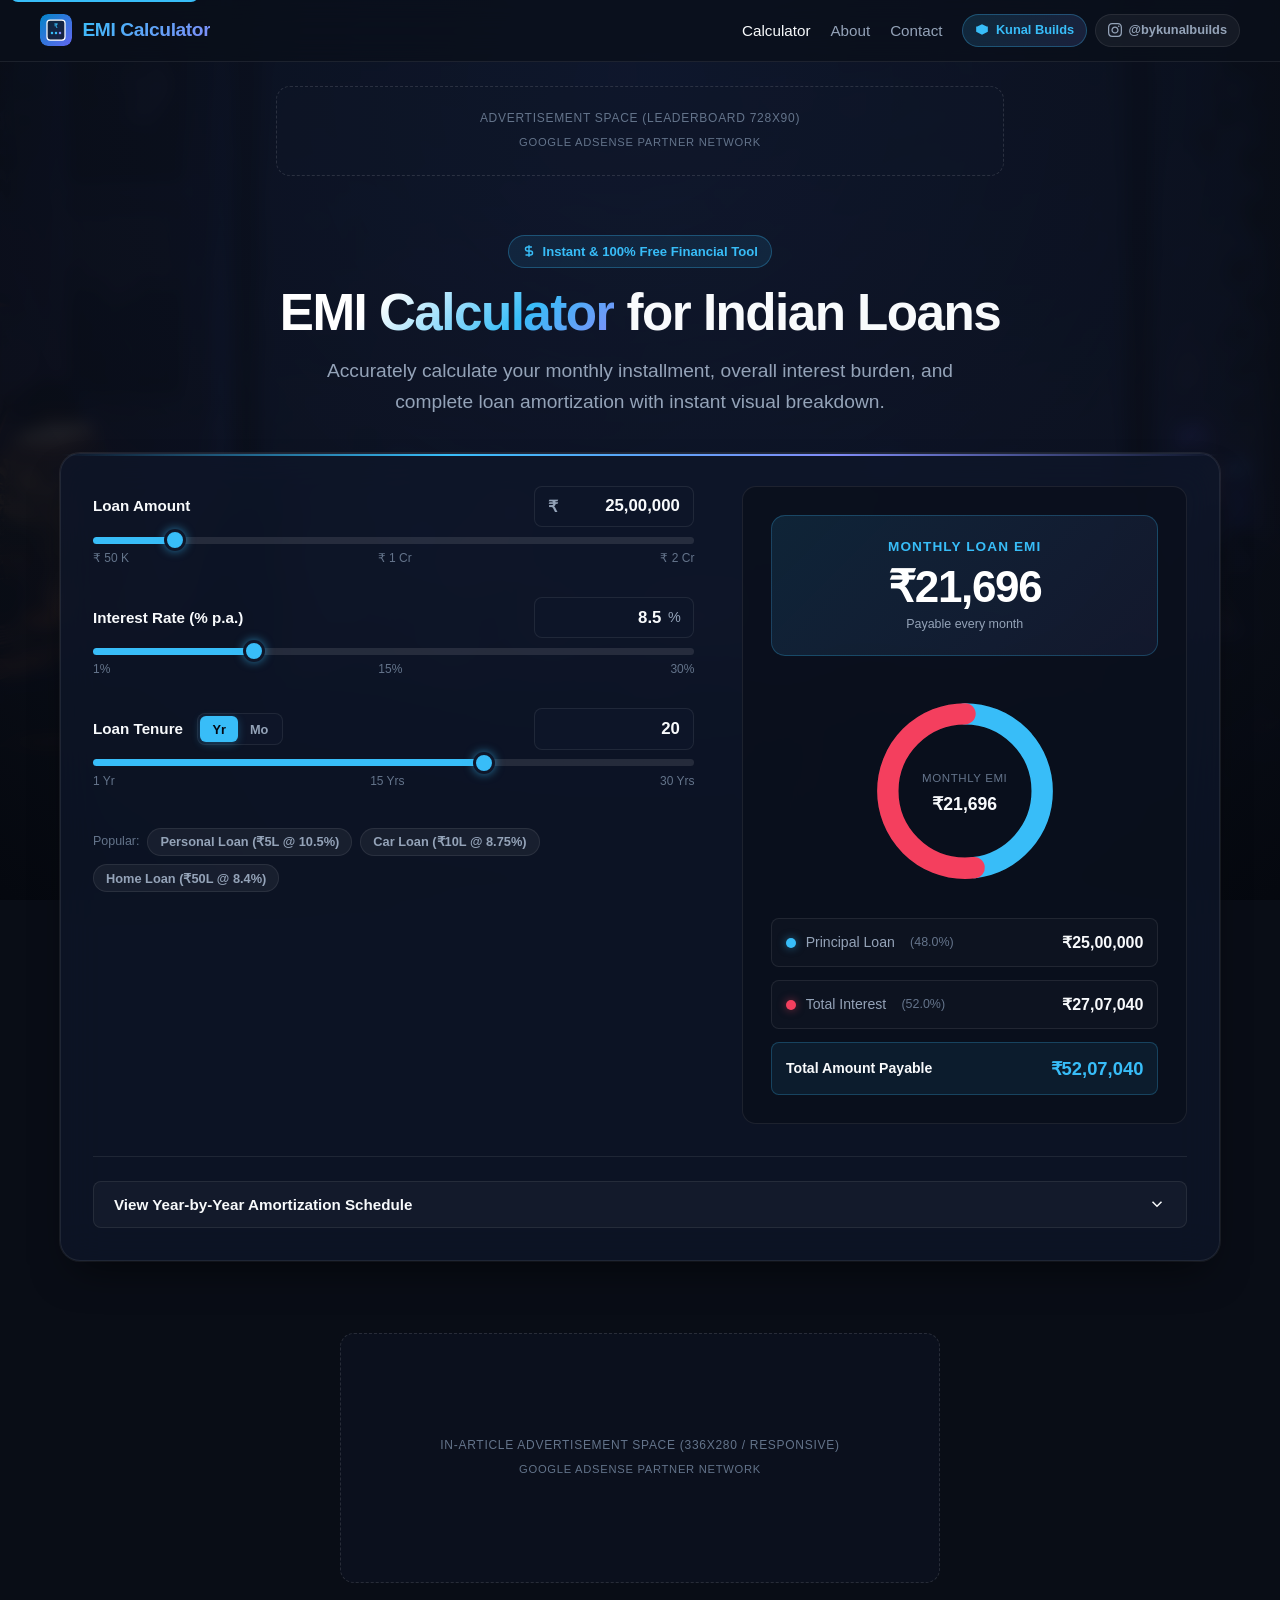
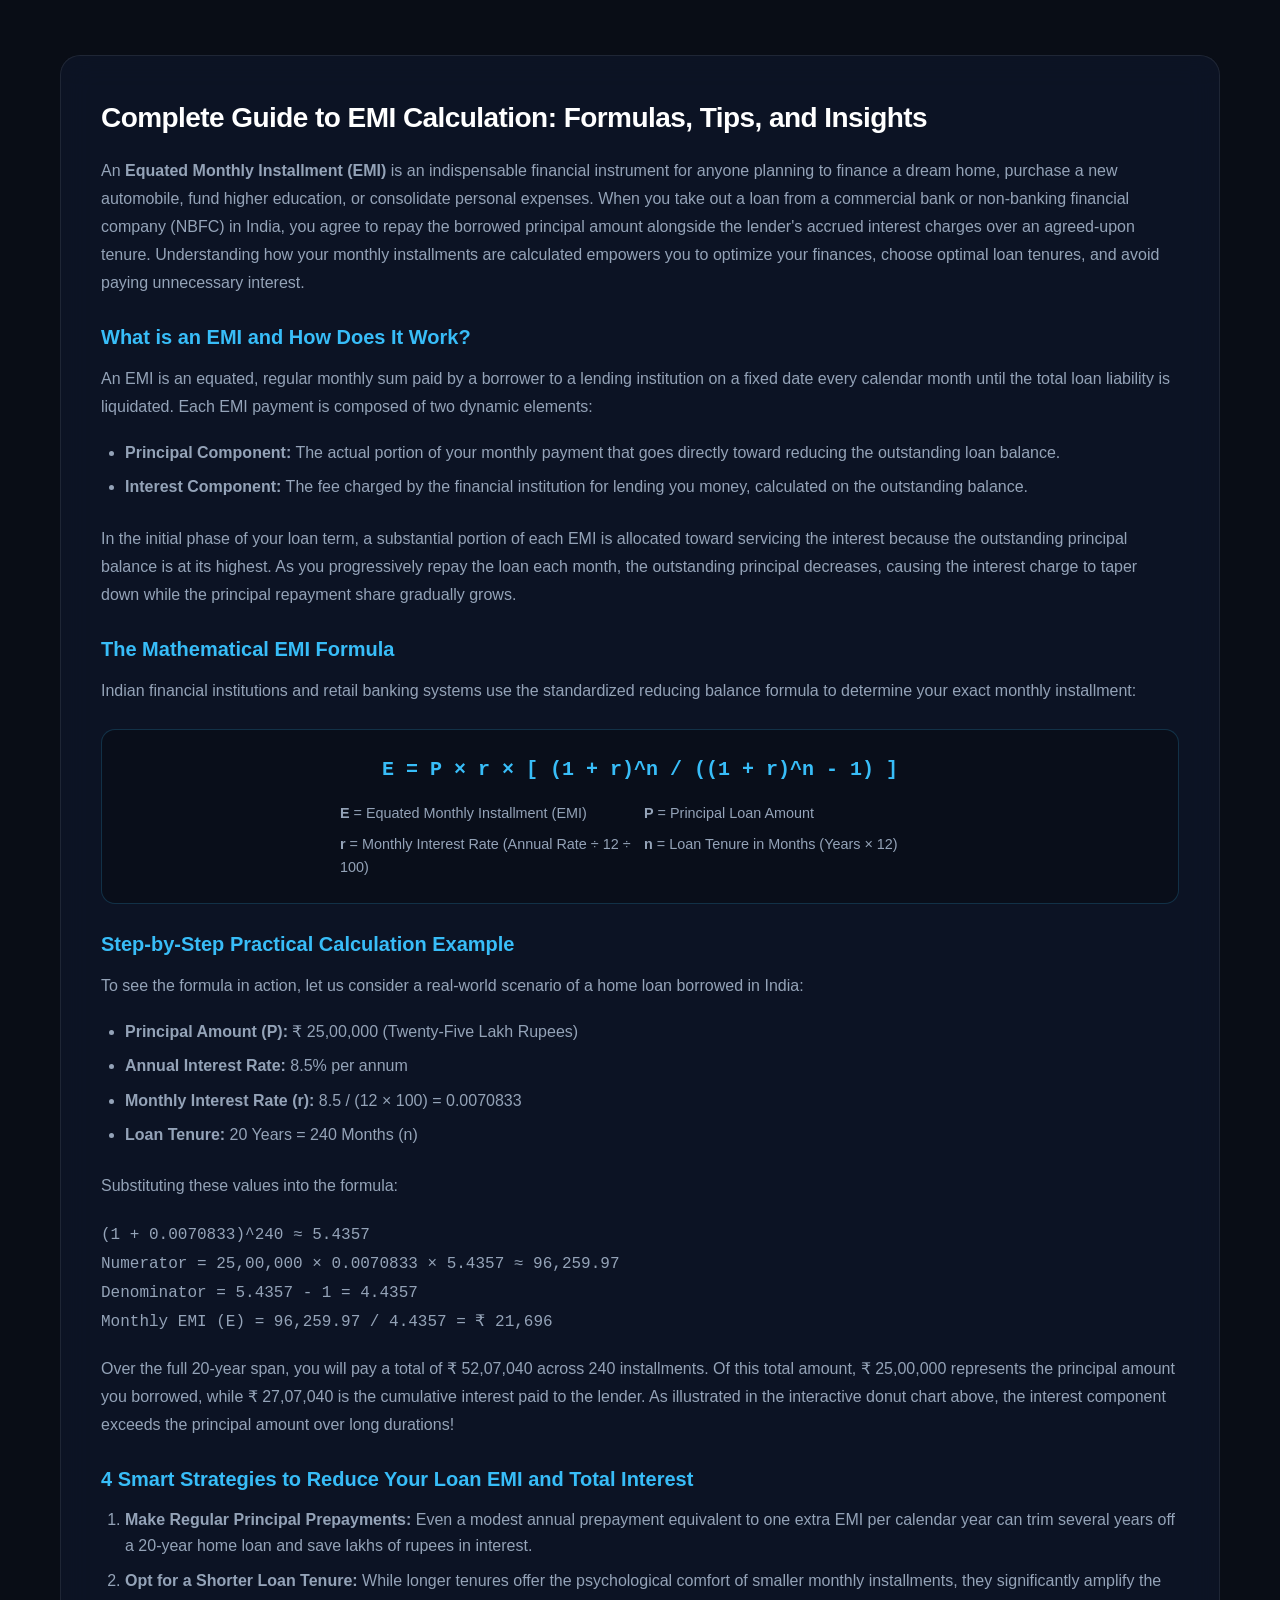
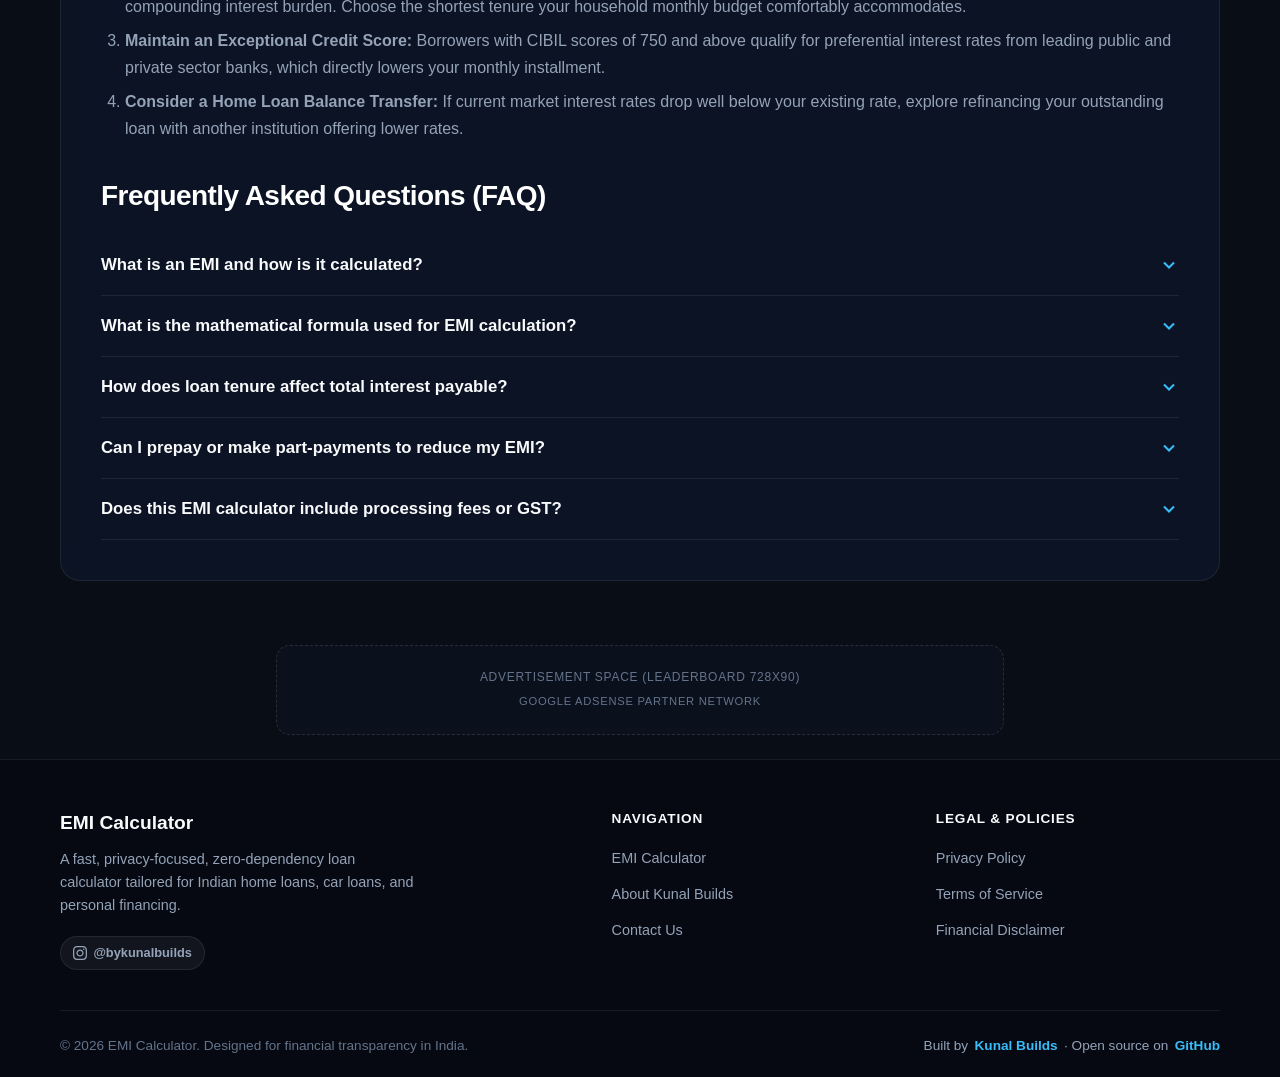
==== index.html @ d27fdb14 "feat: complete production-ready EMI calculator with SEO, AdSense readiness and vanilla JS" ====
<!DOCTYPE html>
<html lang="en-IN">
<head>
  <meta charset="UTF-8">
  <meta name="viewport" content="width=device-width, initial-scale=1.0">
  <title>EMI Calculator - Calculate Loan EMI, Interest &amp; Payment</title>
  <meta name="description" content="Calculate home, car, and personal loan EMI in India. Get instant monthly payment, total interest breakdown, and amortization schedule. Free &amp; fast.">
  <meta name="keywords" content="emi calculator, loan emi calculator, home loan emi, car loan emi, personal loan emi, emi calculation formula india">
  <meta name="author" content="Kunal Builds">
  <meta name="robots" content="index, follow">
  <link rel="canonical" href="https://kunal17711.github.io/emi-calculator/">
  <meta name="theme-color" content="#090d16">

  <!-- Open Graph / Facebook -->
  <meta property="og:type" content="website">
  <meta property="og:url" content="https://kunal17711.github.io/emi-calculator/">
  <meta property="og:title" content="EMI Calculator - Calculate Loan EMI, Interest &amp; Payment">
  <meta property="og:description" content="Calculate home, car, and personal loan EMI in India with instant monthly payment, total interest breakdown, and donut chart. Free &amp; accurate.">
  <meta property="og:image" content="https://kunal17711.github.io/emi-calculator/assets/bg.webp">
  <meta property="og:locale" content="en_IN">
  <meta property="og:site_name" content="EMI Calculator - Kunal Builds">

  <!-- Twitter -->
  <meta name="twitter:card" content="summary_large_image">
  <meta name="twitter:title" content="EMI Calculator - Calculate Loan EMI, Interest &amp; Payment">
  <meta name="twitter:description" content="Calculate home, car, and personal loan EMI in India with instant monthly payment, total interest breakdown, and donut chart.">
  <meta name="twitter:image" content="https://kunal17711.github.io/emi-calculator/assets/bg.webp">

  <!-- Favicon & Preload -->
  <link rel="icon" type="image/svg+xml" href="favicon.svg">
  <link rel="preload" as="image" href="assets/bg.webp">
  <link rel="stylesheet" href="css/style.css">

  <!-- Google AdSense (Ready)
       TO ACTIVATE AFTER GOOGLE ADSENSE APPROVAL:
       1. Replace ca-pub-XXXXXXXXXXXXXXXX with your real Google AdSense Publisher ID.
       2. Uncomment the script tag below.
  <script async src="https://pagead2.googlesyndication.com/pagead/js/adsbygoogle.js?client=ca-pub-XXXXXXXXXXXXXXXX" crossorigin="anonymous"></script>
  -->

  <!-- JSON-LD Structured Data: WebApplication, Person, FAQPage -->
  <script type="application/ld+json">
  {
    "@context": "https://schema.org",
    "@graph": [
      {
        "@type": "WebApplication",
        "@id": "https://kunal17711.github.io/emi-calculator/#app",
        "name": "EMI Calculator",
        "url": "https://kunal17711.github.io/emi-calculator/",
        "applicationCategory": "FinanceApplication",
        "operatingSystem": "All",
        "browserRequirements": "Requires JavaScript. Requires HTML5.",
        "description": "An intuitive, lightning-fast online EMI calculator designed for Indian loans. Calculates monthly installments, total interest, and principal amortization.",
        "offers": {
          "@type": "Offer",
          "price": "0",
          "priceCurrency": "INR"
        },
        "author": {
          "@type": "Person",
          "name": "Kunal Builds",
          "url": "https://heyitskunal.vercel.app/",
          "sameAs": [
            "https://instagram.com/bykunalbuilds",
            "https://github.com/Kunal17711"
          ]
        }
      },
      {
        "@type": "Person",
        "@id": "https://heyitskunal.vercel.app/#person",
        "name": "Kunal Builds",
        "url": "https://heyitskunal.vercel.app/",
        "sameAs": [
          "https://instagram.com/bykunalbuilds",
          "https://github.com/Kunal17711"
        ]
      },
      {
        "@type": "FAQPage",
        "@id": "https://kunal17711.github.io/emi-calculator/#faq",
        "mainEntity": [
          {
            "@type": "Question",
            "name": "What is an EMI and how is it calculated?",
            "acceptedAnswer": {
              "@type": "Answer",
              "text": "EMI stands for Equated Monthly Installment. It is a fixed monthly payment made by a borrower to a lender on a specified date each calendar month. The EMI consists of both principal and interest components calculated using the reducing balance method."
            }
          },
          {
            "@type": "Question",
            "name": "What is the mathematical formula used for EMI calculation?",
            "acceptedAnswer": {
              "@type": "Answer",
              "text": "The mathematical formula for calculating EMI is: E = P * r * (1 + r)^n / ((1 + r)^n - 1), where P is the Principal loan amount, r is the monthly interest rate (annual interest rate divided by 12 and 100), and n is the loan tenure in months."
            }
          },
          {
            "@type": "Question",
            "name": "How does loan tenure affect total interest payable?",
            "acceptedAnswer": {
              "@type": "Answer",
              "text": "A longer loan tenure lowers your monthly EMI amount, making monthly budgeting easier, but substantially increases the total interest paid over the life of the loan. A shorter tenure leads to a higher monthly EMI but saves significant interest."
            }
          },
          {
            "@type": "Question",
            "name": "Can I prepay or make part-payments to reduce my EMI?",
            "acceptedAnswer": {
              "@type": "Answer",
              "text": "Yes, making prepayments directly reduces the outstanding principal balance. Borrowers can choose between reducing their monthly EMI while maintaining the loan tenure or keeping the EMI constant to shorten the tenure and save on total interest."
            }
          },
          {
            "@type": "Question",
            "name": "Does this EMI calculator include processing fees or GST?",
            "acceptedAnswer": {
              "@type": "Answer",
              "text": "This calculator computes the core monthly principal and interest components. One-time processing fees, administrative charges, stamp duty, and applicable GST levied by individual banks or NBFCs are separate upfront expenses."
            }
          }
        ]
      }
    ]
  }
  </script>
</head>
<body>
  <a href="#main-content" class="skip-link">Skip to main content</a>

  <!-- Header with Required Branding -->
  <header class="site-header">
    <div class="container header-inner">
      <a href="index.html" class="brand-logo" aria-label="EMI Calculator Home">
        <svg viewBox="0 0 64 64" fill="none" aria-hidden="true">
          <rect width="64" height="64" rx="16" fill="url(#hdr-grad)"/>
          <rect x="14" y="12" width="36" height="40" rx="6" stroke="#ffffff" stroke-width="2.5" fill="#0f172a" fill-opacity="0.85"/>
          <text x="32" y="27" fill="#38bdf8" font-family="sans-serif" font-size="11" font-weight="800" text-anchor="middle">₹</text>
          <circle cx="24" cy="38" r="2.5" fill="#38bdf8"/>
          <circle cx="32" cy="38" r="2.5" fill="#38bdf8"/>
          <circle cx="40" cy="38" r="2.5" fill="#818cf8"/>
          <defs>
            <linearGradient id="hdr-grad" x1="0" y1="0" x2="64" y2="64" gradientUnits="userSpaceOnUse">
              <stop stop-color="#0284c7"/>
              <stop offset="1" stop-color="#6366f1"/>
            </linearGradient>
          </defs>
        </svg>
        <span>EMI Calculator</span>
      </a>

      <div class="nav-group">
        <ul class="nav-links">
          <li><a href="index.html" class="active">Calculator</a></li>
          <li><a href="about.html">About</a></li>
          <li><a href="contact.html">Contact</a></li>
        </ul>

        <div class="nav-badge-group">
          <!-- Required Kunal Builds link -->
          <a href="https://heyitskunal.vercel.app/" target="_blank" rel="noopener" class="badge-link badge-author" title="Visit Kunal Builds">
            <svg viewBox="0 0 24 24" aria-hidden="true"><path d="M12 2L2 7l10 5 10-5-10-5zm0 9l-10-5v9l10 5 10-5V6l-10 5z"/></svg>
            <span>Kunal Builds</span>
          </a>

          <!-- Required Instagram link -->
          <a href="https://instagram.com/bykunalbuilds" target="_blank" rel="noopener" class="badge-link" title="Follow @bykunalbuilds on Instagram">
            <svg viewBox="0 0 24 24" aria-hidden="true"><path d="M12 2.163c3.204 0 3.584.012 4.85.07 3.252.148 4.771 1.691 4.919 4.919.058 1.265.069 1.645.069 4.849 0 3.205-.012 3.584-.069 4.849-.149 3.225-1.664 4.771-4.919 4.919-1.266.058-1.644.07-4.85.07-3.204 0-3.584-.012-4.849-.07-3.26-.149-4.771-1.699-4.919-4.92-.058-1.265-.07-1.644-.07-4.849 0-3.204.013-3.583.07-4.849.149-3.227 1.664-4.771 4.919-4.919 1.266-.057 1.645-.069 4.849-.069zm0-2.163c-3.259 0-3.667.014-4.947.072-4.358.2-6.78 2.618-6.98 6.98-.059 1.281-.073 1.689-.073 4.948 0 3.259.014 3.668.072 4.948.2 4.358 2.618 6.78 6.98 6.98 1.281.058 1.689.072 4.948.072 3.259 0 3.668-.014 4.948-.072 4.354-.2 6.782-2.618 6.979-6.98.059-1.28.073-1.689.073-4.948 0-3.259-.014-3.667-.072-4.947-.196-4.354-2.617-6.78-6.979-6.98-1.281-.059-1.69-.073-4.949-.073zm0 5.838c-3.403 0-6.162 2.759-6.162 6.162s2.759 6.163 6.162 6.163 6.162-2.759 6.162-6.163c0-3.403-2.759-6.162-6.162-6.162zm0 10.162c-2.209 0-4-1.79-4-4 0-2.209 1.791-4 4-4s4 1.791 4 4c0 2.21-1.791 4-4 4zm6.406-11.845c-.796 0-1.441.645-1.441 1.44s.645 1.44 1.441 1.44c.795 0 1.439-.645 1.439-1.44s-.644-1.44-1.439-1.44z"/></svg>
            <span>@bykunalbuilds</span>
          </a>
        </div>
      </div>
    </div>
  </header>

  <!-- Top Reserved Ad Slot (CLS = 0) -->
  <aside class="container ad-slot-wrapper" aria-label="Advertisement Banner">
    <div class="ad-slot" id="ad-slot-top">
      <span>Advertisement Space (Leaderboard 728x90)</span>
      <span class="ad-disclaimer">Google AdSense Partner Network</span>
    </div>
  </aside>

  <main id="main-content" class="container">
    <!-- Hero Header -->
    <section class="hero-section">
      <div class="hero-badge">
        <svg width="14" height="14" viewBox="0 0 24 24" fill="none" stroke="currentColor" stroke-width="2.5"><path d="M12 2v20M17 5H9.5a3.5 3.5 0 0 0 0 7h5a3.5 3.5 0 0 1 0 7H6"/></svg>
        Instant &amp; 100% Free Financial Tool
      </div>
      <h1 class="hero-title"><span class="gradient-text">EMI Calculator</span> for Indian Loans</h1>
      <p class="hero-subtitle">Accurately calculate your monthly installment, overall interest burden, and complete loan amortization with instant visual breakdown.</p>
    </section>

    <!-- Interactive EMI Calculator Card (Glassmorphism) -->
    <section class="calculator-card" aria-label="EMI Calculation Workspace">
      <div class="calculator-grid">
        
        <!-- Left: Interactive Inputs & Sliders -->
        <div class="calc-inputs">
          
          <!-- Loan Amount Input -->
          <div class="input-group">
            <div class="input-header">
              <label for="loanAmountInput" class="input-label">
                <span>Loan Amount</span>
              </label>
              <div class="input-field-wrapper">
                <span class="currency-symbol" aria-hidden="true">₹</span>
                <input type="text" id="loanAmountInput" class="calc-text-input has-prefix" value="25,00,000" aria-label="Loan Amount in Rupees">
              </div>
            </div>
            <div class="range-slider-wrapper">
              <input type="range" id="loanAmountRange" class="calc-range" min="50000" max="20000000" step="10000" value="2500000" aria-label="Loan Amount Slider">
              <div class="range-minmax">
                <span>₹ 50 K</span>
                <span>₹ 1 Cr</span>
                <span>₹ 2 Cr</span>
              </div>
            </div>
          </div>

          <!-- Interest Rate Input -->
          <div class="input-group">
            <div class="input-header">
              <label for="interestRateInput" class="input-label">
                <span>Interest Rate (% p.a.)</span>
              </label>
              <div class="input-field-wrapper">
                <input type="number" id="interestRateInput" class="calc-text-input has-suffix" value="8.5" min="1" max="30" step="0.1" aria-label="Interest Rate per annum">
                <span class="unit-symbol" aria-hidden="true">%</span>
              </div>
            </div>
            <div class="range-slider-wrapper">
              <input type="range" id="interestRateRange" class="calc-range" min="1" max="30" step="0.1" value="8.5" aria-label="Interest Rate Slider">
              <div class="range-minmax">
                <span>1%</span>
                <span>15%</span>
                <span>30%</span>
              </div>
            </div>
          </div>

          <!-- Tenure Input with Toggle -->
          <div class="input-group">
            <div class="input-header">
              <div class="input-label">
                <label for="tenureInput">Loan Tenure</label>
                <div class="tenure-toggle-group" role="group" aria-label="Tenure Unit Selector">
                  <button type="button" id="tenureUnitYears" class="tenure-toggle-btn active" aria-pressed="true">Yr</button>
                  <button type="button" id="tenureUnitMonths" class="tenure-toggle-btn" aria-pressed="false">Mo</button>
                </div>
              </div>
              <div class="input-field-wrapper">
                <input type="number" id="tenureInput" class="calc-text-input" value="20" min="1" max="30" step="1" aria-label="Loan Tenure Value">
              </div>
            </div>
            <div class="range-slider-wrapper">
              <input type="range" id="tenureRange" class="calc-range" min="1" max="30" step="1" value="20" aria-label="Loan Tenure Slider">
              <div class="range-minmax">
                <span id="tenureMinLabel">1 Yr</span>
                <span>15 Yrs</span>
                <span id="tenureMaxLabel">30 Yrs</span>
              </div>
            </div>
          </div>

          <!-- Quick Scenario Badges -->
          <div style="display: flex; gap: 0.5rem; flex-wrap: wrap; margin-top: 0.5rem;">
            <span style="font-size: 0.78rem; color: var(--text-dim); align-self: center;">Popular:</span>
            <button type="button" class="badge-link" onclick="document.getElementById('loanAmountRange').value=500000; document.getElementById('interestRateRange').value=10.5; document.getElementById('tenureRange').value=5; document.getElementById('loanAmountRange').dispatchEvent(new Event('input')); document.getElementById('interestRateRange').dispatchEvent(new Event('input')); document.getElementById('tenureRange').dispatchEvent(new Event('input'));">Personal Loan (₹5L @ 10.5%)</button>
            <button type="button" class="badge-link" onclick="document.getElementById('loanAmountRange').value=1000000; document.getElementById('interestRateRange').value=8.75; document.getElementById('tenureRange').value=7; document.getElementById('loanAmountRange').dispatchEvent(new Event('input')); document.getElementById('interestRateRange').dispatchEvent(new Event('input')); document.getElementById('tenureRange').dispatchEvent(new Event('input'));">Car Loan (₹10L @ 8.75%)</button>
            <button type="button" class="badge-link" onclick="document.getElementById('loanAmountRange').value=5000000; document.getElementById('interestRateRange').value=8.4; document.getElementById('tenureRange').value=20; document.getElementById('loanAmountRange').dispatchEvent(new Event('input')); document.getElementById('interestRateRange').dispatchEvent(new Event('input')); document.getElementById('tenureRange').dispatchEvent(new Event('input'));">Home Loan (₹50L @ 8.4%)</button>
          </div>

        </div>

        <!-- Right: Results & Native SVG Donut Chart -->
        <div class="calc-results" aria-live="polite">
          
          <!-- Highlight EMI -->
          <div class="emi-highlight-box">
            <div class="emi-highlight-title">Monthly Loan EMI</div>
            <div class="emi-highlight-value" id="emiDisplay">₹ 21,696</div>
            <div class="emi-highlight-sub">Payable every month</div>
          </div>

          <!-- Native SVG Donut Chart -->
          <div class="chart-container">
            <div class="donut-svg-wrapper">
              <svg class="donut-svg" viewBox="0 0 160 160" aria-hidden="true">
                <!-- Background Base Ring -->
                <circle cx="80" cy="80" r="65" fill="none" stroke="rgba(255,255,255,0.06)" stroke-width="18"/>
                <!-- Principal Ring Segment -->
                <circle id="chartPrincipalCircle" cx="80" cy="80" r="65" fill="none" stroke="#38bdf8" stroke-width="18" stroke-dasharray="408.4 408.4" stroke-dashoffset="0" stroke-linecap="round"/>
                <!-- Interest Ring Segment -->
                <circle id="chartInterestCircle" cx="80" cy="80" r="65" fill="none" stroke="#f43f5e" stroke-width="18" stroke-dasharray="408.4 408.4" stroke-dashoffset="0" stroke-linecap="round"/>
              </svg>
              <div class="chart-center-text">
                <span class="chart-center-label">Monthly EMI</span>
                <span class="chart-center-val" id="chartCenterEmi">₹ 21,696</span>
              </div>
            </div>
          </div>

          <!-- Metrics Breakdown -->
          <div class="metrics-breakdown">
            <div class="metric-row">
              <div class="metric-title">
                <span class="color-dot dot-principal"></span>
                <span>Principal Loan</span>
                <span class="metric-ratio" id="principalRatioDisplay">(48.0%)</span>
              </div>
              <div class="metric-value" id="principalDisplay">₹ 25,00,000</div>
            </div>

            <div class="metric-row">
              <div class="metric-title">
                <span class="color-dot dot-interest"></span>
                <span>Total Interest</span>
                <span class="metric-ratio" id="interestRatioDisplay">(52.0%)</span>
              </div>
              <div class="metric-value" id="interestDisplay">₹ 27,07,040</div>
            </div>

            <div class="metric-row" style="background: rgba(56, 189, 248, 0.08); border-color: rgba(56, 189, 248, 0.25);">
              <div class="metric-title" style="color: var(--text-main); font-weight: 700;">
                <span>Total Amount Payable</span>
              </div>
              <div class="metric-value" id="totalPaymentDisplay" style="color: #38bdf8; font-size: 1.15rem;">₹ 52,07,040</div>
            </div>
          </div>

        </div>

      </div>

      <!-- Amortization Schedule Accordion -->
      <div class="schedule-section">
        <button type="button" class="schedule-toggle" id="scheduleToggle" aria-expanded="false" aria-controls="scheduleContent">
          <span>View Year-by-Year Amortization Schedule</span>
          <svg viewBox="0 0 24 24" fill="none" stroke="currentColor" stroke-width="2"><polyline points="6 9 12 15 18 9"></polyline></svg>
        </button>
        <div id="scheduleContent" class="schedule-content">
          <table class="schedule-table">
            <thead>
              <tr>
                <th>Year</th>
                <th>Opening Balance</th>
                <th>Principal Paid</th>
                <th>Interest Paid</th>
                <th>Closing Balance</th>
              </tr>
            </thead>
            <tbody id="scheduleTableBody">
              <!-- Dynamically populated via JavaScript -->
            </tbody>
          </table>
        </div>
      </div>
    </section>

    <!-- In-Content Reserved Ad Slot (CLS = 0) -->
    <aside class="ad-slot-wrapper" aria-label="In-Content Advertisement">
      <div class="ad-slot ad-slot-incontent" id="ad-slot-incontent">
        <span>In-Article Advertisement Space (336x280 / Responsive)</span>
        <span class="ad-disclaimer">Google AdSense Partner Network</span>
      </div>
    </aside>

    <!-- 400+ Words Original SEO Content & Educational Guide -->
    <article class="seo-article" id="guide">
      <h2>Complete Guide to EMI Calculation: Formulas, Tips, and Insights</h2>
      
      <p>
        An <strong>Equated Monthly Installment (EMI)</strong> is an indispensable financial instrument for anyone planning to finance a dream home, purchase a new automobile, fund higher education, or consolidate personal expenses. When you take out a loan from a commercial bank or non-banking financial company (NBFC) in India, you agree to repay the borrowed principal amount alongside the lender's accrued interest charges over an agreed-upon tenure. Understanding how your monthly installments are calculated empowers you to optimize your finances, choose optimal loan tenures, and avoid paying unnecessary interest.
      </p>

      <h3>What is an EMI and How Does It Work?</h3>
      <p>
        An EMI is an equated, regular monthly sum paid by a borrower to a lending institution on a fixed date every calendar month until the total loan liability is liquidated. Each EMI payment is composed of two dynamic elements:
      </p>
      <ul>
        <li><strong>Principal Component:</strong> The actual portion of your monthly payment that goes directly toward reducing the outstanding loan balance.</li>
        <li><strong>Interest Component:</strong> The fee charged by the financial institution for lending you money, calculated on the outstanding balance.</li>
      </ul>
      <p>
        In the initial phase of your loan term, a substantial portion of each EMI is allocated toward servicing the interest because the outstanding principal balance is at its highest. As you progressively repay the loan each month, the outstanding principal decreases, causing the interest charge to taper down while the principal repayment share gradually grows.
      </p>

      <h3>The Mathematical EMI Formula</h3>
      <p>
        Indian financial institutions and retail banking systems use the standardized reducing balance formula to determine your exact monthly installment:
      </p>

      <div class="formula-card">
        <div class="formula-display">E = P &times; r &times; [ (1 + r)^n / ((1 + r)^n - 1) ]</div>
        <div class="formula-variables">
          <div><strong>E</strong> = Equated Monthly Installment (EMI)</div>
          <div><strong>P</strong> = Principal Loan Amount</div>
          <div><strong>r</strong> = Monthly Interest Rate (Annual Rate &divide; 12 &divide; 100)</div>
          <div><strong>n</strong> = Loan Tenure in Months (Years &times; 12)</div>
        </div>
      </div>

      <h3>Step-by-Step Practical Calculation Example</h3>
      <p>
        To see the formula in action, let us consider a real-world scenario of a home loan borrowed in India:
      </p>
      <ul>
        <li><strong>Principal Amount (P):</strong> ₹ 25,00,000 (Twenty-Five Lakh Rupees)</li>
        <li><strong>Annual Interest Rate:</strong> 8.5% per annum</li>
        <li><strong>Monthly Interest Rate (r):</strong> 8.5 / (12 &times; 100) = 0.0070833</li>
        <li><strong>Loan Tenure:</strong> 20 Years = 240 Months (n)</li>
      </ul>
      <p>
        Substituting these values into the formula:
      </p>
      <p>
        <code>(1 + 0.0070833)^240 &approx; 5.4357</code><br>
        <code>Numerator = 25,00,000 &times; 0.0070833 &times; 5.4357 &approx; 96,259.97</code><br>
        <code>Denominator = 5.4357 - 1 = 4.4357</code><br>
        <code>Monthly EMI (E) = 96,259.97 / 4.4357 = ₹ 21,696</code>
      </p>
      <p>
        Over the full 20-year span, you will pay a total of ₹ 52,07,040 across 240 installments. Of this total amount, ₹ 25,00,000 represents the principal amount you borrowed, while ₹ 27,07,040 is the cumulative interest paid to the lender. As illustrated in the interactive donut chart above, the interest component exceeds the principal amount over long durations!
      </p>

      <h3>4 Smart Strategies to Reduce Your Loan EMI and Total Interest</h3>
      <ol>
        <li>
          <strong>Make Regular Principal Prepayments:</strong> Even a modest annual prepayment equivalent to one extra EMI per calendar year can trim several years off a 20-year home loan and save lakhs of rupees in interest.
        </li>
        <li>
          <strong>Opt for a Shorter Loan Tenure:</strong> While longer tenures offer the psychological comfort of smaller monthly installments, they significantly amplify the compounding interest burden. Choose the shortest tenure your household monthly budget comfortably accommodates.
        </li>
        <li>
          <strong>Maintain an Exceptional Credit Score:</strong> Borrowers with CIBIL scores of 750 and above qualify for preferential interest rates from leading public and private sector banks, which directly lowers your monthly installment.
        </li>
        <li>
          <strong>Consider a Home Loan Balance Transfer:</strong> If current market interest rates drop well below your existing rate, explore refinancing your outstanding loan with another institution offering lower rates.
        </li>
      </ol>

      <!-- FAQ Section with Schema Accordion -->
      <section class="faq-section" id="faq">
        <h2>Frequently Asked Questions (FAQ)</h2>

        <div class="faq-item">
          <button type="button" class="faq-question" aria-expanded="false">
            <span>What is an EMI and how is it calculated?</span>
            <svg viewBox="0 0 24 24" fill="none" stroke="currentColor" stroke-width="2.5"><polyline points="6 9 12 15 18 9"></polyline></svg>
          </button>
          <div class="faq-answer">
            <p>EMI stands for Equated Monthly Installment. It represents the fixed payment made by a borrower to a financial lender on a specific date each month. It is computed using the reducing balance method where both principal and interest components are calibrated across the entire tenure.</p>
          </div>
        </div>

        <div class="faq-item">
          <button type="button" class="faq-question" aria-expanded="false">
            <span>What is the mathematical formula used for EMI calculation?</span>
            <svg viewBox="0 0 24 24" fill="none" stroke="currentColor" stroke-width="2.5"><polyline points="6 9 12 15 18 9"></polyline></svg>
          </button>
          <div class="faq-answer">
            <p>The standard mathematical formula is: <code>E = P &times; r &times; (1 + r)^n / ((1 + r)^n - 1)</code>, where P is the Principal loan amount, r is the periodic monthly interest rate (annual interest rate &divide; 12 &divide; 100), and n is the loan tenure in total months.</p>
          </div>
        </div>

        <div class="faq-item">
          <button type="button" class="faq-question" aria-expanded="false">
            <span>How does loan tenure affect total interest payable?</span>
            <svg viewBox="0 0 24 24" fill="none" stroke="currentColor" stroke-width="2.5"><polyline points="6 9 12 15 18 9"></polyline></svg>
          </button>
          <div class="faq-answer">
            <p>A longer tenure yields smaller monthly payments, making short-term debt servicing manageable, but leads to compounding interest that dramatically elevates total borrowing costs. A shorter tenure increases monthly outgo but yields massive lifetime interest savings.</p>
          </div>
        </div>

        <div class="faq-item">
          <button type="button" class="faq-question" aria-expanded="false">
            <span>Can I prepay or make part-payments to reduce my EMI?</span>
            <svg viewBox="0 0 24 24" fill="none" stroke="currentColor" stroke-width="2.5"><polyline points="6 9 12 15 18 9"></polyline></svg>
          </button>
          <div class="faq-answer">
            <p>Yes. Under Reserve Bank of India (RBI) guidelines, floating-rate individual home loans attract zero prepayment penalties. Any prepayment directly subtracts from the principal balance, allowing you to either reduce your future EMI or shorten the remaining loan tenure.</p>
          </div>
        </div>

        <div class="faq-item">
          <button type="button" class="faq-question" aria-expanded="false">
            <span>Does this EMI calculator include processing fees or GST?</span>
            <svg viewBox="0 0 24 24" fill="none" stroke="currentColor" stroke-width="2.5"><polyline points="6 9 12 15 18 9"></polyline></svg>
          </button>
          <div class="faq-answer">
            <p>This tool computes the core monthly principal and interest components. Upfront bank charges such as loan processing fees, valuation charges, documentation stamp duty, and applicable 18% GST are paid separately at loan origination.</p>
          </div>
        </div>
      </section>
    </article>
  </main>

  <!-- Bottom Reserved Ad Slot (CLS = 0) -->
  <aside class="container ad-slot-wrapper" aria-label="Footer Advertisement Banner">
    <div class="ad-slot" id="ad-slot-bottom">
      <span>Advertisement Space (Leaderboard 728x90)</span>
      <span class="ad-disclaimer">Google AdSense Partner Network</span>
    </div>
  </aside>

  <!-- Site Footer with Required Branding & Legal Links -->
  <footer class="site-footer">
    <div class="container">
      <div class="footer-grid">
        <div class="footer-brand">
          <h3>EMI Calculator</h3>
          <p>A fast, privacy-focused, zero-dependency loan calculator tailored for Indian home loans, car loans, and personal financing.</p>
          <div class="nav-badge-group">
            <a href="https://instagram.com/bykunalbuilds" target="_blank" rel="noopener" class="badge-link" title="Follow @bykunalbuilds on Instagram">
              <svg viewBox="0 0 24 24" aria-hidden="true"><path d="M12 2.163c3.204 0 3.584.012 4.85.07 3.252.148 4.771 1.691 4.919 4.919.058 1.265.069 1.645.069 4.849 0 3.205-.012 3.584-.069 4.849-.149 3.225-1.664 4.771-4.919 4.919-1.266.058-1.644.07-4.85.07-3.204 0-3.584-.012-4.849-.07-3.26-.149-4.771-1.699-4.919-4.92-.058-1.265-.07-1.644-.07-4.849 0-3.204.013-3.583.07-4.849.149-3.227 1.664-4.771 4.919-4.919 1.266-.057 1.645-.069 4.849-.069zm0-2.163c-3.259 0-3.667.014-4.947.072-4.358.2-6.78 2.618-6.98 6.98-.059 1.281-.073 1.689-.073 4.948 0 3.259.014 3.668.072 4.948.2 4.358 2.618 6.78 6.98 6.98 1.281.058 1.689.072 4.948.072 3.259 0 3.668-.014 4.948-.072 4.354-.2 6.782-2.618 6.979-6.98.059-1.28.073-1.689.073-4.948 0-3.259-.014-3.667-.072-4.947-.196-4.354-2.617-6.78-6.979-6.98-1.281-.059-1.69-.073-4.949-.073zm0 5.838c-3.403 0-6.162 2.759-6.162 6.162s2.759 6.163 6.162 6.163 6.162-2.759 6.162-6.163c0-3.403-2.759-6.162-6.162-6.162zm0 10.162c-2.209 0-4-1.79-4-4 0-2.209 1.791-4 4-4s4 1.791 4 4c0 2.21-1.791 4-4 4zm6.406-11.845c-.796 0-1.441.645-1.441 1.44s.645 1.44 1.441 1.44c.795 0 1.439-.645 1.439-1.44s-.644-1.44-1.439-1.44z"/></svg>
              <span>@bykunalbuilds</span>
            </a>
          </div>
        </div>

        <div>
          <h4 class="footer-title">Navigation</h4>
          <ul class="footer-links">
            <li><a href="index.html">EMI Calculator</a></li>
            <li><a href="about.html">About Kunal Builds</a></li>
            <li><a href="contact.html">Contact Us</a></li>
          </ul>
        </div>

        <div>
          <h4 class="footer-title">Legal &amp; Policies</h4>
          <ul class="footer-links">
            <li><a href="privacy-policy.html">Privacy Policy</a></li>
            <li><a href="terms.html">Terms of Service</a></li>
            <li><a href="disclaimer.html">Financial Disclaimer</a></li>
          </ul>
        </div>
      </div>

      <div class="footer-bottom">
        <div class="footer-copyright">
          &copy; 2026 EMI Calculator. Designed for financial transparency in India.
        </div>
        <div class="footer-built-by">
          Built by <a href="https://heyitskunal.vercel.app/" target="_blank" rel="noopener">Kunal Builds</a> &middot; Open source on <a href="https://github.com/Kunal17711/emi-calculator" target="_blank" rel="noopener">GitHub</a>
        </div>
      </div>
    </div>
  </footer>

  <script src="js/calculator.js"></script>
</body>
</html>
---- css/style.css ----
/* ==========================================================================
   EMI CALCULATOR - PRODUCTION STYLESHEET
   Author: Kunal Builds (@bykunalbuilds)
   Tech: Pure Vanilla CSS3 - Mobile-First, Glassmorphism, Zero Dependencies
   ========================================================================== */

:root {
  --font-family: -apple-system, BlinkMacSystemFont, "Segoe UI", Roboto, "Helvetica Neue", Arial, sans-serif;
  --bg-dark: #090d16;
  --bg-card: rgba(15, 23, 42, 0.72);
  --bg-card-hover: rgba(30, 41, 59, 0.85);
  --bg-input: rgba(15, 23, 42, 0.85);
  --border-glass: rgba(255, 255, 255, 0.08);
  --border-focus: #38bdf8;
  
  --text-main: #f8fafc;
  --text-muted: #94a3b8;
  --text-dim: #64748b;
  
  --primary: #38bdf8;
  --primary-hover: #0ea5e9;
  --primary-glow: rgba(56, 189, 248, 0.25);
  --secondary: #818cf8;
  --accent-interest: #f43f5e;
  --accent-principal: #38bdf8;
  
  --radius-sm: 8px;
  --radius-md: 14px;
  --radius-lg: 20px;
  --radius-full: 9999px;
  
  --shadow-card: 0 20px 40px -15px rgba(0, 0, 0, 0.6), 0 0 0 1px var(--border-glass);
  --shadow-glow: 0 0 25px rgba(56, 189, 248, 0.15);
  
  --container-max: 1200px;
  --transition-fast: 0.2s cubic-bezier(0.4, 0, 0.2, 1);
}

*, *::before, *::after {
  box-sizing: border-box;
  margin: 0;
  padding: 0;
}

html {
  font-size: 16px;
  scroll-behavior: smooth;
  color-scheme: dark;
}

body {
  font-family: var(--font-family);
  background-color: var(--bg-dark);
  color: var(--text-main);
  min-height: 100vh;
  line-height: 1.6;
  position: relative;
  overflow-x: hidden;
  display: flex;
  flex-direction: column;
}

/* Background image & dark overlay layer */
body::before {
  content: "";
  position: fixed;
  top: 0;
  left: 0;
  width: 100%;
  height: 100%;
  background-image: url('../assets/bg.webp');
  background-size: cover;
  background-position: center center;
  background-repeat: no-repeat;
  z-index: -2;
  transform: translateZ(0);
}

body::after {
  content: "";
  position: fixed;
  top: 0;
  left: 0;
  width: 100%;
  height: 100%;
  background: radial-gradient(circle at 50% 10%, rgba(15, 23, 42, 0.82) 0%, rgba(9, 13, 22, 0.94) 80%, rgba(5, 8, 15, 0.98) 100%);
  backdrop-filter: blur(8px);
  -webkit-backdrop-filter: blur(8px);
  z-index: -1;
  pointer-events: none;
}

a {
  color: var(--primary);
  text-decoration: none;
  transition: color var(--transition-fast);
}

a:hover, a:focus-visible {
  color: #7dd3fc;
  text-decoration: underline;
}

/* Accessibility Skip Link */
.skip-link {
  position: absolute;
  top: -40px;
  left: 10px;
  background: var(--primary);
  color: #040812;
  font-weight: 700;
  padding: 8px 16px;
  border-radius: var(--radius-sm);
  z-index: 1000;
  transition: top 0.2s;
}
.skip-link:focus {
  top: 10px;
}

/* Container */
.container {
  width: 100%;
  max-width: var(--container-max);
  margin: 0 auto;
  padding: 0 1.25rem;
}

/* Header */
.site-header {
  position: sticky;
  top: 0;
  z-index: 50;
  background: rgba(10, 15, 26, 0.75);
  backdrop-filter: blur(16px);
  -webkit-backdrop-filter: blur(16px);
  border-bottom: 1px solid var(--border-glass);
}

.header-inner {
  display: flex;
  align-items: center;
  justify-content: space-between;
  padding: 0.85rem 0;
  gap: 1rem;
}

.brand-logo {
  display: flex;
  align-items: center;
  gap: 0.65rem;
  font-weight: 800;
  font-size: 1.2rem;
  color: var(--text-main);
  text-decoration: none;
  letter-spacing: -0.02em;
}

.brand-logo:hover {
  text-decoration: none;
}

.brand-logo svg {
  width: 32px;
  height: 32px;
  border-radius: 8px;
}

.brand-logo span {
  background: linear-gradient(135deg, #38bdf8 0%, #818cf8 100%);
  -webkit-background-clip: text;
  -webkit-text-fill-color: transparent;
}

.nav-group {
  display: flex;
  align-items: center;
  gap: 1.25rem;
}

.nav-links {
  display: flex;
  align-items: center;
  list-style: none;
  gap: 1.25rem;
}

.nav-links a {
  color: var(--text-muted);
  font-size: 0.95rem;
  font-weight: 500;
  transition: color var(--transition-fast);
}

.nav-links a:hover,
.nav-links a.active {
  color: var(--text-main);
  text-decoration: none;
}

.nav-badge-group {
  display: flex;
  align-items: center;
  gap: 0.5rem;
}

.badge-link {
  display: inline-flex;
  align-items: center;
  gap: 0.4rem;
  font-size: 0.8rem;
  font-weight: 600;
  padding: 0.35rem 0.75rem;
  border-radius: var(--radius-full);
  background: rgba(255, 255, 255, 0.05);
  border: 1px solid var(--border-glass);
  color: var(--text-muted);
  white-space: nowrap;
  transition: all var(--transition-fast);
}

.badge-link:hover {
  background: rgba(56, 189, 248, 0.1);
  border-color: rgba(56, 189, 248, 0.3);
  color: var(--primary);
  text-decoration: none;
  transform: translateY(-1px);
}

.badge-link svg {
  width: 14px;
  height: 14px;
  fill: currentColor;
}

.badge-author {
  background: linear-gradient(135deg, rgba(56, 189, 248, 0.15) 0%, rgba(129, 140, 248, 0.15) 100%);
  border-color: rgba(56, 189, 248, 0.3);
  color: var(--primary);
}

/* Ad Placements (CLS = 0 with reserved heights) */
.ad-slot-wrapper {
  margin: 1.5rem auto;
  text-align: center;
  display: flex;
  flex-direction: column;
  align-items: center;
  justify-content: center;
  width: 100%;
}

.ad-slot {
  width: 100%;
  max-width: 728px;
  min-height: 90px;
  background: rgba(15, 23, 42, 0.4);
  border: 1px dashed rgba(255, 255, 255, 0.12);
  border-radius: var(--radius-md);
  display: flex;
  flex-direction: column;
  align-items: center;
  justify-content: center;
  color: var(--text-dim);
  font-size: 0.75rem;
  letter-spacing: 0.06em;
  text-transform: uppercase;
  overflow: hidden;
  transition: border-color var(--transition-fast);
}

.ad-slot-incontent {
  max-width: 600px;
  min-height: 250px;
  margin: 2rem auto;
}

.ad-slot:hover {
  border-color: rgba(56, 189, 248, 0.25);
}

.ad-disclaimer {
  font-size: 0.7rem;
  color: var(--text-dim);
  margin-top: 0.35rem;
}

/* Hero Section */
.hero-section {
  padding: 2.2rem 0 1.2rem;
  text-align: center;
}

.hero-badge {
  display: inline-flex;
  align-items: center;
  gap: 0.4rem;
  background: rgba(56, 189, 248, 0.1);
  border: 1px solid rgba(56, 189, 248, 0.3);
  color: var(--primary);
  font-size: 0.82rem;
  font-weight: 600;
  padding: 0.3rem 0.85rem;
  border-radius: var(--radius-full);
  margin-bottom: 1rem;
}

.hero-title {
  font-size: clamp(2rem, 4vw + 1rem, 3.2rem);
  font-weight: 800;
  line-height: 1.15;
  margin-bottom: 0.85rem;
  letter-spacing: -0.03em;
}

.gradient-text {
  background: linear-gradient(135deg, #ffffff 30%, #38bdf8 70%, #818cf8 100%);
  -webkit-background-clip: text;
  -webkit-text-fill-color: transparent;
}

.hero-subtitle {
  font-size: clamp(1rem, 1.5vw + 0.5rem, 1.2rem);
  color: var(--text-muted);
  max-width: 680px;
  margin: 0 auto;
}

/* Tool Main Card */
.calculator-card {
  background: var(--bg-card);
  backdrop-filter: blur(20px);
  -webkit-backdrop-filter: blur(20px);
  border: 1px solid var(--border-glass);
  border-radius: var(--radius-lg);
  box-shadow: var(--shadow-card);
  padding: 2rem;
  margin: 1rem 0 2.5rem;
  position: relative;
}

.calculator-card::before {
  content: "";
  position: absolute;
  top: 0;
  left: 0;
  right: 0;
  height: 2px;
  background: linear-gradient(90deg, transparent, #38bdf8, #818cf8, transparent);
  border-radius: var(--radius-lg) var(--radius-lg) 0 0;
}

.calculator-grid {
  display: grid;
  grid-template-columns: 1fr;
  gap: 2.2rem;
}

@media (min-width: 900px) {
  .calculator-grid {
    grid-template-columns: 1.15fr 0.85fr;
    gap: 3rem;
  }
}

/* Calculator Inputs Section */
.calc-inputs {
  display: flex;
  flex-direction: column;
  gap: 1.8rem;
}

.input-group {
  display: flex;
  flex-direction: column;
  gap: 0.6rem;
}

.input-header {
  display: flex;
  align-items: center;
  justify-content: space-between;
  gap: 0.75rem;
}

.input-label {
  font-size: 0.95rem;
  font-weight: 600;
  color: var(--text-main);
  display: flex;
  align-items: center;
  gap: 0.4rem;
}

.input-field-wrapper {
  position: relative;
  display: flex;
  align-items: center;
}

.input-field-wrapper .currency-symbol {
  position: absolute;
  left: 0.85rem;
  color: var(--text-muted);
  font-size: 1rem;
  font-weight: 600;
  pointer-events: none;
}

.input-field-wrapper .unit-symbol {
  position: absolute;
  right: 0.85rem;
  color: var(--text-muted);
  font-size: 0.9rem;
  font-weight: 500;
  pointer-events: none;
}

.calc-text-input {
  background: var(--bg-input);
  border: 1px solid var(--border-glass);
  color: var(--text-main);
  font-family: inherit;
  font-size: 1.05rem;
  font-weight: 700;
  padding: 0.6rem 0.85rem;
  border-radius: var(--radius-sm);
  width: 160px;
  text-align: right;
  transition: all var(--transition-fast);
  -moz-appearance: textfield;
}

.calc-text-input::-webkit-outer-spin-button,
.calc-text-input::-webkit-inner-spin-button {
  -webkit-appearance: none;
  margin: 0;
}

.calc-text-input.has-prefix {
  padding-left: 2rem;
}

.calc-text-input.has-suffix {
  padding-right: 2rem;
}

.calc-text-input:focus {
  outline: none;
  border-color: var(--border-focus);
  box-shadow: 0 0 0 3px rgba(56, 189, 248, 0.2);
}

/* Tenure Unit Toggle Buttons */
.tenure-toggle-group {
  display: inline-flex;
  background: rgba(15, 23, 42, 0.9);
  border: 1px solid var(--border-glass);
  border-radius: var(--radius-sm);
  padding: 2px;
  margin-left: 0.5rem;
}

.tenure-toggle-btn {
  background: transparent;
  border: none;
  color: var(--text-muted);
  font-family: inherit;
  font-size: 0.8rem;
  font-weight: 600;
  padding: 0.35rem 0.75rem;
  border-radius: 6px;
  cursor: pointer;
  transition: all var(--transition-fast);
}

.tenure-toggle-btn.active {
  background: var(--primary);
  color: #040812;
  box-shadow: 0 2px 8px rgba(56, 189, 248, 0.3);
}

/* Range Slider Styling */
.range-slider-wrapper {
  position: relative;
  display: flex;
  flex-direction: column;
  gap: 0.35rem;
}

.calc-range {
  -webkit-appearance: none;
  appearance: none;
  width: 100%;
  height: 7px;
  border-radius: var(--radius-full);
  background: rgba(255, 255, 255, 0.1);
  outline: none;
  cursor: pointer;
  transition: background var(--transition-fast);
}

/* Slider Track Fill (Chrome / Edge / Safari / Firefox) */
.calc-range::-webkit-slider-thumb {
  -webkit-appearance: none;
  appearance: none;
  width: 22px;
  height: 22px;
  border-radius: 50%;
  background: #38bdf8;
  border: 3px solid #0f172a;
  box-shadow: 0 0 10px rgba(56, 189, 248, 0.6);
  cursor: grab;
  transition: transform var(--transition-fast), background var(--transition-fast);
}

.calc-range::-webkit-slider-thumb:hover {
  transform: scale(1.15);
  background: #7dd3fc;
}

.calc-range::-webkit-slider-thumb:active {
  cursor: grabbing;
  transform: scale(1.25);
}

.calc-range::-moz-range-thumb {
  width: 22px;
  height: 22px;
  border-radius: 50%;
  background: #38bdf8;
  border: 3px solid #0f172a;
  box-shadow: 0 0 10px rgba(56, 189, 248, 0.6);
  cursor: grab;
  transition: transform var(--transition-fast), background var(--transition-fast);
}

.range-minmax {
  display: flex;
  justify-content: space-between;
  font-size: 0.75rem;
  color: var(--text-dim);
}

/* Output Results Section */
.calc-results {
  display: flex;
  flex-direction: column;
  justify-content: space-between;
  background: rgba(10, 15, 26, 0.65);
  border: 1px solid var(--border-glass);
  border-radius: var(--radius-md);
  padding: 1.75rem;
}

.emi-highlight-box {
  background: linear-gradient(135deg, rgba(56, 189, 248, 0.12) 0%, rgba(129, 140, 248, 0.08) 100%);
  border: 1px solid rgba(56, 189, 248, 0.25);
  border-radius: var(--radius-md);
  padding: 1.25rem;
  text-align: center;
  margin-bottom: 1.5rem;
}

.emi-highlight-title {
  font-size: 0.85rem;
  text-transform: uppercase;
  letter-spacing: 0.08em;
  color: var(--primary);
  font-weight: 600;
  margin-bottom: 0.35rem;
}

.emi-highlight-value {
  font-size: clamp(2rem, 3.5vw, 2.75rem);
  font-weight: 800;
  color: #ffffff;
  letter-spacing: -0.03em;
  line-height: 1.1;
}

.emi-highlight-sub {
  font-size: 0.78rem;
  color: var(--text-muted);
  margin-top: 0.25rem;
}

/* Donut Chart Visual */
.chart-container {
  display: flex;
  flex-direction: column;
  align-items: center;
  margin: 1rem 0 1.5rem;
}

.donut-svg-wrapper {
  position: relative;
  width: 190px;
  height: 190px;
}

.donut-svg {
  transform: rotate(-90deg);
  width: 100%;
  height: 100%;
}

.chart-center-text {
  position: absolute;
  top: 50%;
  left: 50%;
  transform: translate(-50%, -50%);
  text-align: center;
  pointer-events: none;
}

.chart-center-label {
  font-size: 0.72rem;
  color: var(--text-dim);
  text-transform: uppercase;
  letter-spacing: 0.05em;
}

.chart-center-val {
  font-size: 1.1rem;
  font-weight: 800;
  color: var(--text-main);
}

/* Legend and Metric Rows */
.metrics-breakdown {
  display: flex;
  flex-direction: column;
  gap: 0.85rem;
  margin-top: 0.5rem;
}

.metric-row {
  display: flex;
  align-items: center;
  justify-content: space-between;
  padding: 0.65rem 0.85rem;
  background: rgba(255, 255, 255, 0.02);
  border-radius: var(--radius-sm);
  border: 1px solid var(--border-glass);
}

.metric-title {
  display: flex;
  align-items: center;
  gap: 0.6rem;
  font-size: 0.88rem;
  color: var(--text-muted);
}

.color-dot {
  width: 10px;
  height: 10px;
  border-radius: 50%;
  flex-shrink: 0;
}

.dot-principal {
  background-color: var(--accent-principal);
  box-shadow: 0 0 8px rgba(56, 189, 248, 0.5);
}

.dot-interest {
  background-color: var(--accent-interest);
  box-shadow: 0 0 8px rgba(244, 63, 94, 0.5);
}

.metric-value {
  font-size: 1rem;
  font-weight: 700;
  color: var(--text-main);
}

.metric-ratio {
  font-size: 0.78rem;
  color: var(--text-dim);
  margin-left: 0.35rem;
}

/* Amortization Schedule Accordion / Table */
.schedule-section {
  margin-top: 2rem;
  border-top: 1px solid var(--border-glass);
  padding-top: 1.5rem;
}

.schedule-toggle {
  display: flex;
  align-items: center;
  justify-content: space-between;
  width: 100%;
  background: rgba(255, 255, 255, 0.03);
  border: 1px solid var(--border-glass);
  padding: 0.85rem 1.25rem;
  border-radius: var(--radius-sm);
  color: var(--text-main);
  font-family: inherit;
  font-size: 0.95rem;
  font-weight: 600;
  cursor: pointer;
  transition: all var(--transition-fast);
}

.schedule-toggle:hover {
  background: rgba(56, 189, 248, 0.08);
  border-color: rgba(56, 189, 248, 0.3);
}

.schedule-toggle svg {
  width: 18px;
  height: 18px;
  transition: transform var(--transition-fast);
}

.schedule-toggle[aria-expanded="true"] svg {
  transform: rotate(180deg);
}

.schedule-content {
  display: none;
  margin-top: 1rem;
  overflow-x: auto;
}

.schedule-content.open {
  display: block;
}

.schedule-table {
  width: 100%;
  border-collapse: collapse;
  font-size: 0.85rem;
  text-align: right;
}

.schedule-table th,
.schedule-table td {
  padding: 0.75rem 1rem;
  border-bottom: 1px solid var(--border-glass);
}

.schedule-table th {
  background: rgba(15, 23, 42, 0.9);
  color: var(--text-muted);
  font-weight: 600;
  text-transform: uppercase;
  font-size: 0.75rem;
  letter-spacing: 0.05em;
}

.schedule-table th:first-child,
.schedule-table td:first-child {
  text-align: left;
}

.schedule-table tr:hover td {
  background: rgba(255, 255, 255, 0.03);
}

/* Rich SEO Content Section */
.seo-article {
  background: var(--bg-card);
  backdrop-filter: blur(16px);
  -webkit-backdrop-filter: blur(16px);
  border: 1px solid var(--border-glass);
  border-radius: var(--radius-lg);
  padding: 2.5rem;
  margin: 2.5rem 0;
}

.seo-article h2 {
  font-size: 1.75rem;
  font-weight: 800;
  color: #ffffff;
  margin: 2rem 0 1rem;
  letter-spacing: -0.02em;
}

.seo-article h2:first-child {
  margin-top: 0;
}

.seo-article h3 {
  font-size: 1.25rem;
  font-weight: 700;
  color: var(--primary);
  margin: 1.5rem 0 0.75rem;
}

.seo-article p {
  color: var(--text-muted);
  margin-bottom: 1.2rem;
  font-size: 1rem;
  line-height: 1.75;
}

.seo-article ul, .seo-article ol {
  margin: 0 0 1.5rem 1.5rem;
  color: var(--text-muted);
}

.seo-article li {
  margin-bottom: 0.5rem;
  line-height: 1.65;
}

.formula-card {
  background: rgba(10, 15, 26, 0.85);
  border: 1px solid rgba(56, 189, 248, 0.2);
  border-radius: var(--radius-md);
  padding: 1.5rem;
  margin: 1.5rem 0;
  text-align: center;
}

.formula-display {
  font-size: 1.25rem;
  font-weight: 700;
  font-family: "Courier New", Courier, monospace;
  color: #38bdf8;
  margin-bottom: 1rem;
}

.formula-variables {
  text-align: left;
  display: grid;
  grid-template-columns: 1fr;
  gap: 0.5rem;
  font-size: 0.9rem;
  color: var(--text-muted);
  max-width: 600px;
  margin: 0 auto;
}

@media (min-width: 640px) {
  .formula-variables {
    grid-template-columns: 1fr 1fr;
  }
}

/* FAQ Accordion Section */
.faq-section {
  margin-top: 2rem;
}

.faq-item {
  border-bottom: 1px solid var(--border-glass);
}

.faq-question {
  width: 100%;
  background: none;
  border: none;
  text-align: left;
  padding: 1.25rem 0;
  color: var(--text-main);
  font-family: inherit;
  font-size: 1.05rem;
  font-weight: 600;
  display: flex;
  align-items: center;
  justify-content: space-between;
  gap: 1rem;
  cursor: pointer;
  transition: color var(--transition-fast);
}

.faq-question:hover {
  color: var(--primary);
}

.faq-question svg {
  width: 20px;
  height: 20px;
  flex-shrink: 0;
  transition: transform var(--transition-fast);
  color: var(--primary);
}

.faq-question[aria-expanded="true"] svg {
  transform: rotate(180deg);
}

.faq-answer {
  display: none;
  padding-bottom: 1.25rem;
  color: var(--text-muted);
  font-size: 0.95rem;
  line-height: 1.7;
}

.faq-answer.open {
  display: block;
}

/* Static Content Pages (About, Contact, Legal) */
.page-container {
  padding: 3rem 0;
  max-width: 850px;
  margin: 0 auto;
}

.page-card {
  background: var(--bg-card);
  backdrop-filter: blur(20px);
  -webkit-backdrop-filter: blur(20px);
  border: 1px solid var(--border-glass);
  border-radius: var(--radius-lg);
  box-shadow: var(--shadow-card);
  padding: 2.5rem;
  margin-bottom: 2rem;
}

.page-card h1 {
  font-size: 2.2rem;
  font-weight: 800;
  margin-bottom: 0.5rem;
  letter-spacing: -0.03em;
}

.page-meta {
  color: var(--text-dim);
  font-size: 0.85rem;
  margin-bottom: 2rem;
  padding-bottom: 1rem;
  border-bottom: 1px solid var(--border-glass);
}

.page-card h2 {
  font-size: 1.45rem;
  font-weight: 700;
  color: #ffffff;
  margin: 2rem 0 0.75rem;
}

.page-card h3 {
  font-size: 1.15rem;
  font-weight: 600;
  color: var(--primary);
  margin: 1.5rem 0 0.5rem;
}

.page-card p {
  color: var(--text-muted);
  font-size: 1rem;
  line-height: 1.75;
  margin-bottom: 1.25rem;
}

.page-card ul, .page-card ol {
  margin: 0 0 1.5rem 1.5rem;
  color: var(--text-muted);
}

.page-card li {
  margin-bottom: 0.5rem;
  line-height: 1.65;
}

.contact-box {
  background: rgba(10, 15, 26, 0.7);
  border: 1px solid rgba(56, 189, 248, 0.2);
  border-radius: var(--radius-md);
  padding: 1.75rem;
  margin: 2rem 0;
  display: flex;
  flex-direction: column;
  gap: 1.25rem;
}

.contact-item {
  display: flex;
  align-items: center;
  gap: 1rem;
}

.contact-icon {
  width: 44px;
  height: 44px;
  border-radius: 12px;
  background: rgba(56, 189, 248, 0.1);
  color: var(--primary);
  display: flex;
  align-items: center;
  justify-content: center;
  flex-shrink: 0;
}

.contact-icon svg {
  width: 22px;
  height: 22px;
}

.contact-details h4 {
  font-size: 0.85rem;
  text-transform: uppercase;
  letter-spacing: 0.05em;
  color: var(--text-dim);
  margin-bottom: 0.2rem;
}

.contact-details a, .contact-details span {
  font-size: 1.05rem;
  font-weight: 600;
  color: var(--text-main);
}

/* Footer */
.site-footer {
  margin-top: auto;
  background: rgba(6, 10, 18, 0.85);
  backdrop-filter: blur(16px);
  -webkit-backdrop-filter: blur(16px);
  border-top: 1px solid var(--border-glass);
  padding: 3rem 0 1.5rem;
}

.footer-grid {
  display: grid;
  grid-template-columns: 1fr;
  gap: 2.5rem;
  margin-bottom: 2.5rem;
}

@media (min-width: 768px) {
  .footer-grid {
    grid-template-columns: 1.8fr 1fr 1fr;
  }
}

.footer-brand h3 {
  font-size: 1.2rem;
  font-weight: 700;
  color: var(--text-main);
  margin-bottom: 0.6rem;
}

.footer-brand p {
  color: var(--text-muted);
  font-size: 0.9rem;
  line-height: 1.6;
  max-width: 360px;
  margin-bottom: 1.2rem;
}

.footer-title {
  font-size: 0.85rem;
  font-weight: 700;
  color: var(--text-main);
  text-transform: uppercase;
  letter-spacing: 0.06em;
  margin-bottom: 1rem;
}

.footer-links {
  list-style: none;
  display: flex;
  flex-direction: column;
  gap: 0.65rem;
}

.footer-links a {
  color: var(--text-muted);
  font-size: 0.9rem;
  transition: color var(--transition-fast);
}

.footer-links a:hover {
  color: var(--primary);
  text-decoration: none;
}

.footer-bottom {
  padding-top: 1.5rem;
  border-top: 1px solid var(--border-glass);
  display: flex;
  flex-direction: column;
  align-items: center;
  justify-content: space-between;
  gap: 1rem;
  font-size: 0.85rem;
  color: var(--text-dim);
  text-align: center;
}

@media (min-width: 768px) {
  .footer-bottom {
    flex-direction: row;
    text-align: left;
  }
}

.footer-copyright a {
  color: var(--text-muted);
}

.footer-built-by {
  display: flex;
  align-items: center;
  gap: 0.4rem;
  color: var(--text-muted);
}

.footer-built-by a {
  color: var(--primary);
  font-weight: 600;
}

/* Responsive Utilities */
@media (max-width: 768px) {
  .header-inner {
    flex-wrap: wrap;
  }
  .nav-group {
    width: 100%;
    justify-content: space-between;
    margin-top: 0.5rem;
  }
  .calculator-card {
    padding: 1.25rem;
  }
  .calc-results {
    padding: 1.25rem;
  }
  .seo-article {
    padding: 1.5rem;
  }
  .page-card {
    padding: 1.5rem;
  }
}
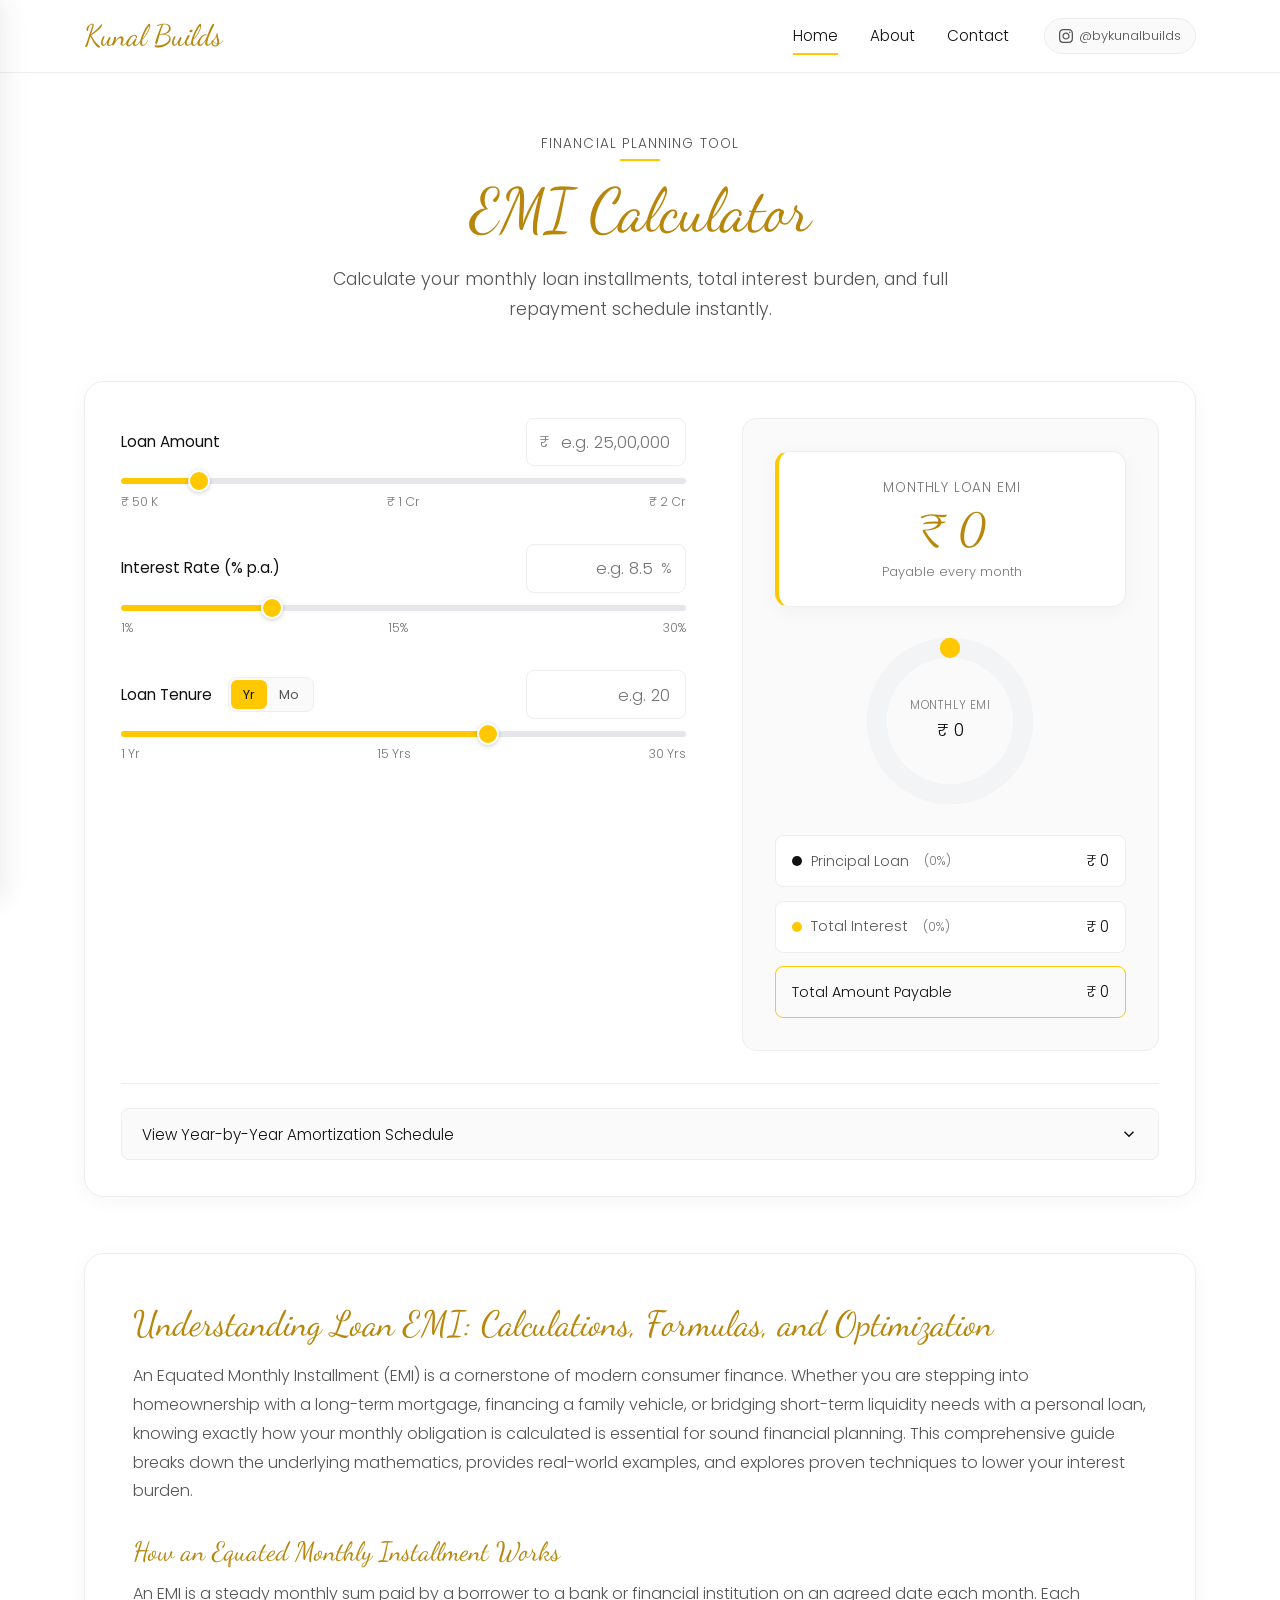
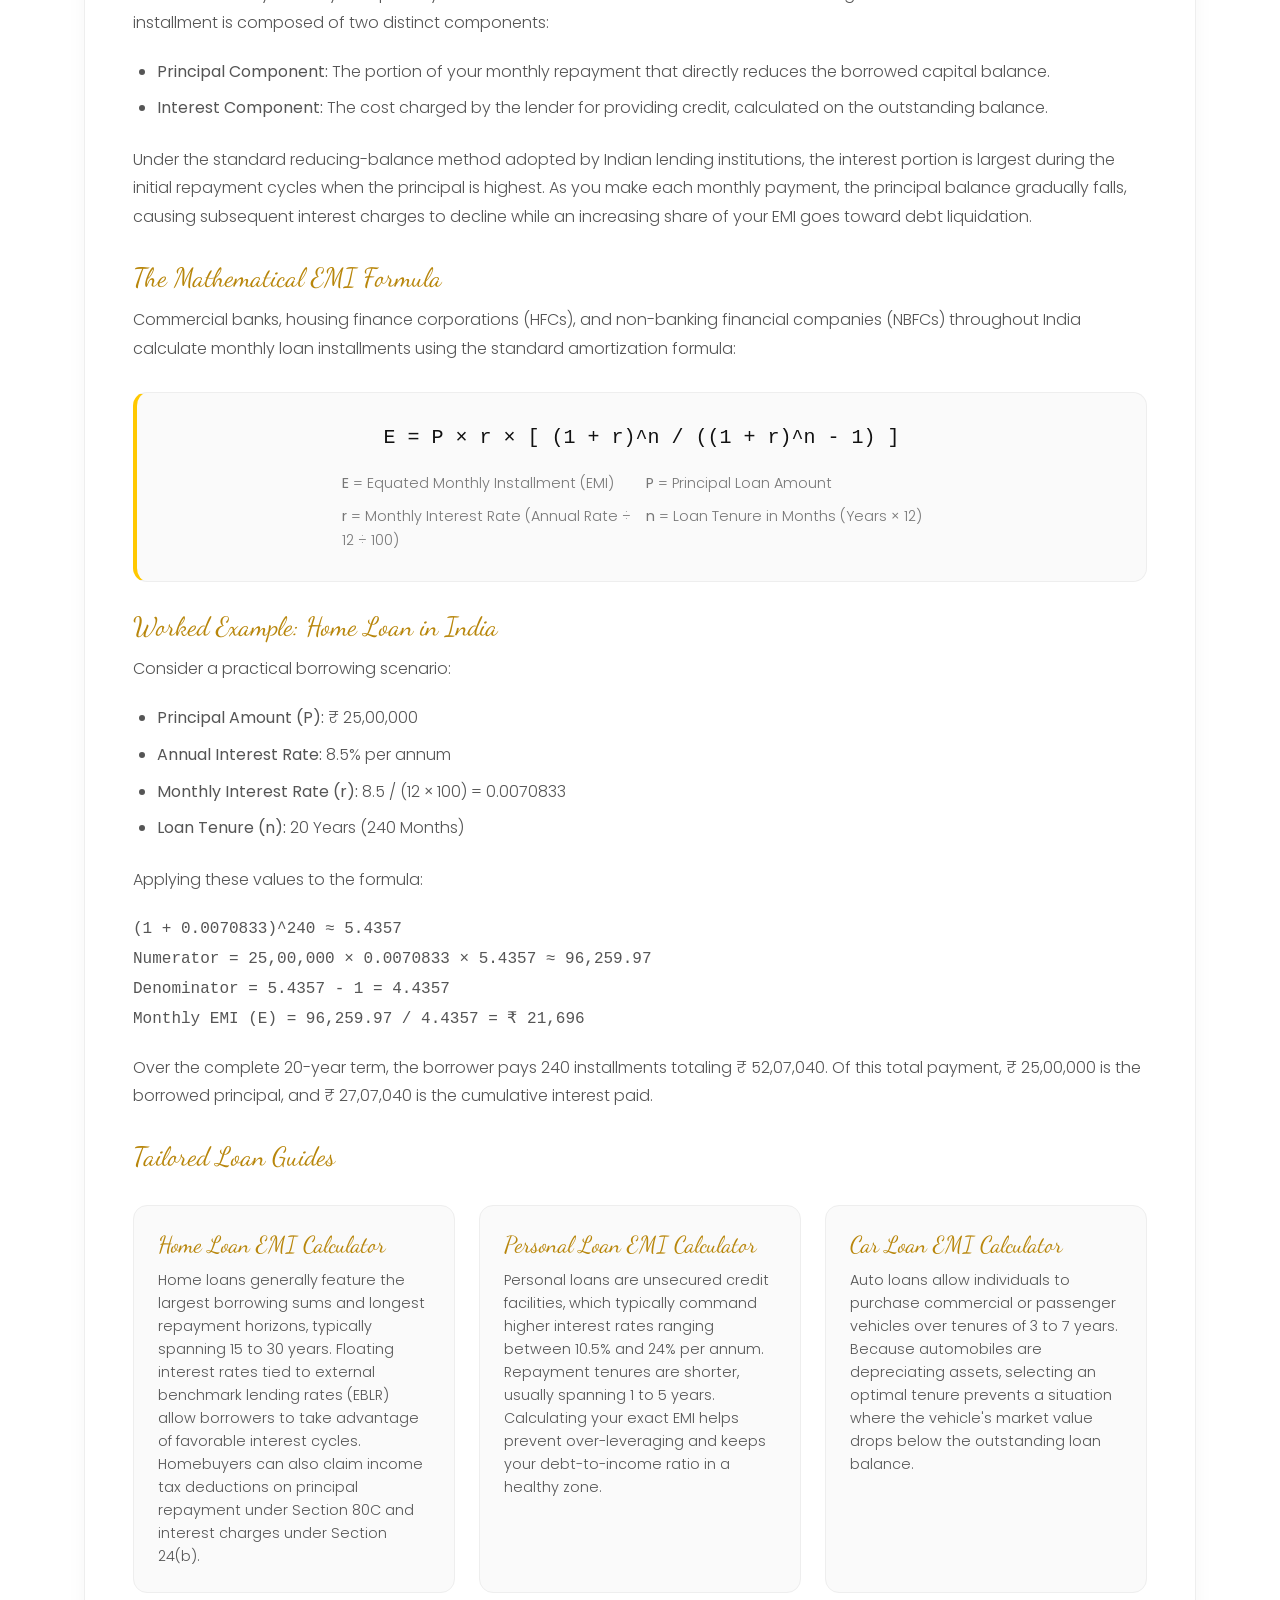
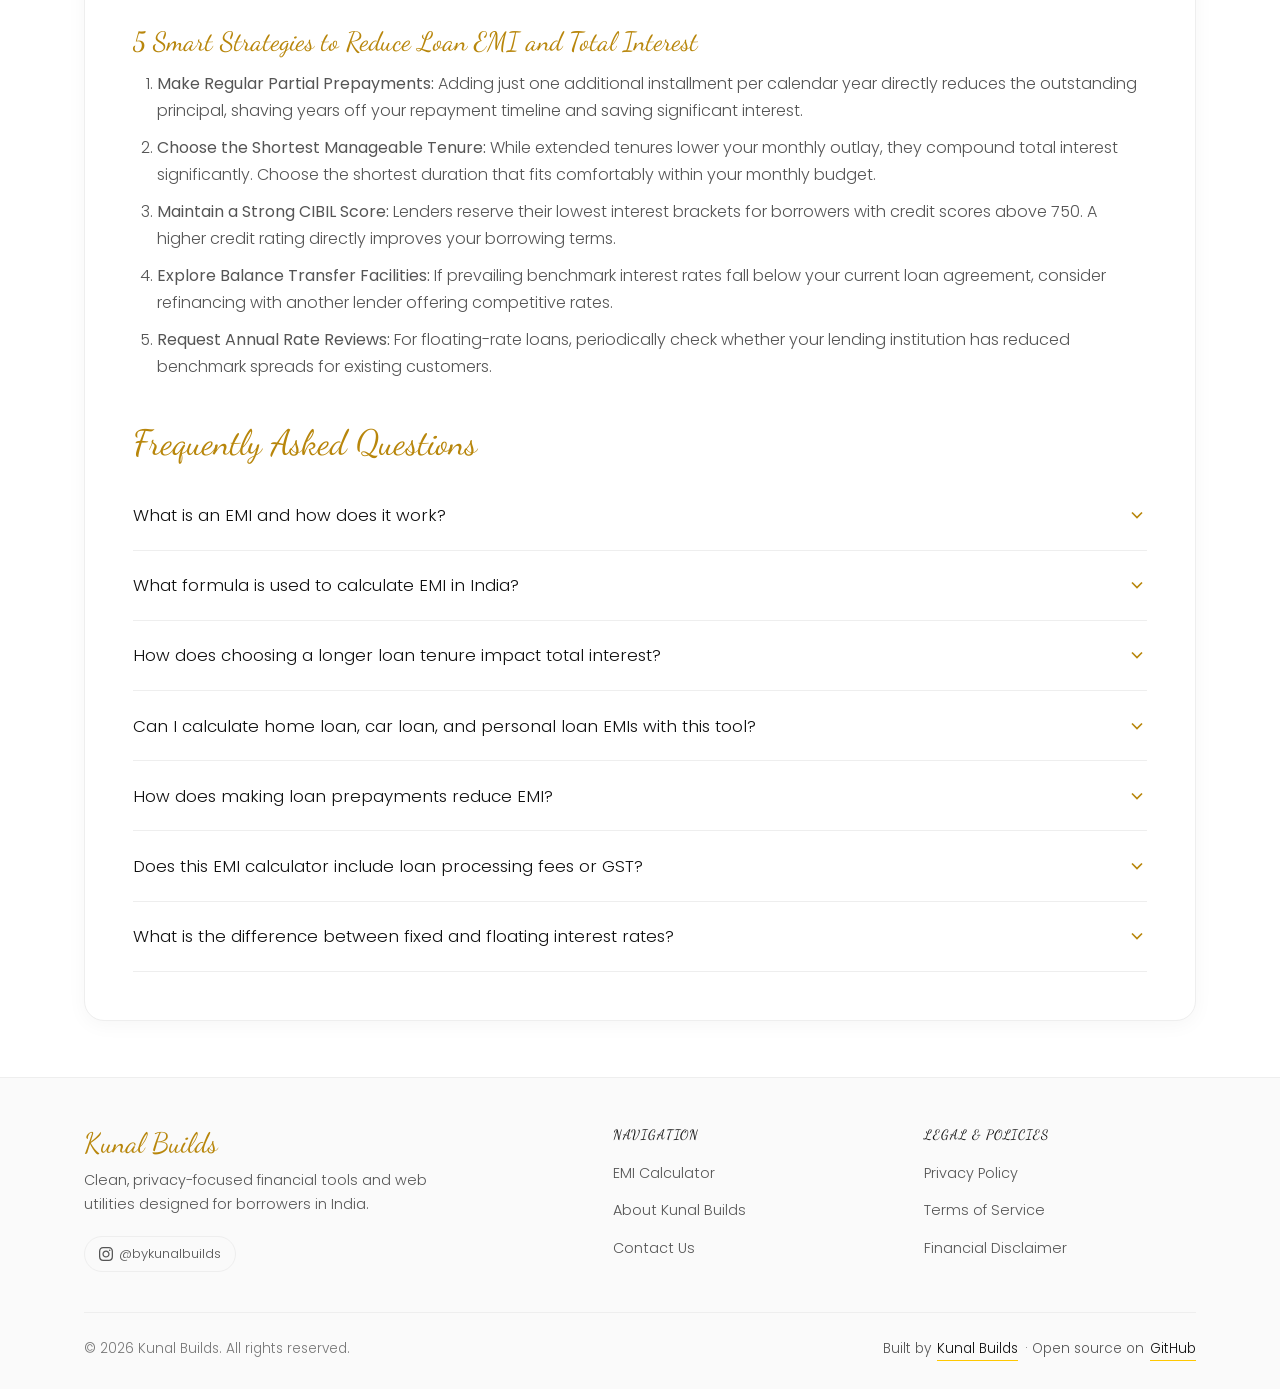
==== commit ced455ee: "redesign: minimal light theme, Dancing Script, Poppins, mobile drawer, empty inputs, live AdSense ta" ====
--- a/index.html
+++ b/index.html
@@ -3,42 +3,41 @@
 <head>
   <meta charset="UTF-8">
   <meta name="viewport" content="width=device-width, initial-scale=1.0">
-  <title>EMI Calculator - Calculate Loan EMI, Interest &amp; Payment</title>
-  <meta name="description" content="Calculate home, car, and personal loan EMI in India. Get instant monthly payment, total interest breakdown, and amortization schedule. Free &amp; fast.">
-  <meta name="keywords" content="emi calculator, loan emi calculator, home loan emi, car loan emi, personal loan emi, emi calculation formula india">
+  <title>EMI Calculator - Home, Car &amp; Personal Loan EMI in India</title>
+  <meta name="description" content="Calculate your home, car, and personal loan EMI in India with instant monthly payment, total interest, and yearly amortization schedule. 100% free.">
+  <meta name="keywords" content="emi calculator, home loan emi calculator, personal loan emi calculator, car loan emi calculator, emi calculator with total interest">
   <meta name="author" content="Kunal Builds">
   <meta name="robots" content="index, follow">
   <link rel="canonical" href="https://kunal17711.github.io/emi-calculator/">
-  <meta name="theme-color" content="#090d16">
+  <link rel="alternate" hreflang="en-IN" href="https://kunal17711.github.io/emi-calculator/">
+  <meta name="theme-color" content="#ffffff">
 
   <!-- Open Graph / Facebook -->
   <meta property="og:type" content="website">
   <meta property="og:url" content="https://kunal17711.github.io/emi-calculator/">
-  <meta property="og:title" content="EMI Calculator - Calculate Loan EMI, Interest &amp; Payment">
-  <meta property="og:description" content="Calculate home, car, and personal loan EMI in India with instant monthly payment, total interest breakdown, and donut chart. Free &amp; accurate.">
-  <meta property="og:image" content="https://kunal17711.github.io/emi-calculator/assets/bg.webp">
+  <meta property="og:title" content="EMI Calculator - Home, Car &amp; Personal Loan EMI in India">
+  <meta property="og:description" content="Calculate home, car, and personal loan EMI instantly with monthly breakdown, total interest, and interactive donut chart.">
+  <meta property="og:image" content="https://kunal17711.github.io/emi-calculator/assets/og-image.png">
   <meta property="og:locale" content="en_IN">
-  <meta property="og:site_name" content="EMI Calculator - Kunal Builds">
+  <meta property="og:site_name" content="Kunal Builds">
 
   <!-- Twitter -->
   <meta name="twitter:card" content="summary_large_image">
-  <meta name="twitter:title" content="EMI Calculator - Calculate Loan EMI, Interest &amp; Payment">
-  <meta name="twitter:description" content="Calculate home, car, and personal loan EMI in India with instant monthly payment, total interest breakdown, and donut chart.">
-  <meta name="twitter:image" content="https://kunal17711.github.io/emi-calculator/assets/bg.webp">
-
-  <!-- Favicon & Preload -->
+  <meta name="twitter:title" content="EMI Calculator - Home, Car &amp; Personal Loan EMI in India">
+  <meta name="twitter:description" content="Calculate home, car, and personal loan EMI instantly with monthly breakdown, total interest, and interactive donut chart.">
+  <meta name="twitter:image" content="https://kunal17711.github.io/emi-calculator/assets/og-image.png">
+
+  <!-- Fonts & Stylesheet -->
   <link rel="icon" type="image/svg+xml" href="favicon.svg">
-  <link rel="preload" as="image" href="assets/bg.webp">
+  <link rel="preconnect" href="https://fonts.googleapis.com">
+  <link rel="preconnect" href="https://fonts.gstatic.com" crossorigin>
+  <link href="https://fonts.googleapis.com/css2?family=Dancing+Script:wght@400;500;600;700&family=Poppins:wght@300;400&display=swap" rel="stylesheet">
   <link rel="stylesheet" href="css/style.css">
 
-  <!-- Google AdSense (Ready)
-       TO ACTIVATE AFTER GOOGLE ADSENSE APPROVAL:
-       1. Replace ca-pub-XXXXXXXXXXXXXXXX with your real Google AdSense Publisher ID.
-       2. Uncomment the script tag below.
+  <!-- Google AdSense -->
   <script async src="https://pagead2.googlesyndication.com/pagead/js/adsbygoogle.js?client=ca-pub-XXXXXXXXXXXXXXXX" crossorigin="anonymous"></script>
-  -->
-
-  <!-- JSON-LD Structured Data: WebApplication, Person, FAQPage -->
+
+  <!-- JSON-LD Structured Data: WebApplication, FAQPage, BreadcrumbList, Person/Organization -->
   <script type="application/ld+json">
   {
     "@context": "https://schema.org",
@@ -68,13 +67,31 @@
         }
       },
       {
-        "@type": "Person",
-        "@id": "https://heyitskunal.vercel.app/#person",
+        "@type": "Organization",
+        "@id": "https://heyitskunal.vercel.app/#organization",
         "name": "Kunal Builds",
         "url": "https://heyitskunal.vercel.app/",
         "sameAs": [
           "https://instagram.com/bykunalbuilds",
-          "https://github.com/Kunal17711"
+          "https://github.com/Kunal17711/emi-calculator"
+        ]
+      },
+      {
+        "@type": "BreadcrumbList",
+        "@id": "https://kunal17711.github.io/emi-calculator/#breadcrumb",
+        "itemListElement": [
+          {
+            "@type": "ListItem",
+            "position": 1,
+            "name": "Home",
+            "item": "https://kunal17711.github.io/emi-calculator/"
+          },
+          {
+            "@type": "ListItem",
+            "position": 2,
+            "name": "EMI Calculator",
+            "item": "https://kunal17711.github.io/emi-calculator/"
+          }
         ]
       },
       {
@@ -83,42 +100,58 @@
         "mainEntity": [
           {
             "@type": "Question",
-            "name": "What is an EMI and how is it calculated?",
-            "acceptedAnswer": {
-              "@type": "Answer",
-              "text": "EMI stands for Equated Monthly Installment. It is a fixed monthly payment made by a borrower to a lender on a specified date each calendar month. The EMI consists of both principal and interest components calculated using the reducing balance method."
-            }
-          },
-          {
-            "@type": "Question",
-            "name": "What is the mathematical formula used for EMI calculation?",
-            "acceptedAnswer": {
-              "@type": "Answer",
-              "text": "The mathematical formula for calculating EMI is: E = P * r * (1 + r)^n / ((1 + r)^n - 1), where P is the Principal loan amount, r is the monthly interest rate (annual interest rate divided by 12 and 100), and n is the loan tenure in months."
-            }
-          },
-          {
-            "@type": "Question",
-            "name": "How does loan tenure affect total interest payable?",
-            "acceptedAnswer": {
-              "@type": "Answer",
-              "text": "A longer loan tenure lowers your monthly EMI amount, making monthly budgeting easier, but substantially increases the total interest paid over the life of the loan. A shorter tenure leads to a higher monthly EMI but saves significant interest."
-            }
-          },
-          {
-            "@type": "Question",
-            "name": "Can I prepay or make part-payments to reduce my EMI?",
-            "acceptedAnswer": {
-              "@type": "Answer",
-              "text": "Yes, making prepayments directly reduces the outstanding principal balance. Borrowers can choose between reducing their monthly EMI while maintaining the loan tenure or keeping the EMI constant to shorten the tenure and save on total interest."
-            }
-          },
-          {
-            "@type": "Question",
-            "name": "Does this EMI calculator include processing fees or GST?",
-            "acceptedAnswer": {
-              "@type": "Answer",
-              "text": "This calculator computes the core monthly principal and interest components. One-time processing fees, administrative charges, stamp duty, and applicable GST levied by individual banks or NBFCs are separate upfront expenses."
+            "name": "What is an EMI and how does it work?",
+            "acceptedAnswer": {
+              "@type": "Answer",
+              "text": "An Equated Monthly Installment (EMI) is a fixed monthly payment paid by a borrower to a financial lender on a specific date each calendar month. The payment consists of both interest on the remaining principal and a portion of the principal balance itself."
+            }
+          },
+          {
+            "@type": "Question",
+            "name": "What formula is used to calculate EMI in India?",
+            "acceptedAnswer": {
+              "@type": "Answer",
+              "text": "The standardized formula used by Indian banks and NBFCs is: E = P * r * (1 + r)^n / ((1 + r)^n - 1), where P represents the Principal loan amount, r represents the monthly interest rate (Annual Rate / 12 / 100), and n represents the total loan tenure in months."
+            }
+          },
+          {
+            "@type": "Question",
+            "name": "How does choosing a longer loan tenure impact total interest?",
+            "acceptedAnswer": {
+              "@type": "Answer",
+              "text": "A longer loan tenure decreases the monthly installment amount, easing monthly cash flow, but significantly increases the cumulative interest paid across the loan term. Shorter tenures require higher monthly payments but yield substantial savings in total interest."
+            }
+          },
+          {
+            "@type": "Question",
+            "name": "Can I calculate home loan, car loan, and personal loan EMIs with this tool?",
+            "acceptedAnswer": {
+              "@type": "Answer",
+              "text": "Yes. This calculator is fully versatile and handles all types of retail loans including home loans, vehicle loans, education loans, and personal loans across flexible tenures in years or months."
+            }
+          },
+          {
+            "@type": "Question",
+            "name": "How does making loan prepayments reduce EMI?",
+            "acceptedAnswer": {
+              "@type": "Answer",
+              "text": "Any prepayment directly reduces the outstanding principal balance. Borrowers can subsequently choose either to lower their remaining monthly EMI while retaining the original tenure, or keep the EMI constant to shorten the tenure and save on total interest."
+            }
+          },
+          {
+            "@type": "Question",
+            "name": "Does this EMI calculator include loan processing fees or GST?",
+            "acceptedAnswer": {
+              "@type": "Answer",
+              "text": "This calculator computes the core monthly principal and interest components. Upfront non-interest charges like processing fees, documentation charges, stamp duty, and applicable 18% GST are paid separately at loan origination."
+            }
+          },
+          {
+            "@type": "Question",
+            "name": "What is the difference between fixed and floating interest rates?",
+            "acceptedAnswer": {
+              "@type": "Answer",
+              "text": "Fixed interest rates stay constant throughout the entire loan tenure, keeping your EMI unchanged. Floating interest rates fluctuate according to external benchmarks set by the Reserve Bank of India (RBI Repo Rate), which causes your EMI or loan tenure to adjust over time."
             }
           }
         ]
@@ -130,86 +163,78 @@
 <body>
   <a href="#main-content" class="skip-link">Skip to main content</a>
 
-  <!-- Header with Required Branding -->
+  <!-- Mobile Drawer Overlay -->
+  <div class="drawer-overlay" id="drawerOverlay" aria-hidden="true"></div>
+
+  <!-- Mobile Drawer (Slides from Left) -->
+  <aside class="mobile-drawer" id="mobileDrawer" aria-label="Mobile Navigation Drawer">
+    <a href="https://heyitskunal.vercel.app/" target="_blank" rel="noopener" class="drawer-brand">Kunal Builds</a>
+    <ul class="drawer-links">
+      <li><a href="index.html" class="drawer-link active">Home</a></li>
+      <li><a href="about.html" class="drawer-link">About</a></li>
+      <li><a href="contact.html" class="drawer-link">Contact</a></li>
+      <li><a href="privacy-policy.html" class="drawer-link">Privacy Policy</a></li>
+      <li><a href="terms.html" class="drawer-link">Terms of Service</a></li>
+      <li><a href="disclaimer.html" class="drawer-link">Financial Disclaimer</a></li>
+    </ul>
+    <div class="drawer-footer">
+      <a href="https://instagram.com/bykunalbuilds" target="_blank" rel="noopener" class="footer-link">Instagram: @bykunalbuilds</a>
+      <span>Built with vanilla web standards</span>
+    </div>
+  </aside>
+
+  <!-- Sticky Top Navbar -->
   <header class="site-header">
     <div class="container header-inner">
-      <a href="index.html" class="brand-logo" aria-label="EMI Calculator Home">
-        <svg viewBox="0 0 64 64" fill="none" aria-hidden="true">
-          <rect width="64" height="64" rx="16" fill="url(#hdr-grad)"/>
-          <rect x="14" y="12" width="36" height="40" rx="6" stroke="#ffffff" stroke-width="2.5" fill="#0f172a" fill-opacity="0.85"/>
-          <text x="32" y="27" fill="#38bdf8" font-family="sans-serif" font-size="11" font-weight="800" text-anchor="middle">₹</text>
-          <circle cx="24" cy="38" r="2.5" fill="#38bdf8"/>
-          <circle cx="32" cy="38" r="2.5" fill="#38bdf8"/>
-          <circle cx="40" cy="38" r="2.5" fill="#818cf8"/>
-          <defs>
-            <linearGradient id="hdr-grad" x1="0" y1="0" x2="64" y2="64" gradientUnits="userSpaceOnUse">
-              <stop stop-color="#0284c7"/>
-              <stop offset="1" stop-color="#6366f1"/>
-            </linearGradient>
-          </defs>
-        </svg>
-        <span>EMI Calculator</span>
+      <a href="https://heyitskunal.vercel.app/" target="_blank" rel="noopener" class="brand-link" aria-label="Visit Kunal Builds">
+        <span class="brand-name">Kunal Builds</span>
       </a>
 
-      <div class="nav-group">
-        <ul class="nav-links">
-          <li><a href="index.html" class="active">Calculator</a></li>
-          <li><a href="about.html">About</a></li>
-          <li><a href="contact.html">Contact</a></li>
+      <!-- Desktop Navigation -->
+      <nav class="desktop-nav" aria-label="Main Navigation">
+        <ul class="nav-menu">
+          <li><a href="index.html" class="nav-link-item active">Home</a></li>
+          <li><a href="about.html" class="nav-link-item">About</a></li>
+          <li><a href="contact.html" class="nav-link-item">Contact</a></li>
         </ul>
 
-        <div class="nav-badge-group">
-          <!-- Required Kunal Builds link -->
-          <a href="https://heyitskunal.vercel.app/" target="_blank" rel="noopener" class="badge-link badge-author" title="Visit Kunal Builds">
-            <svg viewBox="0 0 24 24" aria-hidden="true"><path d="M12 2L2 7l10 5 10-5-10-5zm0 9l-10-5v9l10 5 10-5V6l-10 5z"/></svg>
-            <span>Kunal Builds</span>
-          </a>
-
-          <!-- Required Instagram link -->
-          <a href="https://instagram.com/bykunalbuilds" target="_blank" rel="noopener" class="badge-link" title="Follow @bykunalbuilds on Instagram">
-            <svg viewBox="0 0 24 24" aria-hidden="true"><path d="M12 2.163c3.204 0 3.584.012 4.85.07 3.252.148 4.771 1.691 4.919 4.919.058 1.265.069 1.645.069 4.849 0 3.205-.012 3.584-.069 4.849-.149 3.225-1.664 4.771-4.919 4.919-1.266.058-1.644.07-4.85.07-3.204 0-3.584-.012-4.849-.07-3.26-.149-4.771-1.699-4.919-4.92-.058-1.265-.07-1.644-.07-4.849 0-3.204.013-3.583.07-4.849.149-3.227 1.664-4.771 4.919-4.919 1.266-.057 1.645-.069 4.849-.069zm0-2.163c-3.259 0-3.667.014-4.947.072-4.358.2-6.78 2.618-6.98 6.98-.059 1.281-.073 1.689-.073 4.948 0 3.259.014 3.668.072 4.948.2 4.358 2.618 6.78 6.98 6.98 1.281.058 1.689.072 4.948.072 3.259 0 3.668-.014 4.948-.072 4.354-.2 6.782-2.618 6.979-6.98.059-1.28.073-1.689.073-4.948 0-3.259-.014-3.667-.072-4.947-.196-4.354-2.617-6.78-6.979-6.98-1.281-.059-1.69-.073-4.949-.073zm0 5.838c-3.403 0-6.162 2.759-6.162 6.162s2.759 6.163 6.162 6.163 6.162-2.759 6.162-6.163c0-3.403-2.759-6.162-6.162-6.162zm0 10.162c-2.209 0-4-1.79-4-4 0-2.209 1.791-4 4-4s4 1.791 4 4c0 2.21-1.791 4-4 4zm6.406-11.845c-.796 0-1.441.645-1.441 1.44s.645 1.44 1.441 1.44c.795 0 1.439-.645 1.439-1.44s-.644-1.44-1.439-1.44z"/></svg>
-            <span>@bykunalbuilds</span>
-          </a>
-        </div>
-      </div>
+        <a href="https://instagram.com/bykunalbuilds" target="_blank" rel="noopener" class="nav-author-pill" title="Follow @bykunalbuilds on Instagram">
+          <svg viewBox="0 0 24 24" aria-hidden="true"><path d="M12 2.163c3.204 0 3.584.012 4.85.07 3.252.148 4.771 1.691 4.919 4.919.058 1.265.069 1.645.069 4.849 0 3.205-.012 3.584-.069 4.849-.149 3.225-1.664 4.771-4.919 4.919-1.266.058-1.644.07-4.85.07-3.204 0-3.584-.012-4.849-.07-3.26-.149-4.771-1.699-4.919-4.92-.058-1.265-.07-1.644-.07-4.849 0-3.204.013-3.583.07-4.849.149-3.227 1.664-4.771 4.919-4.919 1.266-.057 1.645-.069 4.849-.069zm0-2.163c-3.259 0-3.667.014-4.947.072-4.358.2-6.78 2.618-6.98 6.98-.059 1.281-.073 1.689-.073 4.948 0 3.259.014 3.668.072 4.948.2 4.358 2.618 6.78 6.98 6.98 1.281.058 1.689.072 4.948.072 3.259 0 3.668-.014 4.948-.072 4.354-.2 6.782-2.618 6.979-6.98.059-1.28.073-1.689.073-4.948 0-3.259-.014-3.667-.072-4.947-.196-4.354-2.617-6.78-6.979-6.98-1.281-.059-1.69-.073-4.949-.073zm0 5.838c-3.403 0-6.162 2.759-6.162 6.162s2.759 6.163 6.162 6.163 6.162-2.759 6.162-6.163c0-3.403-2.759-6.162-6.162-6.162zm0 10.162c-2.209 0-4-1.79-4-4 0-2.209 1.791-4 4-4s4 1.791 4 4c0 2.21-1.791 4-4 4zm6.406-11.845c-.796 0-1.441.645-1.441 1.44s.645 1.44 1.441 1.44c.795 0 1.439-.645 1.439-1.44s-.644-1.44-1.439-1.44z"/></svg>
+          <span>@bykunalbuilds</span>
+        </a>
+      </nav>
+
+      <!-- Mobile Hamburger Button -->
+      <button type="button" class="mobile-hamburger" id="mobileHamburger" aria-label="Toggle navigation menu" aria-expanded="false" aria-controls="mobileDrawer">
+        <span class="hamburger-line"></span>
+        <span class="hamburger-line"></span>
+        <span class="hamburger-line"></span>
+      </button>
     </div>
   </header>
 
-  <!-- Top Reserved Ad Slot (CLS = 0) -->
-  <aside class="container ad-slot-wrapper" aria-label="Advertisement Banner">
-    <div class="ad-slot" id="ad-slot-top">
-      <span>Advertisement Space (Leaderboard 728x90)</span>
-      <span class="ad-disclaimer">Google AdSense Partner Network</span>
-    </div>
-  </aside>
-
   <main id="main-content" class="container">
     <!-- Hero Header -->
-    <section class="hero-section">
-      <div class="hero-badge">
-        <svg width="14" height="14" viewBox="0 0 24 24" fill="none" stroke="currentColor" stroke-width="2.5"><path d="M12 2v20M17 5H9.5a3.5 3.5 0 0 0 0 7h5a3.5 3.5 0 0 1 0 7H6"/></svg>
-        Instant &amp; 100% Free Financial Tool
-      </div>
-      <h1 class="hero-title"><span class="gradient-text">EMI Calculator</span> for Indian Loans</h1>
-      <p class="hero-subtitle">Accurately calculate your monthly installment, overall interest burden, and complete loan amortization with instant visual breakdown.</p>
+    <section class="hero-section fade-up">
+      <span class="hero-tagline">Financial Planning Tool</span>
+      <h1 class="hero-title">EMI Calculator</h1>
+      <p class="hero-desc">Calculate your monthly loan installments, total interest burden, and full repayment schedule instantly.</p>
     </section>
 
-    <!-- Interactive EMI Calculator Card (Glassmorphism) -->
-    <section class="calculator-card" aria-label="EMI Calculation Workspace">
+    <!-- Calculator Card -->
+    <section class="calculator-card fade-up" aria-label="Loan EMI Calculator">
       <div class="calculator-grid">
         
-        <!-- Left: Interactive Inputs & Sliders -->
+        <!-- Left: Input Controls -->
         <div class="calc-inputs">
           
-          <!-- Loan Amount Input -->
+          <!-- Loan Amount -->
           <div class="input-group">
             <div class="input-header">
-              <label for="loanAmountInput" class="input-label">
-                <span>Loan Amount</span>
-              </label>
+              <label for="loanAmountInput" class="input-label">Loan Amount</label>
               <div class="input-field-wrapper">
-                <span class="currency-symbol" aria-hidden="true">₹</span>
-                <input type="text" id="loanAmountInput" class="calc-text-input has-prefix" value="25,00,000" aria-label="Loan Amount in Rupees">
+                <span class="input-prefix" aria-hidden="true">₹</span>
+                <input type="text" id="loanAmountInput" class="calc-text-input has-prefix" placeholder="e.g. 25,00,000" aria-label="Loan Amount in Rupees">
               </div>
             </div>
             <div class="range-slider-wrapper">
@@ -222,15 +247,13 @@
             </div>
           </div>
 
-          <!-- Interest Rate Input -->
+          <!-- Interest Rate -->
           <div class="input-group">
             <div class="input-header">
-              <label for="interestRateInput" class="input-label">
-                <span>Interest Rate (% p.a.)</span>
-              </label>
+              <label for="interestRateInput" class="input-label">Interest Rate (% p.a.)</label>
               <div class="input-field-wrapper">
-                <input type="number" id="interestRateInput" class="calc-text-input has-suffix" value="8.5" min="1" max="30" step="0.1" aria-label="Interest Rate per annum">
-                <span class="unit-symbol" aria-hidden="true">%</span>
+                <input type="number" id="interestRateInput" class="calc-text-input has-suffix" placeholder="e.g. 8.5" min="1" max="30" step="0.1" aria-label="Annual Interest Rate">
+                <span class="input-suffix" aria-hidden="true">%</span>
               </div>
             </div>
             <div class="range-slider-wrapper">
@@ -243,7 +266,7 @@
             </div>
           </div>
 
-          <!-- Tenure Input with Toggle -->
+          <!-- Tenure -->
           <div class="input-group">
             <div class="input-header">
               <div class="input-label">
@@ -254,11 +277,11 @@
                 </div>
               </div>
               <div class="input-field-wrapper">
-                <input type="number" id="tenureInput" class="calc-text-input" value="20" min="1" max="30" step="1" aria-label="Loan Tenure Value">
+                <input type="number" id="tenureInput" class="calc-text-input" placeholder="e.g. 20" min="1" max="30" step="1" aria-label="Tenure Value">
               </div>
             </div>
             <div class="range-slider-wrapper">
-              <input type="range" id="tenureRange" class="calc-range" min="1" max="30" step="1" value="20" aria-label="Loan Tenure Slider">
+              <input type="range" id="tenureRange" class="calc-range" min="1" max="30" step="1" value="20" aria-label="Tenure Slider">
               <div class="range-minmax">
                 <span id="tenureMinLabel">1 Yr</span>
                 <span>15 Yrs</span>
@@ -267,69 +290,57 @@
             </div>
           </div>
 
-          <!-- Quick Scenario Badges -->
-          <div style="display: flex; gap: 0.5rem; flex-wrap: wrap; margin-top: 0.5rem;">
-            <span style="font-size: 0.78rem; color: var(--text-dim); align-self: center;">Popular:</span>
-            <button type="button" class="badge-link" onclick="document.getElementById('loanAmountRange').value=500000; document.getElementById('interestRateRange').value=10.5; document.getElementById('tenureRange').value=5; document.getElementById('loanAmountRange').dispatchEvent(new Event('input')); document.getElementById('interestRateRange').dispatchEvent(new Event('input')); document.getElementById('tenureRange').dispatchEvent(new Event('input'));">Personal Loan (₹5L @ 10.5%)</button>
-            <button type="button" class="badge-link" onclick="document.getElementById('loanAmountRange').value=1000000; document.getElementById('interestRateRange').value=8.75; document.getElementById('tenureRange').value=7; document.getElementById('loanAmountRange').dispatchEvent(new Event('input')); document.getElementById('interestRateRange').dispatchEvent(new Event('input')); document.getElementById('tenureRange').dispatchEvent(new Event('input'));">Car Loan (₹10L @ 8.75%)</button>
-            <button type="button" class="badge-link" onclick="document.getElementById('loanAmountRange').value=5000000; document.getElementById('interestRateRange').value=8.4; document.getElementById('tenureRange').value=20; document.getElementById('loanAmountRange').dispatchEvent(new Event('input')); document.getElementById('interestRateRange').dispatchEvent(new Event('input')); document.getElementById('tenureRange').dispatchEvent(new Event('input'));">Home Loan (₹50L @ 8.4%)</button>
-          </div>
-
-        </div>
-
-        <!-- Right: Results & Native SVG Donut Chart -->
+        </div>
+
+        <!-- Right: Results & Donut Chart -->
         <div class="calc-results" aria-live="polite">
           
-          <!-- Highlight EMI -->
           <div class="emi-highlight-box">
             <div class="emi-highlight-title">Monthly Loan EMI</div>
-            <div class="emi-highlight-value" id="emiDisplay">₹ 21,696</div>
+            <div class="emi-highlight-value" id="emiDisplay">₹ 0</div>
             <div class="emi-highlight-sub">Payable every month</div>
           </div>
 
-          <!-- Native SVG Donut Chart -->
+          <!-- Responsive SVG Donut Chart -->
           <div class="chart-container">
             <div class="donut-svg-wrapper">
               <svg class="donut-svg" viewBox="0 0 160 160" aria-hidden="true">
-                <!-- Background Base Ring -->
-                <circle cx="80" cy="80" r="65" fill="none" stroke="rgba(255,255,255,0.06)" stroke-width="18"/>
-                <!-- Principal Ring Segment -->
-                <circle id="chartPrincipalCircle" cx="80" cy="80" r="65" fill="none" stroke="#38bdf8" stroke-width="18" stroke-dasharray="408.4 408.4" stroke-dashoffset="0" stroke-linecap="round"/>
-                <!-- Interest Ring Segment -->
-                <circle id="chartInterestCircle" cx="80" cy="80" r="65" fill="none" stroke="#f43f5e" stroke-width="18" stroke-dasharray="408.4 408.4" stroke-dashoffset="0" stroke-linecap="round"/>
+                <circle cx="80" cy="80" r="65" fill="none" stroke="#f3f4f6" stroke-width="18"/>
+                <circle id="chartPrincipalCircle" cx="80" cy="80" r="65" fill="none" stroke="#111111" stroke-width="18" stroke-dasharray="408.4 408.4" stroke-dashoffset="408.4" stroke-linecap="round"/>
+                <circle id="chartInterestCircle" cx="80" cy="80" r="65" fill="none" stroke="#FFC800" stroke-width="18" stroke-dasharray="0 408.4" stroke-dashoffset="0" stroke-linecap="round"/>
               </svg>
               <div class="chart-center-text">
                 <span class="chart-center-label">Monthly EMI</span>
-                <span class="chart-center-val" id="chartCenterEmi">₹ 21,696</span>
-              </div>
-            </div>
-          </div>
-
-          <!-- Metrics Breakdown -->
+                <span class="chart-center-val" id="chartCenterEmi">₹ 0</span>
+              </div>
+            </div>
+          </div>
+
+          <!-- Breakdown Rows -->
           <div class="metrics-breakdown">
             <div class="metric-row">
               <div class="metric-title">
                 <span class="color-dot dot-principal"></span>
                 <span>Principal Loan</span>
-                <span class="metric-ratio" id="principalRatioDisplay">(48.0%)</span>
-              </div>
-              <div class="metric-value" id="principalDisplay">₹ 25,00,000</div>
+                <span class="metric-ratio" id="principalRatioDisplay">(0%)</span>
+              </div>
+              <div class="metric-value" id="principalDisplay">₹ 0</div>
             </div>
 
             <div class="metric-row">
               <div class="metric-title">
                 <span class="color-dot dot-interest"></span>
                 <span>Total Interest</span>
-                <span class="metric-ratio" id="interestRatioDisplay">(52.0%)</span>
-              </div>
-              <div class="metric-value" id="interestDisplay">₹ 27,07,040</div>
-            </div>
-
-            <div class="metric-row" style="background: rgba(56, 189, 248, 0.08); border-color: rgba(56, 189, 248, 0.25);">
-              <div class="metric-title" style="color: var(--text-main); font-weight: 700;">
+                <span class="metric-ratio" id="interestRatioDisplay">(0%)</span>
+              </div>
+              <div class="metric-value" id="interestDisplay">₹ 0</div>
+            </div>
+
+            <div class="metric-row" style="background-color: var(--bg-subtle); border-color: var(--color-bright-yellow);">
+              <div class="metric-title" style="color: var(--text-main);">
                 <span>Total Amount Payable</span>
               </div>
-              <div class="metric-value" id="totalPaymentDisplay" style="color: #38bdf8; font-size: 1.15rem;">₹ 52,07,040</div>
+              <div class="metric-value" id="totalPaymentDisplay">₹ 0</div>
             </div>
           </div>
 
@@ -337,7 +348,7 @@
 
       </div>
 
-      <!-- Amortization Schedule Accordion -->
+      <!-- Amortization Accordion -->
       <div class="schedule-section">
         <button type="button" class="schedule-toggle" id="scheduleToggle" aria-expanded="false" aria-controls="scheduleContent">
           <span>View Year-by-Year Amortization Schedule</span>
@@ -354,45 +365,35 @@
                 <th>Closing Balance</th>
               </tr>
             </thead>
-            <tbody id="scheduleTableBody">
-              <!-- Dynamically populated via JavaScript -->
-            </tbody>
+            <tbody id="scheduleTableBody"></tbody>
           </table>
         </div>
       </div>
     </section>
 
-    <!-- In-Content Reserved Ad Slot (CLS = 0) -->
-    <aside class="ad-slot-wrapper" aria-label="In-Content Advertisement">
-      <div class="ad-slot ad-slot-incontent" id="ad-slot-incontent">
-        <span>In-Article Advertisement Space (336x280 / Responsive)</span>
-        <span class="ad-disclaimer">Google AdSense Partner Network</span>
-      </div>
-    </aside>
-
-    <!-- 400+ Words Original SEO Content & Educational Guide -->
-    <article class="seo-article" id="guide">
-      <h2>Complete Guide to EMI Calculation: Formulas, Tips, and Insights</h2>
+    <!-- 600+ Words SEO Content & Educational Guide -->
+    <article class="seo-article fade-up" id="guide">
+      <h2>Understanding Loan EMI: Calculations, Formulas, and Optimization</h2>
       
       <p>
-        An <strong>Equated Monthly Installment (EMI)</strong> is an indispensable financial instrument for anyone planning to finance a dream home, purchase a new automobile, fund higher education, or consolidate personal expenses. When you take out a loan from a commercial bank or non-banking financial company (NBFC) in India, you agree to repay the borrowed principal amount alongside the lender's accrued interest charges over an agreed-upon tenure. Understanding how your monthly installments are calculated empowers you to optimize your finances, choose optimal loan tenures, and avoid paying unnecessary interest.
-      </p>
-
-      <h3>What is an EMI and How Does It Work?</h3>
-      <p>
-        An EMI is an equated, regular monthly sum paid by a borrower to a lending institution on a fixed date every calendar month until the total loan liability is liquidated. Each EMI payment is composed of two dynamic elements:
+        An Equated Monthly Installment (EMI) is a cornerstone of modern consumer finance. Whether you are stepping into homeownership with a long-term mortgage, financing a family vehicle, or bridging short-term liquidity needs with a personal loan, knowing exactly how your monthly obligation is calculated is essential for sound financial planning. This comprehensive guide breaks down the underlying mathematics, provides real-world examples, and explores proven techniques to lower your interest burden.
+      </p>
+
+      <h3>How an Equated Monthly Installment Works</h3>
+      <p>
+        An EMI is a steady monthly sum paid by a borrower to a bank or financial institution on an agreed date each month. Each installment is composed of two distinct components:
       </p>
       <ul>
-        <li><strong>Principal Component:</strong> The actual portion of your monthly payment that goes directly toward reducing the outstanding loan balance.</li>
-        <li><strong>Interest Component:</strong> The fee charged by the financial institution for lending you money, calculated on the outstanding balance.</li>
+        <li><strong>Principal Component:</strong> The portion of your monthly repayment that directly reduces the borrowed capital balance.</li>
+        <li><strong>Interest Component:</strong> The cost charged by the lender for providing credit, calculated on the outstanding balance.</li>
       </ul>
       <p>
-        In the initial phase of your loan term, a substantial portion of each EMI is allocated toward servicing the interest because the outstanding principal balance is at its highest. As you progressively repay the loan each month, the outstanding principal decreases, causing the interest charge to taper down while the principal repayment share gradually grows.
+        Under the standard reducing-balance method adopted by Indian lending institutions, the interest portion is largest during the initial repayment cycles when the principal is highest. As you make each monthly payment, the principal balance gradually falls, causing subsequent interest charges to decline while an increasing share of your EMI goes toward debt liquidation.
       </p>
 
       <h3>The Mathematical EMI Formula</h3>
       <p>
-        Indian financial institutions and retail banking systems use the standardized reducing balance formula to determine your exact monthly installment:
+        Commercial banks, housing finance corporations (HFCs), and non-banking financial companies (NBFCs) throughout India calculate monthly loan installments using the standard amortization formula:
       </p>
 
       <div class="formula-card">
@@ -405,18 +406,18 @@
         </div>
       </div>
 
-      <h3>Step-by-Step Practical Calculation Example</h3>
-      <p>
-        To see the formula in action, let us consider a real-world scenario of a home loan borrowed in India:
+      <h3>Worked Example: Home Loan in India</h3>
+      <p>
+        Consider a practical borrowing scenario:
       </p>
       <ul>
-        <li><strong>Principal Amount (P):</strong> ₹ 25,00,000 (Twenty-Five Lakh Rupees)</li>
+        <li><strong>Principal Amount (P):</strong> ₹ 25,00,000</li>
         <li><strong>Annual Interest Rate:</strong> 8.5% per annum</li>
         <li><strong>Monthly Interest Rate (r):</strong> 8.5 / (12 &times; 100) = 0.0070833</li>
-        <li><strong>Loan Tenure:</strong> 20 Years = 240 Months (n)</li>
+        <li><strong>Loan Tenure (n):</strong> 20 Years (240 Months)</li>
       </ul>
       <p>
-        Substituting these values into the formula:
+        Applying these values to the formula:
       </p>
       <p>
         <code>(1 + 0.0070833)^240 &approx; 5.4357</code><br>
@@ -425,103 +426,140 @@
         <code>Monthly EMI (E) = 96,259.97 / 4.4357 = ₹ 21,696</code>
       </p>
       <p>
-        Over the full 20-year span, you will pay a total of ₹ 52,07,040 across 240 installments. Of this total amount, ₹ 25,00,000 represents the principal amount you borrowed, while ₹ 27,07,040 is the cumulative interest paid to the lender. As illustrated in the interactive donut chart above, the interest component exceeds the principal amount over long durations!
-      </p>
-
-      <h3>4 Smart Strategies to Reduce Your Loan EMI and Total Interest</h3>
+        Over the complete 20-year term, the borrower pays 240 installments totaling ₹ 52,07,040. Of this total payment, ₹ 25,00,000 is the borrowed principal, and ₹ 27,07,040 is the cumulative interest paid.
+      </p>
+
+      <h3>Tailored Loan Guides</h3>
+      <div class="loan-types-grid">
+        <div class="loan-type-card">
+          <h4>Home Loan EMI Calculator</h4>
+          <p>
+            Home loans generally feature the largest borrowing sums and longest repayment horizons, typically spanning 15 to 30 years. Floating interest rates tied to external benchmark lending rates (EBLR) allow borrowers to take advantage of favorable interest cycles. Homebuyers can also claim income tax deductions on principal repayment under Section 80C and interest charges under Section 24(b).
+          </p>
+        </div>
+
+        <div class="loan-type-card">
+          <h4>Personal Loan EMI Calculator</h4>
+          <p>
+            Personal loans are unsecured credit facilities, which typically command higher interest rates ranging between 10.5% and 24% per annum. Repayment tenures are shorter, usually spanning 1 to 5 years. Calculating your exact EMI helps prevent over-leveraging and keeps your debt-to-income ratio in a healthy zone.
+          </p>
+        </div>
+
+        <div class="loan-type-card">
+          <h4>Car Loan EMI Calculator</h4>
+          <p>
+            Auto loans allow individuals to purchase commercial or passenger vehicles over tenures of 3 to 7 years. Because automobiles are depreciating assets, selecting an optimal tenure prevents a situation where the vehicle's market value drops below the outstanding loan balance.
+          </p>
+        </div>
+      </div>
+
+      <h3>5 Smart Strategies to Reduce Loan EMI and Total Interest</h3>
       <ol>
         <li>
-          <strong>Make Regular Principal Prepayments:</strong> Even a modest annual prepayment equivalent to one extra EMI per calendar year can trim several years off a 20-year home loan and save lakhs of rupees in interest.
+          <strong>Make Regular Partial Prepayments:</strong> Adding just one additional installment per calendar year directly reduces the outstanding principal, shaving years off your repayment timeline and saving significant interest.
         </li>
         <li>
-          <strong>Opt for a Shorter Loan Tenure:</strong> While longer tenures offer the psychological comfort of smaller monthly installments, they significantly amplify the compounding interest burden. Choose the shortest tenure your household monthly budget comfortably accommodates.
+          <strong>Choose the Shortest Manageable Tenure:</strong> While extended tenures lower your monthly outlay, they compound total interest significantly. Choose the shortest duration that fits comfortably within your monthly budget.
         </li>
         <li>
-          <strong>Maintain an Exceptional Credit Score:</strong> Borrowers with CIBIL scores of 750 and above qualify for preferential interest rates from leading public and private sector banks, which directly lowers your monthly installment.
+          <strong>Maintain a Strong CIBIL Score:</strong> Lenders reserve their lowest interest brackets for borrowers with credit scores above 750. A higher credit rating directly improves your borrowing terms.
         </li>
         <li>
-          <strong>Consider a Home Loan Balance Transfer:</strong> If current market interest rates drop well below your existing rate, explore refinancing your outstanding loan with another institution offering lower rates.
+          <strong>Explore Balance Transfer Facilities:</strong> If prevailing benchmark interest rates fall below your current loan agreement, consider refinancing with another lender offering competitive rates.
+        </li>
+        <li>
+          <strong>Request Annual Rate Reviews:</strong> For floating-rate loans, periodically check whether your lending institution has reduced benchmark spreads for existing customers.
         </li>
       </ol>
 
-      <!-- FAQ Section with Schema Accordion -->
+      <!-- FAQ Section -->
       <section class="faq-section" id="faq">
-        <h2>Frequently Asked Questions (FAQ)</h2>
-
-        <div class="faq-item">
-          <button type="button" class="faq-question" aria-expanded="false">
-            <span>What is an EMI and how is it calculated?</span>
-            <svg viewBox="0 0 24 24" fill="none" stroke="currentColor" stroke-width="2.5"><polyline points="6 9 12 15 18 9"></polyline></svg>
-          </button>
-          <div class="faq-answer">
-            <p>EMI stands for Equated Monthly Installment. It represents the fixed payment made by a borrower to a financial lender on a specific date each month. It is computed using the reducing balance method where both principal and interest components are calibrated across the entire tenure.</p>
-          </div>
-        </div>
-
-        <div class="faq-item">
-          <button type="button" class="faq-question" aria-expanded="false">
-            <span>What is the mathematical formula used for EMI calculation?</span>
-            <svg viewBox="0 0 24 24" fill="none" stroke="currentColor" stroke-width="2.5"><polyline points="6 9 12 15 18 9"></polyline></svg>
-          </button>
-          <div class="faq-answer">
-            <p>The standard mathematical formula is: <code>E = P &times; r &times; (1 + r)^n / ((1 + r)^n - 1)</code>, where P is the Principal loan amount, r is the periodic monthly interest rate (annual interest rate &divide; 12 &divide; 100), and n is the loan tenure in total months.</p>
-          </div>
-        </div>
-
-        <div class="faq-item">
-          <button type="button" class="faq-question" aria-expanded="false">
-            <span>How does loan tenure affect total interest payable?</span>
-            <svg viewBox="0 0 24 24" fill="none" stroke="currentColor" stroke-width="2.5"><polyline points="6 9 12 15 18 9"></polyline></svg>
-          </button>
-          <div class="faq-answer">
-            <p>A longer tenure yields smaller monthly payments, making short-term debt servicing manageable, but leads to compounding interest that dramatically elevates total borrowing costs. A shorter tenure increases monthly outgo but yields massive lifetime interest savings.</p>
-          </div>
-        </div>
-
-        <div class="faq-item">
-          <button type="button" class="faq-question" aria-expanded="false">
-            <span>Can I prepay or make part-payments to reduce my EMI?</span>
-            <svg viewBox="0 0 24 24" fill="none" stroke="currentColor" stroke-width="2.5"><polyline points="6 9 12 15 18 9"></polyline></svg>
-          </button>
-          <div class="faq-answer">
-            <p>Yes. Under Reserve Bank of India (RBI) guidelines, floating-rate individual home loans attract zero prepayment penalties. Any prepayment directly subtracts from the principal balance, allowing you to either reduce your future EMI or shorten the remaining loan tenure.</p>
-          </div>
-        </div>
-
-        <div class="faq-item">
-          <button type="button" class="faq-question" aria-expanded="false">
-            <span>Does this EMI calculator include processing fees or GST?</span>
-            <svg viewBox="0 0 24 24" fill="none" stroke="currentColor" stroke-width="2.5"><polyline points="6 9 12 15 18 9"></polyline></svg>
-          </button>
-          <div class="faq-answer">
-            <p>This tool computes the core monthly principal and interest components. Upfront bank charges such as loan processing fees, valuation charges, documentation stamp duty, and applicable 18% GST are paid separately at loan origination.</p>
+        <h2>Frequently Asked Questions</h2>
+
+        <div class="faq-item">
+          <button type="button" class="faq-question" aria-expanded="false">
+            <span>What is an EMI and how does it work?</span>
+            <svg viewBox="0 0 24 24" fill="none" stroke="currentColor" stroke-width="2"><polyline points="6 9 12 15 18 9"></polyline></svg>
+          </button>
+          <div class="faq-answer">
+            <p>An Equated Monthly Installment (EMI) is a fixed monthly payment made by a borrower to a lender on a specified calendar date. Each payment balances accrued interest charges and principal reduction over your loan horizon.</p>
+          </div>
+        </div>
+
+        <div class="faq-item">
+          <button type="button" class="faq-question" aria-expanded="false">
+            <span>What formula is used to calculate EMI in India?</span>
+            <svg viewBox="0 0 24 24" fill="none" stroke="currentColor" stroke-width="2"><polyline points="6 9 12 15 18 9"></polyline></svg>
+          </button>
+          <div class="faq-answer">
+            <p>The standard formula is: <code>E = P &times; r &times; (1 + r)^n / ((1 + r)^n - 1)</code>, where P is the Principal, r is the monthly rate of interest (annual rate &divide; 12 &divide; 100), and n is the tenure in months.</p>
+          </div>
+        </div>
+
+        <div class="faq-item">
+          <button type="button" class="faq-question" aria-expanded="false">
+            <span>How does choosing a longer loan tenure impact total interest?</span>
+            <svg viewBox="0 0 24 24" fill="none" stroke="currentColor" stroke-width="2"><polyline points="6 9 12 15 18 9"></polyline></svg>
+          </button>
+          <div class="faq-answer">
+            <p>A longer tenure yields a smaller monthly installment, making monthly budgeting manageable, but causes total interest payments to compound over time. A shorter tenure increases monthly outgo but produces substantial interest savings.</p>
+          </div>
+        </div>
+
+        <div class="faq-item">
+          <button type="button" class="faq-question" aria-expanded="false">
+            <span>Can I calculate home loan, car loan, and personal loan EMIs with this tool?</span>
+            <svg viewBox="0 0 24 24" fill="none" stroke="currentColor" stroke-width="2"><polyline points="6 9 12 15 18 9"></polyline></svg>
+          </button>
+          <div class="faq-answer">
+            <p>Yes. The reducing balance algorithm accommodates all consumer loans, whether you are planning a 25-year home mortgage, a 5-year auto loan, or a 3-year personal loan.</p>
+          </div>
+        </div>
+
+        <div class="faq-item">
+          <button type="button" class="faq-question" aria-expanded="false">
+            <span>How does making loan prepayments reduce EMI?</span>
+            <svg viewBox="0 0 24 24" fill="none" stroke="currentColor" stroke-width="2"><polyline points="6 9 12 15 18 9"></polyline></svg>
+          </button>
+          <div class="faq-answer">
+            <p>Any prepayment directly reduces your principal liability. Borrowers can choose between reducing future monthly installments or maintaining the same installment to shorten their overall loan term.</p>
+          </div>
+        </div>
+
+        <div class="faq-item">
+          <button type="button" class="faq-question" aria-expanded="false">
+            <span>Does this EMI calculator include loan processing fees or GST?</span>
+            <svg viewBox="0 0 24 24" fill="none" stroke="currentColor" stroke-width="2"><polyline points="6 9 12 15 18 9"></polyline></svg>
+          </button>
+          <div class="faq-answer">
+            <p>This calculator focuses on monthly principal and interest charges. Upfront bank fees, including processing charges, administrative costs, and applicable 18% GST, are settled separately during loan disbursement.</p>
+          </div>
+        </div>
+
+        <div class="faq-item">
+          <button type="button" class="faq-question" aria-expanded="false">
+            <span>What is the difference between fixed and floating interest rates?</span>
+            <svg viewBox="0 0 24 24" fill="none" stroke="currentColor" stroke-width="2"><polyline points="6 9 12 15 18 9"></polyline></svg>
+          </button>
+          <div class="faq-answer">
+            <p>Fixed rates remain identical across your entire loan life. Floating rates adjust with external benchmark lending rates, which causes your installment or tenure to shift as monetary policy changes.</p>
           </div>
         </div>
       </section>
     </article>
   </main>
 
-  <!-- Bottom Reserved Ad Slot (CLS = 0) -->
-  <aside class="container ad-slot-wrapper" aria-label="Footer Advertisement Banner">
-    <div class="ad-slot" id="ad-slot-bottom">
-      <span>Advertisement Space (Leaderboard 728x90)</span>
-      <span class="ad-disclaimer">Google AdSense Partner Network</span>
-    </div>
-  </aside>
-
-  <!-- Site Footer with Required Branding & Legal Links -->
+  <!-- Site Footer -->
   <footer class="site-footer">
     <div class="container">
       <div class="footer-grid">
         <div class="footer-brand">
-          <h3>EMI Calculator</h3>
-          <p>A fast, privacy-focused, zero-dependency loan calculator tailored for Indian home loans, car loans, and personal financing.</p>
-          <div class="nav-badge-group">
-            <a href="https://instagram.com/bykunalbuilds" target="_blank" rel="noopener" class="badge-link" title="Follow @bykunalbuilds on Instagram">
-              <svg viewBox="0 0 24 24" aria-hidden="true"><path d="M12 2.163c3.204 0 3.584.012 4.85.07 3.252.148 4.771 1.691 4.919 4.919.058 1.265.069 1.645.069 4.849 0 3.205-.012 3.584-.069 4.849-.149 3.225-1.664 4.771-4.919 4.919-1.266.058-1.644.07-4.85.07-3.204 0-3.584-.012-4.849-.07-3.26-.149-4.771-1.699-4.919-4.92-.058-1.265-.07-1.644-.07-4.849 0-3.204.013-3.583.07-4.849.149-3.227 1.664-4.771 4.919-4.919 1.266-.057 1.645-.069 4.849-.069zm0-2.163c-3.259 0-3.667.014-4.947.072-4.358.2-6.78 2.618-6.98 6.98-.059 1.281-.073 1.689-.073 4.948 0 3.259.014 3.668.072 4.948.2 4.358 2.618 6.78 6.98 6.98 1.281.058 1.689.072 4.948.072 3.259 0 3.668-.014 4.948-.072 4.354-.2 6.782-2.618 6.979-6.98.059-1.28.073-1.689.073-4.948 0-3.259-.014-3.667-.072-4.947-.196-4.354-2.617-6.78-6.979-6.98-1.281-.059-1.69-.073-4.949-.073zm0 5.838c-3.403 0-6.162 2.759-6.162 6.162s2.759 6.163 6.162 6.163 6.162-2.759 6.162-6.163c0-3.403-2.759-6.162-6.162-6.162zm0 10.162c-2.209 0-4-1.79-4-4 0-2.209 1.791-4 4-4s4 1.791 4 4c0 2.21-1.791 4-4 4zm6.406-11.845c-.796 0-1.441.645-1.441 1.44s.645 1.44 1.441 1.44c.795 0 1.439-.645 1.439-1.44s-.644-1.44-1.439-1.44z"/></svg>
-              <span>@bykunalbuilds</span>
-            </a>
-          </div>
+          <h3>Kunal Builds</h3>
+          <p>Clean, privacy-focused financial tools and web utilities designed for borrowers in India.</p>
+          <a href="https://instagram.com/bykunalbuilds" target="_blank" rel="noopener" class="nav-author-pill" title="Follow @bykunalbuilds on Instagram">
+            <svg viewBox="0 0 24 24" aria-hidden="true"><path d="M12 2.163c3.204 0 3.584.012 4.85.07 3.252.148 4.771 1.691 4.919 4.919.058 1.265.069 1.645.069 4.849 0 3.205-.012 3.584-.069 4.849-.149 3.225-1.664 4.771-4.919 4.919-1.266.058-1.644.07-4.85.07-3.204 0-3.584-.012-4.849-.07-3.26-.149-4.771-1.699-4.919-4.92-.058-1.265-.07-1.644-.07-4.849 0-3.204.013-3.583.07-4.849.149-3.227 1.664-4.771 4.919-4.919 1.266-.057 1.645-.069 4.849-.069zm0-2.163c-3.259 0-3.667.014-4.947.072-4.358.2-6.78 2.618-6.98 6.98-.059 1.281-.073 1.689-.073 4.948 0 3.259.014 3.668.072 4.948.2 4.358 2.618 6.78 6.98 6.98 1.281.058 1.689.072 4.948.072 3.259 0 3.668-.014 4.948-.072 4.354-.2 6.782-2.618 6.979-6.98.059-1.28.073-1.689.073-4.948 0-3.259-.014-3.667-.072-4.947-.196-4.354-2.617-6.78-6.979-6.98-1.281-.059-1.69-.073-4.949-.073zm0 5.838c-3.403 0-6.162 2.759-6.162 6.162s2.759 6.163 6.162 6.163 6.162-2.759 6.162-6.163c0-3.403-2.759-6.162-6.162-6.162zm0 10.162c-2.209 0-4-1.79-4-4 0-2.209 1.791-4 4-4s4 1.791 4 4c0 2.21-1.791 4-4 4zm6.406-11.845c-.796 0-1.441.645-1.441 1.44s.645 1.44 1.441 1.44c.795 0 1.439-.645 1.439-1.44s-.644-1.44-1.439-1.44z"/></svg>
+            <span>@bykunalbuilds</span>
+          </a>
         </div>
 
         <div>
@@ -545,7 +583,7 @@
 
       <div class="footer-bottom">
         <div class="footer-copyright">
-          &copy; 2026 EMI Calculator. Designed for financial transparency in India.
+          &copy; 2026 Kunal Builds. All rights reserved.
         </div>
         <div class="footer-built-by">
           Built by <a href="https://heyitskunal.vercel.app/" target="_blank" rel="noopener">Kunal Builds</a> &middot; Open source on <a href="https://github.com/Kunal17711/emi-calculator" target="_blank" rel="noopener">GitHub</a>
@@ -554,6 +592,6 @@
     </div>
   </footer>
 
-  <script src="js/calculator.js"></script>
+  <script src="js/calculator.js" defer></script>
 </body>
 </html>
--- a/css/style.css
+++ b/css/style.css
@@ -1,121 +1,120 @@
 /* ==========================================================================
-   EMI CALCULATOR - PRODUCTION STYLESHEET
+   EMI CALCULATOR - PREMIUM MINIMAL LIGHT THEME
    Author: Kunal Builds (@bykunalbuilds)
-   Tech: Pure Vanilla CSS3 - Mobile-First, Glassmorphism, Zero Dependencies
+   Typography: Dancing Script (Headings) + Poppins 300/400 (Body)
+   Palette: Pure White (#ffffff), Black (#111111), Golden Yellow (#B8860B), Bright Yellow (#FFC800)
+   No bold anywhere: font-weight strictly 300 or 400
    ========================================================================== */
 
 :root {
-  --font-family: -apple-system, BlinkMacSystemFont, "Segoe UI", Roboto, "Helvetica Neue", Arial, sans-serif;
-  --bg-dark: #090d16;
-  --bg-card: rgba(15, 23, 42, 0.72);
-  --bg-card-hover: rgba(30, 41, 59, 0.85);
-  --bg-input: rgba(15, 23, 42, 0.85);
-  --border-glass: rgba(255, 255, 255, 0.08);
-  --border-focus: #38bdf8;
+  --font-body: 'Poppins', -apple-system, BlinkMacSystemFont, "Segoe UI", Roboto, sans-serif;
+  --font-heading: 'Dancing Script', cursive;
   
-  --text-main: #f8fafc;
-  --text-muted: #94a3b8;
-  --text-dim: #64748b;
+  --bg-white: #ffffff;
+  --bg-card: #ffffff;
+  --bg-subtle: #fafafa;
+  --bg-input: #ffffff;
   
-  --primary: #38bdf8;
-  --primary-hover: #0ea5e9;
-  --primary-glow: rgba(56, 189, 248, 0.25);
-  --secondary: #818cf8;
-  --accent-interest: #f43f5e;
-  --accent-principal: #38bdf8;
+  --text-main: #111111;
+  --text-muted: #555555;
+  --text-dim: #777777;
+  
+  --color-golden: #B8860B;
+  --color-bright-yellow: #FFC800;
+  --color-bright-yellow-hover: #e5b400;
+  --color-border: #eeeeee;
+  --color-border-light: #f3f3f3;
   
   --radius-sm: 8px;
   --radius-md: 14px;
   --radius-lg: 20px;
   --radius-full: 9999px;
   
-  --shadow-card: 0 20px 40px -15px rgba(0, 0, 0, 0.6), 0 0 0 1px var(--border-glass);
-  --shadow-glow: 0 0 25px rgba(56, 189, 248, 0.15);
+  --shadow-subtle: 0 4px 20px rgba(0, 0, 0, 0.04);
+  --shadow-hover: 0 8px 30px rgba(0, 0, 0, 0.07);
+  --shadow-focus: 0 0 0 3px rgba(255, 200, 0, 0.35);
   
-  --container-max: 1200px;
-  --transition-fast: 0.2s cubic-bezier(0.4, 0, 0.2, 1);
-}
-
+  --container-max: 1160px;
+  --transition-smooth: 0.3s cubic-bezier(0.25, 0.8, 0.25, 1);
+  --transition-fast: 0.2s ease;
+}
+
+/* Universal font-weight limitation: NOTHING BOLD ANYWHERE */
 *, *::before, *::after {
   box-sizing: border-box;
   margin: 0;
   padding: 0;
+  font-weight: 300;
+  -webkit-font-smoothing: antialiased;
 }
 
 html {
   font-size: 16px;
   scroll-behavior: smooth;
-  color-scheme: dark;
+  background-color: var(--bg-white);
 }
 
 body {
-  font-family: var(--font-family);
-  background-color: var(--bg-dark);
+  font-family: var(--font-body);
+  background-color: var(--bg-white);
   color: var(--text-main);
   min-height: 100vh;
-  line-height: 1.6;
-  position: relative;
+  line-height: 1.7;
+  display: flex;
+  flex-direction: column;
   overflow-x: hidden;
-  display: flex;
-  flex-direction: column;
-}
-
-/* Background image & dark overlay layer */
-body::before {
-  content: "";
-  position: fixed;
-  top: 0;
-  left: 0;
-  width: 100%;
-  height: 100%;
-  background-image: url('../assets/bg.webp');
-  background-size: cover;
-  background-position: center center;
-  background-repeat: no-repeat;
-  z-index: -2;
-  transform: translateZ(0);
-}
-
-body::after {
-  content: "";
-  position: fixed;
-  top: 0;
-  left: 0;
-  width: 100%;
-  height: 100%;
-  background: radial-gradient(circle at 50% 10%, rgba(15, 23, 42, 0.82) 0%, rgba(9, 13, 22, 0.94) 80%, rgba(5, 8, 15, 0.98) 100%);
-  backdrop-filter: blur(8px);
-  -webkit-backdrop-filter: blur(8px);
-  z-index: -1;
-  pointer-events: none;
+  animation: pageFadeIn 0.5s ease-out;
+}
+
+@keyframes pageFadeIn {
+  from { opacity: 0; }
+  to { opacity: 1; }
+}
+
+/* Headings: Dancing Script in Golden Yellow (#B8860B), 400 weight */
+h1, h2, h3, h4, h5, h6 {
+  font-family: var(--font-heading);
+  color: var(--color-golden);
+  font-weight: 400;
+  line-height: 1.25;
+}
+
+/* Permitted 400 weight items (never bold / 600+) */
+strong, b, th, button, .btn, label, .input-label, .nav-links a, .brand-name {
+  font-weight: 400;
 }
 
 a {
-  color: var(--primary);
+  color: var(--text-main);
   text-decoration: none;
   transition: color var(--transition-fast);
 }
 
 a:hover, a:focus-visible {
-  color: #7dd3fc;
-  text-decoration: underline;
-}
-
-/* Accessibility Skip Link */
+  color: var(--color-golden);
+}
+
+/* Focus visibility using Bright Yellow */
+:focus-visible {
+  outline: 2px solid var(--color-bright-yellow);
+  outline-offset: 2px;
+}
+
+/* Skip link */
 .skip-link {
   position: absolute;
-  top: -40px;
-  left: 10px;
-  background: var(--primary);
-  color: #040812;
-  font-weight: 700;
-  padding: 8px 16px;
+  top: -60px;
+  left: 15px;
+  background: var(--color-bright-yellow);
+  color: var(--text-main);
+  padding: 10px 18px;
   border-radius: var(--radius-sm);
-  z-index: 1000;
-  transition: top 0.2s;
-}
+  z-index: 2000;
+  transition: top var(--transition-fast);
+}
+
 .skip-link:focus {
-  top: 10px;
+  top: 15px;
 }
 
 /* Container */
@@ -123,273 +122,367 @@
   width: 100%;
   max-width: var(--container-max);
   margin: 0 auto;
-  padding: 0 1.25rem;
-}
-
-/* Header */
+  padding: 0 1.5rem;
+}
+
+/* ==========================================================================
+   NAVBAR (Desktop & Mobile)
+   ========================================================================== */
+
 .site-header {
   position: sticky;
   top: 0;
-  z-index: 50;
-  background: rgba(10, 15, 26, 0.75);
-  backdrop-filter: blur(16px);
-  -webkit-backdrop-filter: blur(16px);
-  border-bottom: 1px solid var(--border-glass);
+  z-index: 1000;
+  background-color: var(--bg-white);
+  border-bottom: 1px solid var(--color-border);
 }
 
 .header-inner {
   display: flex;
   align-items: center;
   justify-content: space-between;
-  padding: 0.85rem 0;
-  gap: 1rem;
-}
-
-.brand-logo {
-  display: flex;
-  align-items: center;
-  gap: 0.65rem;
-  font-weight: 800;
-  font-size: 1.2rem;
-  color: var(--text-main);
+  height: 72px;
+}
+
+/* Brand Logo */
+.brand-link {
+  display: flex;
+  align-items: center;
+  gap: 0.6rem;
   text-decoration: none;
-  letter-spacing: -0.02em;
-}
-
-.brand-logo:hover {
+}
+
+.brand-name {
+  font-family: var(--font-heading);
+  font-size: 1.85rem;
+  color: var(--color-golden);
+  letter-spacing: -0.01em;
+}
+
+/* Desktop Nav Links */
+.desktop-nav {
+  display: none;
+}
+
+@media (min-width: 900px) {
+  .desktop-nav {
+    display: flex;
+    align-items: center;
+    gap: 2.2rem;
+  }
+}
+
+.nav-menu {
+  display: flex;
+  align-items: center;
+  list-style: none;
+  gap: 2rem;
+}
+
+.nav-link-item {
+  position: relative;
+  font-size: 0.95rem;
+  color: var(--text-main);
+  padding: 0.4rem 0;
+  display: inline-block;
+  transition: color var(--transition-fast);
+}
+
+/* Animated Yellow Underline on hover and active */
+.nav-link-item::after {
+  content: "";
+  position: absolute;
+  bottom: 0;
+  left: 0;
+  width: 100%;
+  height: 2px;
+  background-color: var(--color-bright-yellow);
+  transform: scaleX(0);
+  transform-origin: left center;
+  transition: transform var(--transition-smooth);
+}
+
+.nav-link-item:hover::after,
+.nav-link-item.active::after {
+  transform: scaleX(1);
+}
+
+.nav-link-item.active {
+  color: var(--text-main);
+}
+
+/* Nav Instagram Icon/Pill */
+.nav-author-pill {
+  display: inline-flex;
+  align-items: center;
+  gap: 0.4rem;
+  font-size: 0.82rem;
+  padding: 0.35rem 0.85rem;
+  border-radius: var(--radius-full);
+  border: 1px solid var(--color-border);
+  background: var(--bg-subtle);
+  color: var(--text-muted);
+  transition: all var(--transition-fast);
+}
+
+.nav-author-pill:hover {
+  border-color: var(--color-bright-yellow);
+  color: var(--text-main);
   text-decoration: none;
 }
 
-.brand-logo svg {
-  width: 32px;
-  height: 32px;
-  border-radius: 8px;
-}
-
-.brand-logo span {
-  background: linear-gradient(135deg, #38bdf8 0%, #818cf8 100%);
-  -webkit-background-clip: text;
-  -webkit-text-fill-color: transparent;
-}
-
-.nav-group {
-  display: flex;
-  align-items: center;
-  gap: 1.25rem;
-}
-
-.nav-links {
-  display: flex;
-  align-items: center;
-  list-style: none;
-  gap: 1.25rem;
-}
-
-.nav-links a {
-  color: var(--text-muted);
-  font-size: 0.95rem;
-  font-weight: 500;
-  transition: color var(--transition-fast);
-}
-
-.nav-links a:hover,
-.nav-links a.active {
-  color: var(--text-main);
-  text-decoration: none;
-}
-
-.nav-badge-group {
-  display: flex;
-  align-items: center;
-  gap: 0.5rem;
-}
-
-.badge-link {
-  display: inline-flex;
-  align-items: center;
-  gap: 0.4rem;
-  font-size: 0.8rem;
-  font-weight: 600;
-  padding: 0.35rem 0.75rem;
-  border-radius: var(--radius-full);
-  background: rgba(255, 255, 255, 0.05);
-  border: 1px solid var(--border-glass);
-  color: var(--text-muted);
-  white-space: nowrap;
-  transition: all var(--transition-fast);
-}
-
-.badge-link:hover {
-  background: rgba(56, 189, 248, 0.1);
-  border-color: rgba(56, 189, 248, 0.3);
-  color: var(--primary);
-  text-decoration: none;
-  transform: translateY(-1px);
-}
-
-.badge-link svg {
+.nav-author-pill svg {
   width: 14px;
   height: 14px;
   fill: currentColor;
 }
 
-.badge-author {
-  background: linear-gradient(135deg, rgba(56, 189, 248, 0.15) 0%, rgba(129, 140, 248, 0.15) 100%);
-  border-color: rgba(56, 189, 248, 0.3);
-  color: var(--primary);
-}
-
-/* Ad Placements (CLS = 0 with reserved heights) */
-.ad-slot-wrapper {
-  margin: 1.5rem auto;
+/* Mobile Hamburger Button (< 900px) */
+.mobile-hamburger {
+  display: flex;
+  flex-direction: column;
+  justify-content: center;
+  align-items: center;
+  width: 44px;
+  height: 44px;
+  background: transparent;
+  border: none;
+  cursor: pointer;
+  padding: 0;
+  z-index: 1100;
+}
+
+@media (min-width: 900px) {
+  .mobile-hamburger {
+    display: none;
+  }
+}
+
+.hamburger-line {
+  width: 24px;
+  height: 2px;
+  background-color: var(--text-main);
+  border-radius: 2px;
+  transition: transform var(--transition-smooth), opacity var(--transition-smooth);
+  margin: 3px 0;
+}
+
+/* Animated Hamburger to Cross */
+.mobile-hamburger[aria-expanded="true"] .hamburger-line:nth-child(1) {
+  transform: translateY(8px) rotate(45deg);
+}
+
+.mobile-hamburger[aria-expanded="true"] .hamburger-line:nth-child(2) {
+  opacity: 0;
+  transform: scaleX(0);
+}
+
+.mobile-hamburger[aria-expanded="true"] .hamburger-line:nth-child(3) {
+  transform: translateY(-8px) rotate(-45deg);
+}
+
+/* Mobile Drawer Overlay */
+.drawer-overlay {
+  position: fixed;
+  top: 0;
+  left: 0;
+  width: 100vw;
+  height: 100vh;
+  background-color: rgba(0, 0, 0, 0.45);
+  backdrop-filter: blur(4px);
+  -webkit-backdrop-filter: blur(4px);
+  opacity: 0;
+  visibility: hidden;
+  transition: opacity var(--transition-smooth), visibility var(--transition-smooth);
+  z-index: 1050;
+}
+
+.drawer-overlay.active {
+  opacity: 1;
+  visibility: visible;
+}
+
+/* Mobile Drawer (Slides in from LEFT) */
+.mobile-drawer {
+  position: fixed;
+  top: 0;
+  left: 0;
+  width: min(82vw, 340px);
+  height: 100vh;
+  background-color: var(--bg-white);
+  box-shadow: 4px 0 25px rgba(0, 0, 0, 0.08);
+  transform: translateX(-100%);
+  transition: transform var(--transition-smooth);
+  z-index: 1060;
+  display: flex;
+  flex-direction: column;
+  padding: 2.5rem 2rem;
+  overflow-y: auto;
+}
+
+.mobile-drawer.active {
+  transform: translateX(0);
+}
+
+.drawer-brand {
+  font-family: var(--font-heading);
+  font-size: 2rem;
+  color: var(--color-golden);
+  margin-bottom: 2.5rem;
+  display: block;
+}
+
+.drawer-links {
+  list-style: none;
+  display: flex;
+  flex-direction: column;
+  gap: 1.5rem;
+}
+
+.drawer-links li {
+  opacity: 0;
+  transform: translateX(-15px);
+  transition: opacity 0.35s ease, transform 0.35s ease;
+}
+
+/* Staggered fade-in when drawer opens */
+.mobile-drawer.active .drawer-links li:nth-child(1) { transition-delay: 0.1s; opacity: 1; transform: translateX(0); }
+.mobile-drawer.active .drawer-links li:nth-child(2) { transition-delay: 0.16s; opacity: 1; transform: translateX(0); }
+.mobile-drawer.active .drawer-links li:nth-child(3) { transition-delay: 0.22s; opacity: 1; transform: translateX(0); }
+.mobile-drawer.active .drawer-links li:nth-child(4) { transition-delay: 0.28s; opacity: 1; transform: translateX(0); }
+.mobile-drawer.active .drawer-links li:nth-child(5) { transition-delay: 0.34s; opacity: 1; transform: translateX(0); }
+.mobile-drawer.active .drawer-links li:nth-child(6) { transition-delay: 0.40s; opacity: 1; transform: translateX(0); }
+
+.drawer-link {
+  font-size: 1.35rem;
+  font-weight: 300;
+  color: var(--text-main);
+  display: block;
+  padding: 0.3rem 0;
+  position: relative;
+}
+
+.drawer-link.active {
+  color: var(--color-golden);
+}
+
+.drawer-link.active::after {
+  content: "";
+  position: absolute;
+  left: 0;
+  bottom: 0;
+  width: 36px;
+  height: 2px;
+  background-color: var(--color-bright-yellow);
+}
+
+.drawer-footer {
+  margin-top: auto;
+  padding-top: 2rem;
+  border-top: 1px solid var(--color-border);
+  display: flex;
+  flex-direction: column;
+  gap: 0.75rem;
+  font-size: 0.85rem;
+  color: var(--text-dim);
+}
+
+/* ==========================================================================
+   HERO SECTION
+   ========================================================================== */
+
+.hero-section {
   text-align: center;
-  display: flex;
-  flex-direction: column;
-  align-items: center;
-  justify-content: center;
-  width: 100%;
-}
-
-.ad-slot {
-  width: 100%;
-  max-width: 728px;
-  min-height: 90px;
-  background: rgba(15, 23, 42, 0.4);
-  border: 1px dashed rgba(255, 255, 255, 0.12);
-  border-radius: var(--radius-md);
-  display: flex;
-  flex-direction: column;
-  align-items: center;
-  justify-content: center;
-  color: var(--text-dim);
-  font-size: 0.75rem;
-  letter-spacing: 0.06em;
+  padding: 3.5rem 0 2rem;
+}
+
+.hero-tagline {
+  display: inline-block;
+  font-size: 0.85rem;
+  color: var(--text-muted);
+  letter-spacing: 0.08em;
   text-transform: uppercase;
-  overflow: hidden;
-  transition: border-color var(--transition-fast);
-}
-
-.ad-slot-incontent {
-  max-width: 600px;
-  min-height: 250px;
-  margin: 2rem auto;
-}
-
-.ad-slot:hover {
-  border-color: rgba(56, 189, 248, 0.25);
-}
-
-.ad-disclaimer {
-  font-size: 0.7rem;
-  color: var(--text-dim);
-  margin-top: 0.35rem;
-}
-
-/* Hero Section */
-.hero-section {
-  padding: 2.2rem 0 1.2rem;
-  text-align: center;
-}
-
-.hero-badge {
-  display: inline-flex;
-  align-items: center;
-  gap: 0.4rem;
-  background: rgba(56, 189, 248, 0.1);
-  border: 1px solid rgba(56, 189, 248, 0.3);
-  color: var(--primary);
-  font-size: 0.82rem;
-  font-weight: 600;
-  padding: 0.3rem 0.85rem;
-  border-radius: var(--radius-full);
+  margin-bottom: 0.75rem;
+  position: relative;
+  padding-bottom: 0.35rem;
+}
+
+.hero-tagline::after {
+  content: "";
+  position: absolute;
+  bottom: 0;
+  left: 50%;
+  transform: translateX(-50%);
+  width: 40px;
+  height: 2px;
+  background-color: var(--color-bright-yellow);
+}
+
+.hero-title {
+  font-size: clamp(2.4rem, 5vw + 1rem, 3.8rem);
+  color: var(--color-golden);
   margin-bottom: 1rem;
 }
 
-.hero-title {
-  font-size: clamp(2rem, 4vw + 1rem, 3.2rem);
-  font-weight: 800;
-  line-height: 1.15;
-  margin-bottom: 0.85rem;
-  letter-spacing: -0.03em;
-}
-
-.gradient-text {
-  background: linear-gradient(135deg, #ffffff 30%, #38bdf8 70%, #818cf8 100%);
-  -webkit-background-clip: text;
-  -webkit-text-fill-color: transparent;
-}
-
-.hero-subtitle {
-  font-size: clamp(1rem, 1.5vw + 0.5rem, 1.2rem);
+.hero-desc {
+  font-size: clamp(0.95rem, 1.2vw + 0.5rem, 1.1rem);
   color: var(--text-muted);
   max-width: 680px;
   margin: 0 auto;
 }
 
-/* Tool Main Card */
+/* ==========================================================================
+   TOOL CARD (Clean, White, Soft Borders, No Dark Overlays)
+   ========================================================================== */
+
 .calculator-card {
-  background: var(--bg-card);
-  backdrop-filter: blur(20px);
-  -webkit-backdrop-filter: blur(20px);
-  border: 1px solid var(--border-glass);
+  background-color: var(--bg-card);
+  border: 1px solid var(--color-border);
   border-radius: var(--radius-lg);
-  box-shadow: var(--shadow-card);
-  padding: 2rem;
-  margin: 1rem 0 2.5rem;
-  position: relative;
-}
-
-.calculator-card::before {
-  content: "";
-  position: absolute;
-  top: 0;
-  left: 0;
-  right: 0;
-  height: 2px;
-  background: linear-gradient(90deg, transparent, #38bdf8, #818cf8, transparent);
-  border-radius: var(--radius-lg) var(--radius-lg) 0 0;
+  box-shadow: var(--shadow-subtle);
+  padding: 2.25rem;
+  margin: 1.5rem 0 3.5rem;
 }
 
 .calculator-grid {
   display: grid;
   grid-template-columns: 1fr;
-  gap: 2.2rem;
+  gap: 2.5rem;
 }
 
 @media (min-width: 900px) {
   .calculator-grid {
     grid-template-columns: 1.15fr 0.85fr;
-    gap: 3rem;
+    gap: 3.5rem;
   }
 }
 
-/* Calculator Inputs Section */
+/* Calculator Inputs */
 .calc-inputs {
   display: flex;
   flex-direction: column;
-  gap: 1.8rem;
+  gap: 2rem;
 }
 
 .input-group {
   display: flex;
   flex-direction: column;
-  gap: 0.6rem;
+  gap: 0.75rem;
 }
 
 .input-header {
   display: flex;
   align-items: center;
   justify-content: space-between;
-  gap: 0.75rem;
+  gap: 1rem;
 }
 
 .input-label {
   font-size: 0.95rem;
-  font-weight: 600;
-  color: var(--text-main);
-  display: flex;
-  align-items: center;
-  gap: 0.4rem;
+  color: var(--text-main);
+  display: flex;
+  align-items: center;
+  gap: 0.5rem;
 }
 
 .input-field-wrapper {
@@ -398,36 +491,33 @@
   align-items: center;
 }
 
-.input-field-wrapper .currency-symbol {
+.input-prefix {
   position: absolute;
   left: 0.85rem;
-  color: var(--text-muted);
-  font-size: 1rem;
-  font-weight: 600;
+  color: var(--text-dim);
+  font-size: 0.95rem;
   pointer-events: none;
 }
 
-.input-field-wrapper .unit-symbol {
+.input-suffix {
   position: absolute;
   right: 0.85rem;
-  color: var(--text-muted);
+  color: var(--text-dim);
   font-size: 0.9rem;
-  font-weight: 500;
   pointer-events: none;
 }
 
 .calc-text-input {
-  background: var(--bg-input);
-  border: 1px solid var(--border-glass);
-  color: var(--text-main);
-  font-family: inherit;
+  background-color: var(--bg-input);
+  border: 1px solid var(--color-border);
+  color: var(--text-main);
+  font-family: var(--font-body);
   font-size: 1.05rem;
-  font-weight: 700;
-  padding: 0.6rem 0.85rem;
+  padding: 0.65rem 0.9rem;
   border-radius: var(--radius-sm);
   width: 160px;
   text-align: right;
-  transition: all var(--transition-fast);
+  transition: border-color var(--transition-fast), box-shadow var(--transition-fast);
   -moz-appearance: textfield;
 }
 
@@ -447,15 +537,15 @@
 
 .calc-text-input:focus {
   outline: none;
-  border-color: var(--border-focus);
-  box-shadow: 0 0 0 3px rgba(56, 189, 248, 0.2);
+  border-color: var(--color-bright-yellow);
+  box-shadow: var(--shadow-focus);
 }
 
 /* Tenure Unit Toggle Buttons */
 .tenure-toggle-group {
   display: inline-flex;
-  background: rgba(15, 23, 42, 0.9);
-  border: 1px solid var(--border-glass);
+  background-color: var(--bg-subtle);
+  border: 1px solid var(--color-border);
   border-radius: var(--radius-sm);
   padding: 2px;
   margin-left: 0.5rem;
@@ -465,9 +555,8 @@
   background: transparent;
   border: none;
   color: var(--text-muted);
-  font-family: inherit;
+  font-family: var(--font-body);
   font-size: 0.8rem;
-  font-weight: 600;
   padding: 0.35rem 0.75rem;
   border-radius: 6px;
   cursor: pointer;
@@ -475,113 +564,106 @@
 }
 
 .tenure-toggle-btn.active {
-  background: var(--primary);
-  color: #040812;
-  box-shadow: 0 2px 8px rgba(56, 189, 248, 0.3);
-}
-
-/* Range Slider Styling */
+  background-color: var(--color-bright-yellow);
+  color: #111111;
+}
+
+/* Range Slider */
 .range-slider-wrapper {
-  position: relative;
-  display: flex;
-  flex-direction: column;
-  gap: 0.35rem;
+  display: flex;
+  flex-direction: column;
+  gap: 0.4rem;
 }
 
 .calc-range {
   -webkit-appearance: none;
   appearance: none;
   width: 100%;
-  height: 7px;
+  height: 6px;
   border-radius: var(--radius-full);
-  background: rgba(255, 255, 255, 0.1);
+  background: #e5e7eb;
   outline: none;
   cursor: pointer;
-  transition: background var(--transition-fast);
-}
-
-/* Slider Track Fill (Chrome / Edge / Safari / Firefox) */
+}
+
 .calc-range::-webkit-slider-thumb {
   -webkit-appearance: none;
   appearance: none;
   width: 22px;
   height: 22px;
   border-radius: 50%;
-  background: #38bdf8;
-  border: 3px solid #0f172a;
-  box-shadow: 0 0 10px rgba(56, 189, 248, 0.6);
+  background-color: var(--color-bright-yellow);
+  border: 2px solid var(--bg-white);
+  box-shadow: 0 1px 4px rgba(0, 0, 0, 0.2);
   cursor: grab;
-  transition: transform var(--transition-fast), background var(--transition-fast);
+  transition: transform var(--transition-fast), background-color var(--transition-fast);
 }
 
 .calc-range::-webkit-slider-thumb:hover {
   transform: scale(1.15);
-  background: #7dd3fc;
+  background-color: var(--color-bright-yellow-hover);
 }
 
 .calc-range::-webkit-slider-thumb:active {
   cursor: grabbing;
-  transform: scale(1.25);
 }
 
 .calc-range::-moz-range-thumb {
   width: 22px;
   height: 22px;
   border-radius: 50%;
-  background: #38bdf8;
-  border: 3px solid #0f172a;
-  box-shadow: 0 0 10px rgba(56, 189, 248, 0.6);
+  background-color: var(--color-bright-yellow);
+  border: 2px solid var(--bg-white);
+  box-shadow: 0 1px 4px rgba(0, 0, 0, 0.2);
   cursor: grab;
-  transition: transform var(--transition-fast), background var(--transition-fast);
 }
 
 .range-minmax {
   display: flex;
   justify-content: space-between;
-  font-size: 0.75rem;
+  font-size: 0.78rem;
   color: var(--text-dim);
 }
 
-/* Output Results Section */
+/* Output Results Panel */
 .calc-results {
   display: flex;
   flex-direction: column;
   justify-content: space-between;
-  background: rgba(10, 15, 26, 0.65);
-  border: 1px solid var(--border-glass);
+  background-color: var(--bg-subtle);
+  border: 1px solid var(--color-border);
   border-radius: var(--radius-md);
-  padding: 1.75rem;
+  padding: 2rem;
 }
 
 .emi-highlight-box {
-  background: linear-gradient(135deg, rgba(56, 189, 248, 0.12) 0%, rgba(129, 140, 248, 0.08) 100%);
-  border: 1px solid rgba(56, 189, 248, 0.25);
+  background-color: var(--bg-white);
+  border: 1px solid var(--color-border);
+  border-left: 4px solid var(--color-bright-yellow);
   border-radius: var(--radius-md);
-  padding: 1.25rem;
+  padding: 1.5rem;
   text-align: center;
-  margin-bottom: 1.5rem;
+  box-shadow: var(--shadow-subtle);
 }
 
 .emi-highlight-title {
   font-size: 0.85rem;
   text-transform: uppercase;
-  letter-spacing: 0.08em;
-  color: var(--primary);
-  font-weight: 600;
-  margin-bottom: 0.35rem;
+  letter-spacing: 0.06em;
+  color: var(--text-dim);
+  margin-bottom: 0.4rem;
 }
 
 .emi-highlight-value {
-  font-size: clamp(2rem, 3.5vw, 2.75rem);
-  font-weight: 800;
-  color: #ffffff;
-  letter-spacing: -0.03em;
-  line-height: 1.1;
+  font-size: clamp(2.2rem, 3.5vw, 2.9rem);
+  color: var(--color-golden);
+  font-family: var(--font-heading);
+  line-height: 1.15;
 }
 
 .emi-highlight-sub {
-  font-size: 0.78rem;
-  color: var(--text-muted);
+  font-size: 0.8rem;
+  color: var(--text-dim);
   margin-top: 0.25rem;
 }
 
@@ -590,13 +672,13 @@
   display: flex;
   flex-direction: column;
   align-items: center;
-  margin: 1rem 0 1.5rem;
+  margin: 1.5rem 0;
 }
 
 .donut-svg-wrapper {
   position: relative;
-  width: 190px;
-  height: 190px;
+  width: 180px;
+  height: 180px;
 }
 
 .donut-svg {
@@ -619,37 +701,36 @@
   color: var(--text-dim);
   text-transform: uppercase;
   letter-spacing: 0.05em;
+  display: block;
 }
 
 .chart-center-val {
   font-size: 1.1rem;
-  font-weight: 800;
-  color: var(--text-main);
-}
-
-/* Legend and Metric Rows */
+  color: var(--text-main);
+}
+
+/* Metrics Breakdown */
 .metrics-breakdown {
   display: flex;
   flex-direction: column;
   gap: 0.85rem;
-  margin-top: 0.5rem;
 }
 
 .metric-row {
   display: flex;
   align-items: center;
   justify-content: space-between;
-  padding: 0.65rem 0.85rem;
-  background: rgba(255, 255, 255, 0.02);
+  padding: 0.75rem 1rem;
+  background-color: var(--bg-white);
   border-radius: var(--radius-sm);
-  border: 1px solid var(--border-glass);
+  border: 1px solid var(--color-border);
 }
 
 .metric-title {
   display: flex;
   align-items: center;
   gap: 0.6rem;
-  font-size: 0.88rem;
+  font-size: 0.9rem;
   color: var(--text-muted);
 }
 
@@ -661,31 +742,28 @@
 }
 
 .dot-principal {
-  background-color: var(--accent-principal);
-  box-shadow: 0 0 8px rgba(56, 189, 248, 0.5);
+  background-color: #111111;
 }
 
 .dot-interest {
-  background-color: var(--accent-interest);
-  box-shadow: 0 0 8px rgba(244, 63, 94, 0.5);
+  background-color: var(--color-bright-yellow);
 }
 
 .metric-value {
-  font-size: 1rem;
-  font-weight: 700;
+  font-size: 0.95rem;
   color: var(--text-main);
 }
 
 .metric-ratio {
-  font-size: 0.78rem;
+  font-size: 0.8rem;
   color: var(--text-dim);
   margin-left: 0.35rem;
 }
 
-/* Amortization Schedule Accordion / Table */
+/* Amortization Schedule Accordion */
 .schedule-section {
   margin-top: 2rem;
-  border-top: 1px solid var(--border-glass);
+  border-top: 1px solid var(--color-border);
   padding-top: 1.5rem;
 }
 
@@ -694,21 +772,19 @@
   align-items: center;
   justify-content: space-between;
   width: 100%;
-  background: rgba(255, 255, 255, 0.03);
-  border: 1px solid var(--border-glass);
+  background-color: var(--bg-subtle);
+  border: 1px solid var(--color-border);
   padding: 0.85rem 1.25rem;
   border-radius: var(--radius-sm);
   color: var(--text-main);
-  font-family: inherit;
+  font-family: var(--font-body);
   font-size: 0.95rem;
-  font-weight: 600;
   cursor: pointer;
   transition: all var(--transition-fast);
 }
 
 .schedule-toggle:hover {
-  background: rgba(56, 189, 248, 0.08);
-  border-color: rgba(56, 189, 248, 0.3);
+  border-color: var(--color-bright-yellow);
 }
 
 .schedule-toggle svg {
@@ -734,20 +810,19 @@
 .schedule-table {
   width: 100%;
   border-collapse: collapse;
-  font-size: 0.85rem;
+  font-size: 0.88rem;
   text-align: right;
 }
 
 .schedule-table th,
 .schedule-table td {
-  padding: 0.75rem 1rem;
-  border-bottom: 1px solid var(--border-glass);
+  padding: 0.8rem 1rem;
+  border-bottom: 1px solid var(--color-border);
 }
 
 .schedule-table th {
-  background: rgba(15, 23, 42, 0.9);
-  color: var(--text-muted);
-  font-weight: 600;
+  background-color: var(--bg-subtle);
+  color: var(--text-muted);
   text-transform: uppercase;
   font-size: 0.75rem;
   letter-spacing: 0.05em;
@@ -758,27 +833,51 @@
   text-align: left;
 }
 
-.schedule-table tr:hover td {
-  background: rgba(255, 255, 255, 0.03);
-}
-
-/* Rich SEO Content Section */
+/* ==========================================================================
+   BUTTONS & ACCENTS
+   ========================================================================== */
+
+.btn {
+  display: inline-flex;
+  align-items: center;
+  justify-content: center;
+  gap: 0.5rem;
+  padding: 0.75rem 1.5rem;
+  border-radius: var(--radius-sm);
+  background-color: var(--color-bright-yellow);
+  color: #111111;
+  border: none;
+  font-family: var(--font-body);
+  font-size: 0.95rem;
+  cursor: pointer;
+  transition: background-color var(--transition-fast), transform var(--transition-fast);
+  text-decoration: none;
+}
+
+.btn:hover {
+  background-color: var(--color-bright-yellow-hover);
+  color: #111111;
+  text-decoration: none;
+  transform: translateY(-1px);
+}
+
+/* ==========================================================================
+   CONTENT ARTICLE & SEO SECTIONS (600+ Words)
+   ========================================================================== */
+
 .seo-article {
-  background: var(--bg-card);
-  backdrop-filter: blur(16px);
-  -webkit-backdrop-filter: blur(16px);
-  border: 1px solid var(--border-glass);
+  background-color: var(--bg-white);
+  border: 1px solid var(--color-border);
   border-radius: var(--radius-lg);
-  padding: 2.5rem;
-  margin: 2.5rem 0;
+  box-shadow: var(--shadow-subtle);
+  padding: 3rem;
+  margin: 3.5rem 0;
 }
 
 .seo-article h2 {
-  font-size: 1.75rem;
-  font-weight: 800;
-  color: #ffffff;
-  margin: 2rem 0 1rem;
-  letter-spacing: -0.02em;
+  font-size: 2.2rem;
+  color: var(--color-golden);
+  margin: 2.2rem 0 1rem;
 }
 
 .seo-article h2:first-child {
@@ -786,17 +885,16 @@
 }
 
 .seo-article h3 {
-  font-size: 1.25rem;
-  font-weight: 700;
-  color: var(--primary);
-  margin: 1.5rem 0 0.75rem;
+  font-size: 1.65rem;
+  color: var(--color-golden);
+  margin: 1.8rem 0 0.75rem;
 }
 
 .seo-article p {
   color: var(--text-muted);
-  margin-bottom: 1.2rem;
+  margin-bottom: 1.25rem;
   font-size: 1rem;
-  line-height: 1.75;
+  line-height: 1.8;
 }
 
 .seo-article ul, .seo-article ol {
@@ -805,24 +903,24 @@
 }
 
 .seo-article li {
-  margin-bottom: 0.5rem;
-  line-height: 1.65;
+  margin-bottom: 0.6rem;
+  line-height: 1.7;
 }
 
 .formula-card {
-  background: rgba(10, 15, 26, 0.85);
-  border: 1px solid rgba(56, 189, 248, 0.2);
+  background-color: var(--bg-subtle);
+  border: 1px solid var(--color-border);
+  border-left: 4px solid var(--color-bright-yellow);
   border-radius: var(--radius-md);
-  padding: 1.5rem;
-  margin: 1.5rem 0;
+  padding: 1.75rem;
+  margin: 1.8rem 0;
   text-align: center;
 }
 
 .formula-display {
   font-size: 1.25rem;
-  font-weight: 700;
-  font-family: "Courier New", Courier, monospace;
-  color: #38bdf8;
+  color: var(--text-main);
+  font-family: monospace;
   margin-bottom: 1rem;
 }
 
@@ -832,7 +930,7 @@
   grid-template-columns: 1fr;
   gap: 0.5rem;
   font-size: 0.9rem;
-  color: var(--text-muted);
+  color: var(--text-dim);
   max-width: 600px;
   margin: 0 auto;
 }
@@ -843,13 +941,50 @@
   }
 }
 
+/* Loan Types Grid */
+.loan-types-grid {
+  display: grid;
+  grid-template-columns: 1fr;
+  gap: 1.5rem;
+  margin: 2rem 0;
+}
+
+@media (min-width: 768px) {
+  .loan-types-grid {
+    grid-template-columns: repeat(3, 1fr);
+  }
+}
+
+.loan-type-card {
+  background-color: var(--bg-subtle);
+  border: 1px solid var(--color-border);
+  border-radius: var(--radius-md);
+  padding: 1.5rem;
+  display: flex;
+  flex-direction: column;
+  gap: 0.6rem;
+}
+
+.loan-type-card h4 {
+  font-family: var(--font-heading);
+  font-size: 1.45rem;
+  color: var(--color-golden);
+}
+
+.loan-type-card p {
+  font-size: 0.9rem;
+  color: var(--text-muted);
+  margin-bottom: 0;
+  line-height: 1.6;
+}
+
 /* FAQ Accordion Section */
 .faq-section {
-  margin-top: 2rem;
+  margin-top: 2.5rem;
 }
 
 .faq-item {
-  border-bottom: 1px solid var(--border-glass);
+  border-bottom: 1px solid var(--color-border);
 }
 
 .faq-question {
@@ -857,11 +992,10 @@
   background: none;
   border: none;
   text-align: left;
-  padding: 1.25rem 0;
-  color: var(--text-main);
-  font-family: inherit;
+  padding: 1.35rem 0;
+  color: var(--text-main);
+  font-family: var(--font-body);
   font-size: 1.05rem;
-  font-weight: 600;
   display: flex;
   align-items: center;
   justify-content: space-between;
@@ -871,15 +1005,15 @@
 }
 
 .faq-question:hover {
-  color: var(--primary);
+  color: var(--color-golden);
 }
 
 .faq-question svg {
   width: 20px;
   height: 20px;
   flex-shrink: 0;
+  color: var(--color-golden);
   transition: transform var(--transition-fast);
-  color: var(--primary);
 }
 
 .faq-question[aria-expanded="true"] svg {
@@ -888,39 +1022,39 @@
 
 .faq-answer {
   display: none;
-  padding-bottom: 1.25rem;
+  padding-bottom: 1.35rem;
   color: var(--text-muted);
   font-size: 0.95rem;
-  line-height: 1.7;
+  line-height: 1.75;
 }
 
 .faq-answer.open {
   display: block;
 }
 
-/* Static Content Pages (About, Contact, Legal) */
+/* ==========================================================================
+   STATIC CONTENT PAGES (About, Contact, Legal)
+   ========================================================================== */
+
 .page-container {
   padding: 3rem 0;
-  max-width: 850px;
+  max-width: 820px;
   margin: 0 auto;
 }
 
 .page-card {
-  background: var(--bg-card);
-  backdrop-filter: blur(20px);
-  -webkit-backdrop-filter: blur(20px);
-  border: 1px solid var(--border-glass);
+  background-color: var(--bg-card);
+  border: 1px solid var(--color-border);
   border-radius: var(--radius-lg);
-  box-shadow: var(--shadow-card);
-  padding: 2.5rem;
+  box-shadow: var(--shadow-subtle);
+  padding: 3rem;
   margin-bottom: 2rem;
 }
 
 .page-card h1 {
-  font-size: 2.2rem;
-  font-weight: 800;
+  font-size: 2.75rem;
+  color: var(--color-golden);
   margin-bottom: 0.5rem;
-  letter-spacing: -0.03em;
 }
 
 .page-meta {
@@ -928,27 +1062,25 @@
   font-size: 0.85rem;
   margin-bottom: 2rem;
   padding-bottom: 1rem;
-  border-bottom: 1px solid var(--border-glass);
+  border-bottom: 1px solid var(--color-border);
 }
 
 .page-card h2 {
+  font-size: 2rem;
+  color: var(--color-golden);
+  margin: 2rem 0 0.75rem;
+}
+
+.page-card h3 {
   font-size: 1.45rem;
-  font-weight: 700;
-  color: #ffffff;
-  margin: 2rem 0 0.75rem;
-}
-
-.page-card h3 {
-  font-size: 1.15rem;
-  font-weight: 600;
-  color: var(--primary);
+  color: var(--color-golden);
   margin: 1.5rem 0 0.5rem;
 }
 
 .page-card p {
   color: var(--text-muted);
   font-size: 1rem;
-  line-height: 1.75;
+  line-height: 1.8;
   margin-bottom: 1.25rem;
 }
 
@@ -959,18 +1091,19 @@
 
 .page-card li {
   margin-bottom: 0.5rem;
-  line-height: 1.65;
-}
-
+  line-height: 1.7;
+}
+
+/* Contact Details Box */
 .contact-box {
-  background: rgba(10, 15, 26, 0.7);
-  border: 1px solid rgba(56, 189, 248, 0.2);
+  background-color: var(--bg-subtle);
+  border: 1px solid var(--color-border);
   border-radius: var(--radius-md);
-  padding: 1.75rem;
+  padding: 2rem;
   margin: 2rem 0;
   display: flex;
   flex-direction: column;
-  gap: 1.25rem;
+  gap: 1.5rem;
 }
 
 .contact-item {
@@ -982,9 +1115,9 @@
 .contact-icon {
   width: 44px;
   height: 44px;
-  border-radius: 12px;
-  background: rgba(56, 189, 248, 0.1);
-  color: var(--primary);
+  border-radius: 10px;
+  background-color: var(--color-bright-yellow);
+  color: #111111;
   display: flex;
   align-items: center;
   justify-content: center;
@@ -1002,22 +1135,27 @@
   letter-spacing: 0.05em;
   color: var(--text-dim);
   margin-bottom: 0.2rem;
-}
-
-.contact-details a, .contact-details span {
+  font-family: var(--font-body);
+}
+
+.contact-details a {
   font-size: 1.05rem;
-  font-weight: 600;
-  color: var(--text-main);
-}
-
-/* Footer */
+  color: var(--text-main);
+}
+
+.contact-details a:hover {
+  color: var(--color-golden);
+}
+
+/* ==========================================================================
+   FOOTER
+   ========================================================================== */
+
 .site-footer {
   margin-top: auto;
-  background: rgba(6, 10, 18, 0.85);
-  backdrop-filter: blur(16px);
-  -webkit-backdrop-filter: blur(16px);
-  border-top: 1px solid var(--border-glass);
-  padding: 3rem 0 1.5rem;
+  background-color: var(--bg-subtle);
+  border-top: 1px solid var(--color-border);
+  padding: 3rem 0 2rem;
 }
 
 .footer-grid {
@@ -1034,23 +1172,21 @@
 }
 
 .footer-brand h3 {
-  font-size: 1.2rem;
-  font-weight: 700;
-  color: var(--text-main);
-  margin-bottom: 0.6rem;
+  font-size: 1.75rem;
+  color: var(--color-golden);
+  margin-bottom: 0.5rem;
 }
 
 .footer-brand p {
   color: var(--text-muted);
   font-size: 0.9rem;
-  line-height: 1.6;
+  line-height: 1.65;
   max-width: 360px;
-  margin-bottom: 1.2rem;
+  margin-bottom: 1.25rem;
 }
 
 .footer-title {
   font-size: 0.85rem;
-  font-weight: 700;
   color: var(--text-main);
   text-transform: uppercase;
   letter-spacing: 0.06em;
@@ -1071,13 +1207,13 @@
 }
 
 .footer-links a:hover {
-  color: var(--primary);
+  color: var(--color-golden);
   text-decoration: none;
 }
 
 .footer-bottom {
   padding-top: 1.5rem;
-  border-top: 1px solid var(--border-glass);
+  border-top: 1px solid var(--color-border);
   display: flex;
   flex-direction: column;
   align-items: center;
@@ -1107,30 +1243,55 @@
 }
 
 .footer-built-by a {
-  color: var(--primary);
-  font-weight: 600;
+  color: var(--text-main);
+  border-bottom: 1px solid var(--color-bright-yellow);
+}
+
+.footer-built-by a:hover {
+  color: var(--color-golden);
+}
+
+/* ==========================================================================
+   SCROLL FADE-UP ANIMATIONS (IntersectionObserver)
+   ========================================================================== */
+
+.fade-up {
+  opacity: 0;
+  transform: translateY(22px);
+  transition: opacity 0.55s ease-out, transform 0.55s ease-out;
+}
+
+.fade-up.is-visible {
+  opacity: 1;
+  transform: translateY(0);
+}
+
+/* Respect user preference for reduced motion */
+@media (prefers-reduced-motion: reduce) {
+  *, *::before, *::after {
+    animation-duration: 0.01ms !important;
+    animation-iteration-count: 1 !important;
+    transition-duration: 0.01ms !important;
+    scroll-behavior: auto !important;
+  }
+  .fade-up {
+    opacity: 1 !important;
+    transform: none !important;
+  }
 }
 
 /* Responsive Utilities */
 @media (max-width: 768px) {
-  .header-inner {
-    flex-wrap: wrap;
-  }
-  .nav-group {
-    width: 100%;
-    justify-content: space-between;
-    margin-top: 0.5rem;
-  }
   .calculator-card {
-    padding: 1.25rem;
+    padding: 1.5rem;
   }
   .calc-results {
-    padding: 1.25rem;
+    padding: 1.5rem;
   }
   .seo-article {
-    padding: 1.5rem;
+    padding: 1.75rem;
   }
   .page-card {
-    padding: 1.5rem;
+    padding: 1.75rem;
   }
 }
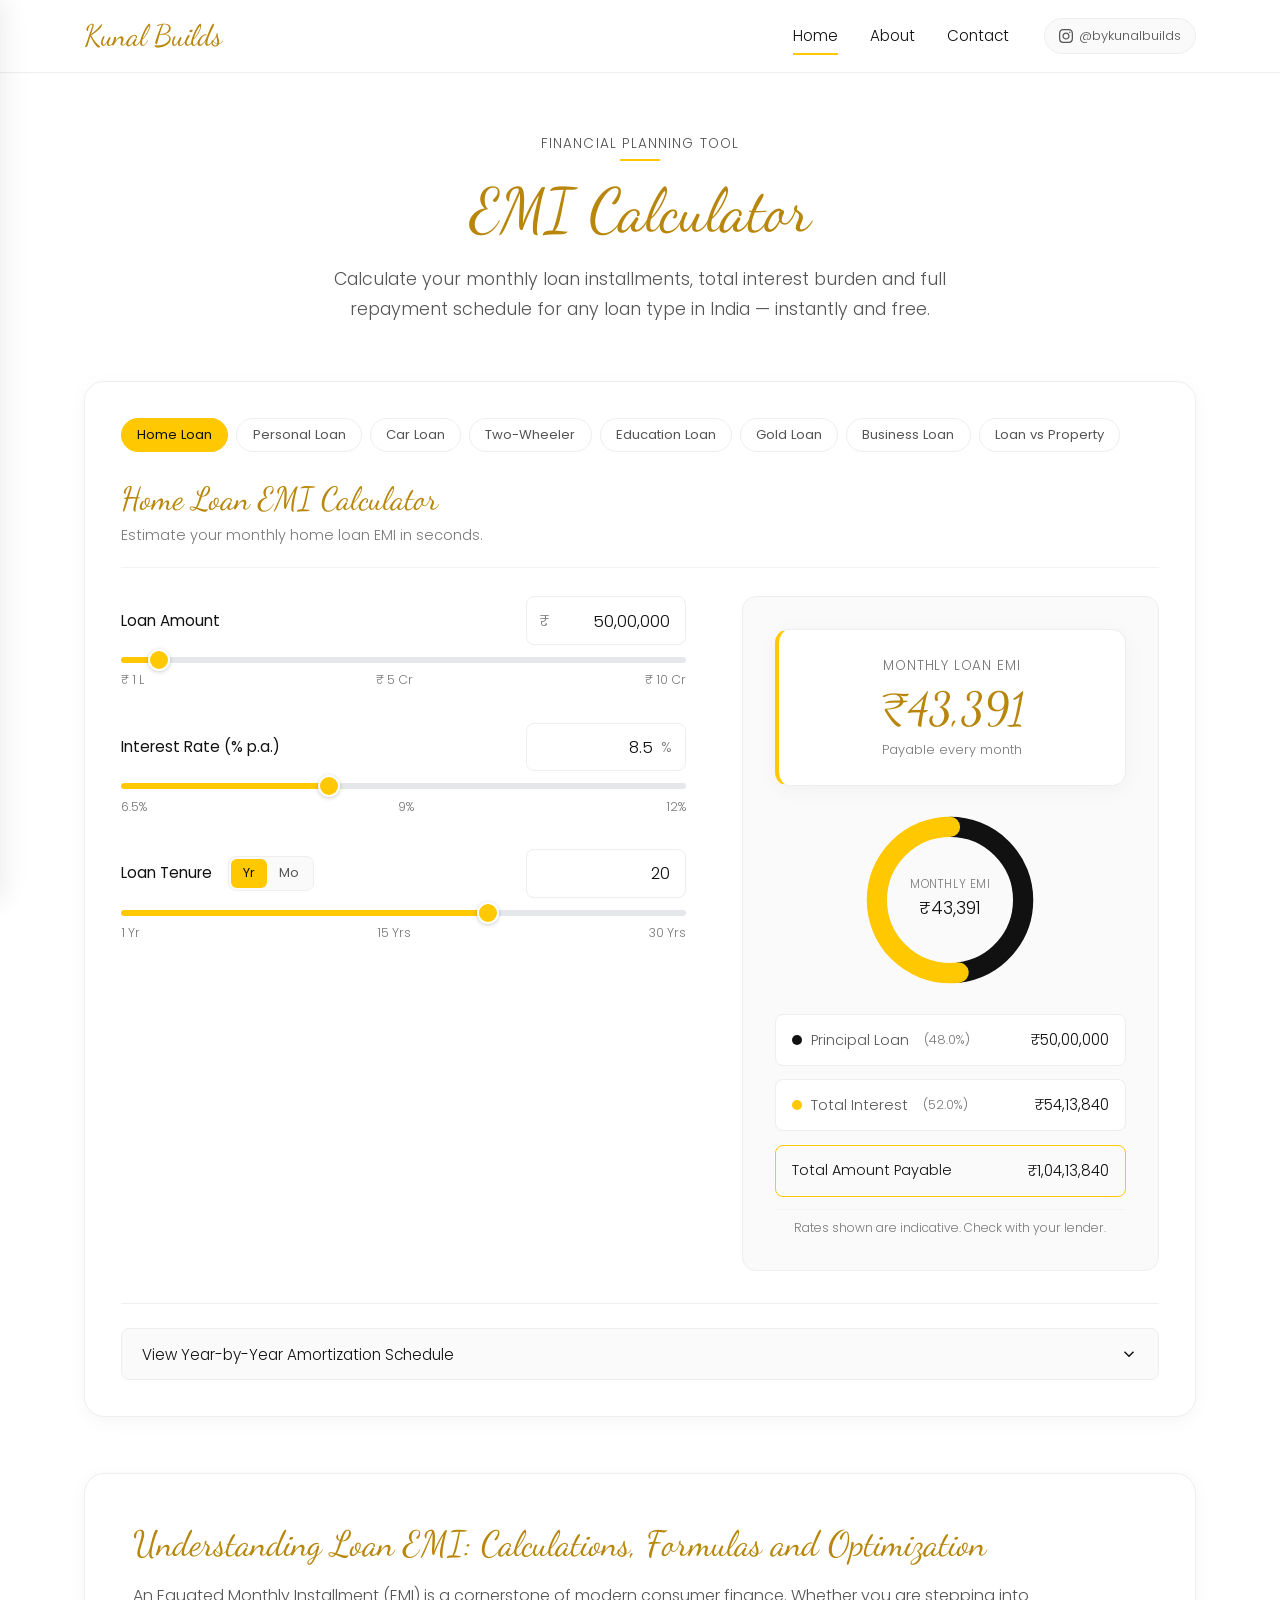
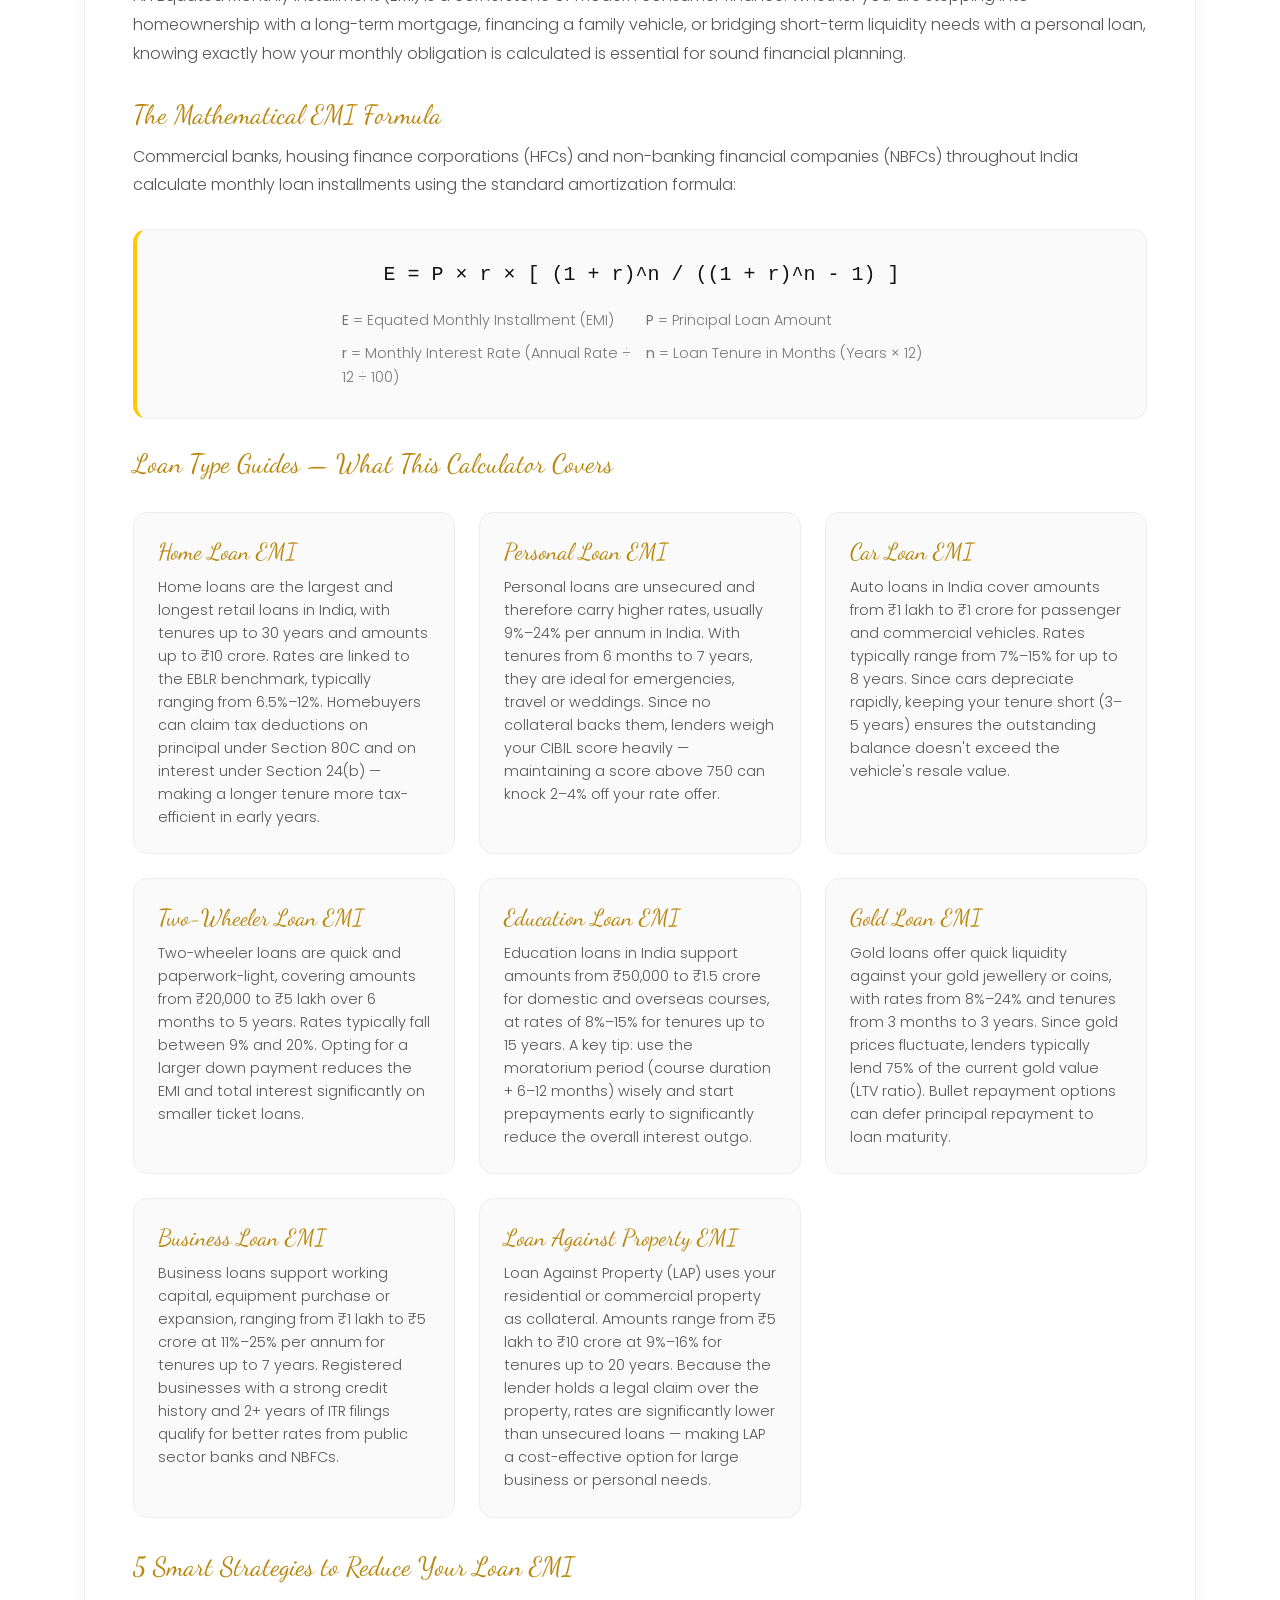
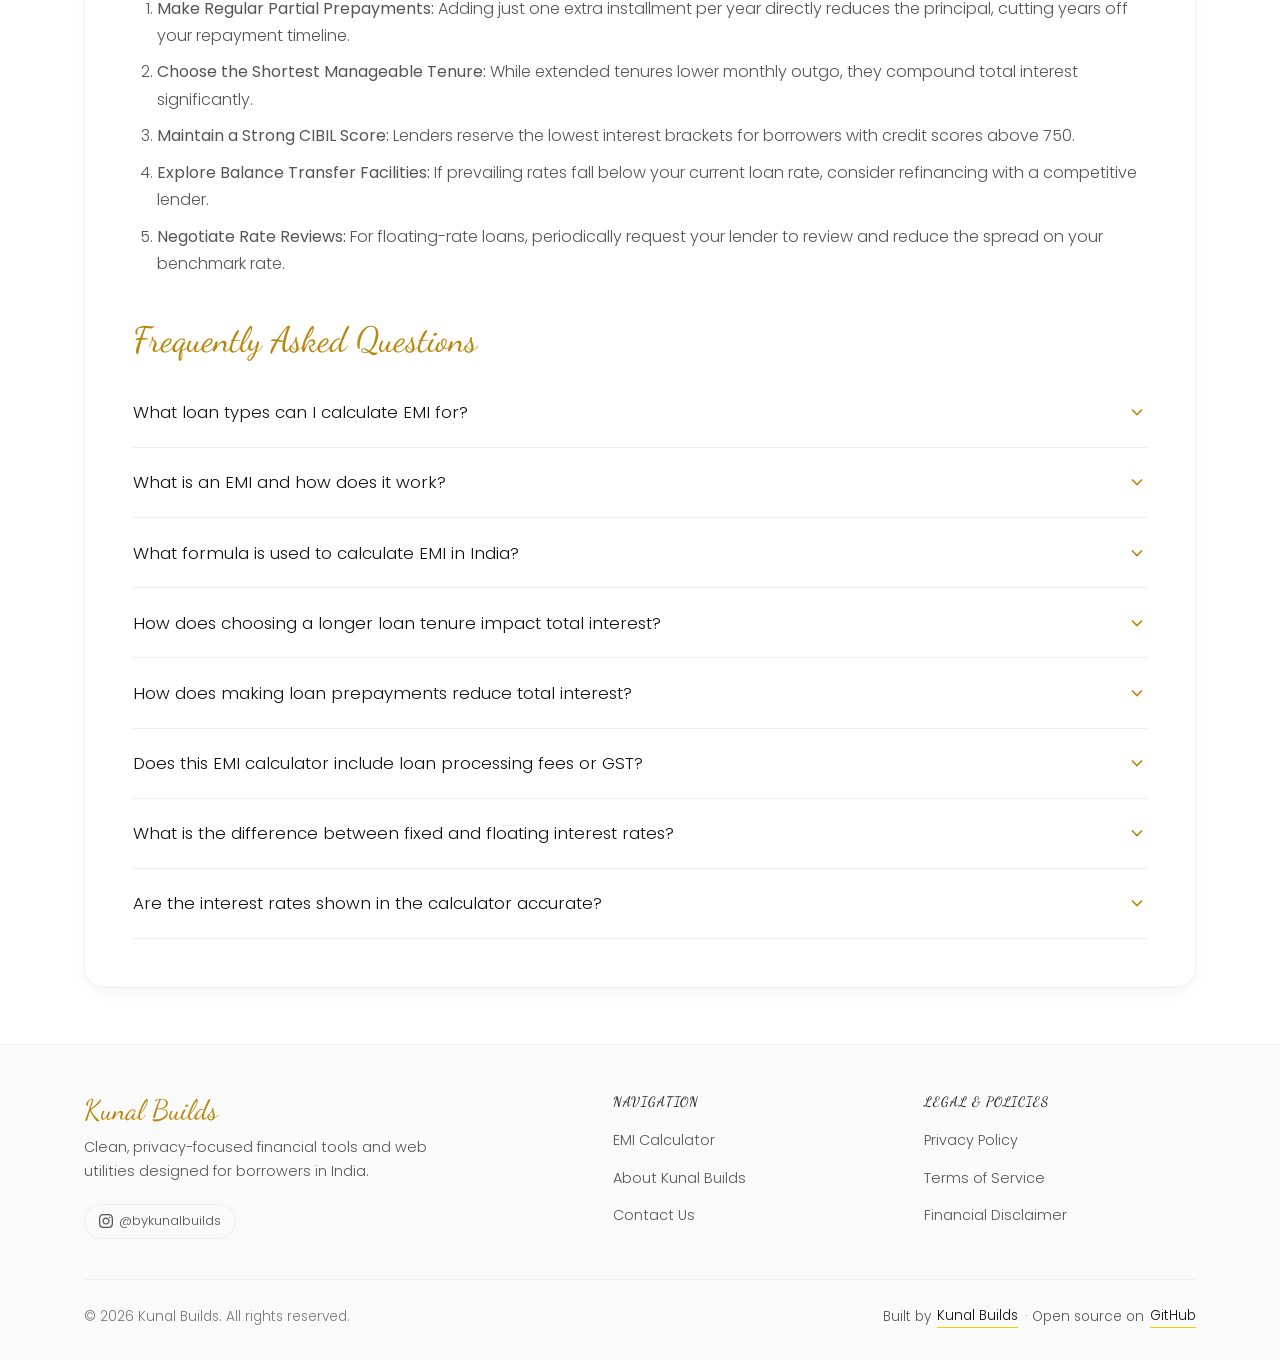
==== commit b499b817: "feat: loan type selector (8 types), real AdSense pub ID, mobile responsive polish" ====
--- a/index.html
+++ b/index.html
@@ -3,9 +3,9 @@
 <head>
   <meta charset="UTF-8">
   <meta name="viewport" content="width=device-width, initial-scale=1.0">
-  <title>EMI Calculator - Home, Car &amp; Personal Loan EMI in India</title>
-  <meta name="description" content="Calculate your home, car, and personal loan EMI in India with instant monthly payment, total interest, and yearly amortization schedule. 100% free.">
-  <meta name="keywords" content="emi calculator, home loan emi calculator, personal loan emi calculator, car loan emi calculator, emi calculator with total interest">
+  <title>EMI Calculator - Home, Car, Personal &amp; All Loan Types in India</title>
+  <meta name="description" content="Free EMI calculator for all loan types in India: Home, Personal, Car, Two-Wheeler, Education, Gold, Business and Loan Against Property. Get monthly EMI, total interest and payment breakdown instantly.">
+  <meta name="keywords" content="emi calculator, home loan emi calculator, personal loan emi calculator, car loan emi calculator, education loan emi calculator, gold loan emi calculator, business loan emi calculator, two wheeler loan emi calculator">
   <meta name="author" content="Kunal Builds">
   <meta name="robots" content="index, follow">
   <link rel="canonical" href="https://kunal17711.github.io/emi-calculator/">
@@ -15,16 +15,16 @@
   <!-- Open Graph / Facebook -->
   <meta property="og:type" content="website">
   <meta property="og:url" content="https://kunal17711.github.io/emi-calculator/">
-  <meta property="og:title" content="EMI Calculator - Home, Car &amp; Personal Loan EMI in India">
-  <meta property="og:description" content="Calculate home, car, and personal loan EMI instantly with monthly breakdown, total interest, and interactive donut chart.">
+  <meta property="og:title" content="EMI Calculator - All Loan Types in India">
+  <meta property="og:description" content="Calculate EMI for Home, Car, Personal, Education, Gold, Business and all loan types with monthly breakdown, total interest and donut chart.">
   <meta property="og:image" content="https://kunal17711.github.io/emi-calculator/assets/og-image.png">
   <meta property="og:locale" content="en_IN">
   <meta property="og:site_name" content="Kunal Builds">
 
   <!-- Twitter -->
   <meta name="twitter:card" content="summary_large_image">
-  <meta name="twitter:title" content="EMI Calculator - Home, Car &amp; Personal Loan EMI in India">
-  <meta name="twitter:description" content="Calculate home, car, and personal loan EMI instantly with monthly breakdown, total interest, and interactive donut chart.">
+  <meta name="twitter:title" content="EMI Calculator - All Loan Types in India">
+  <meta name="twitter:description" content="Calculate EMI for Home, Car, Personal, Education, Gold, Business and all loan types instantly.">
   <meta name="twitter:image" content="https://kunal17711.github.io/emi-calculator/assets/og-image.png">
 
   <!-- Fonts & Stylesheet -->
@@ -35,9 +35,9 @@
   <link rel="stylesheet" href="css/style.css">
 
   <!-- Google AdSense -->
-  <script async src="https://pagead2.googlesyndication.com/pagead/js/adsbygoogle.js?client=ca-pub-XXXXXXXXXXXXXXXX" crossorigin="anonymous"></script>
-
-  <!-- JSON-LD Structured Data: WebApplication, FAQPage, BreadcrumbList, Person/Organization -->
+  <script async src="https://pagead2.googlesyndication.com/pagead/js/adsbygoogle.js?client=ca-pub-5059610042350132" crossorigin="anonymous"></script>
+
+  <!-- JSON-LD Structured Data -->
   <script type="application/ld+json">
   {
     "@context": "https://schema.org",
@@ -50,12 +50,22 @@
         "applicationCategory": "FinanceApplication",
         "operatingSystem": "All",
         "browserRequirements": "Requires JavaScript. Requires HTML5.",
-        "description": "An intuitive, lightning-fast online EMI calculator designed for Indian loans. Calculates monthly installments, total interest, and principal amortization.",
+        "description": "A fast, free online EMI calculator for all loan types in India: Home Loan, Personal Loan, Car Loan, Two-Wheeler Loan, Education Loan, Gold Loan, Business Loan and Loan Against Property. Calculates monthly installments, total interest and amortization schedule.",
         "offers": {
           "@type": "Offer",
           "price": "0",
           "priceCurrency": "INR"
         },
+        "featureList": [
+          "Home Loan EMI Calculator",
+          "Personal Loan EMI Calculator",
+          "Car Loan EMI Calculator",
+          "Two-Wheeler Loan EMI Calculator",
+          "Education Loan EMI Calculator",
+          "Gold Loan EMI Calculator",
+          "Business Loan EMI Calculator",
+          "Loan Against Property EMI Calculator"
+        ],
         "author": {
           "@type": "Person",
           "name": "Kunal Builds",
@@ -100,10 +110,18 @@
         "mainEntity": [
           {
             "@type": "Question",
+            "name": "What loan types can I calculate EMI for on this tool?",
+            "acceptedAnswer": {
+              "@type": "Answer",
+              "text": "This EMI calculator supports Home Loan, Personal Loan, Car Loan, Two-Wheeler Loan, Education Loan, Gold Loan, Business Loan, and Loan Against Property. Each type pre-fills the typical Indian market range for loan amount, interest rate and tenure."
+            }
+          },
+          {
+            "@type": "Question",
             "name": "What is an EMI and how does it work?",
             "acceptedAnswer": {
               "@type": "Answer",
-              "text": "An Equated Monthly Installment (EMI) is a fixed monthly payment paid by a borrower to a financial lender on a specific date each calendar month. The payment consists of both interest on the remaining principal and a portion of the principal balance itself."
+              "text": "An Equated Monthly Installment (EMI) is a fixed monthly payment paid by a borrower to a lender on a specified date each month. It consists of both a principal component and an interest component, calculated using the reducing-balance method."
             }
           },
           {
@@ -111,7 +129,7 @@
             "name": "What formula is used to calculate EMI in India?",
             "acceptedAnswer": {
               "@type": "Answer",
-              "text": "The standardized formula used by Indian banks and NBFCs is: E = P * r * (1 + r)^n / ((1 + r)^n - 1), where P represents the Principal loan amount, r represents the monthly interest rate (Annual Rate / 12 / 100), and n represents the total loan tenure in months."
+              "text": "The standardized formula used by Indian banks and NBFCs is: E = P × r × (1 + r)^n / ((1 + r)^n - 1), where P is the Principal, r is the monthly interest rate (Annual Rate / 12 / 100), and n is the tenure in months."
             }
           },
           {
@@ -119,15 +137,31 @@
             "name": "How does choosing a longer loan tenure impact total interest?",
             "acceptedAnswer": {
               "@type": "Answer",
-              "text": "A longer loan tenure decreases the monthly installment amount, easing monthly cash flow, but significantly increases the cumulative interest paid across the loan term. Shorter tenures require higher monthly payments but yield substantial savings in total interest."
-            }
-          },
-          {
-            "@type": "Question",
-            "name": "Can I calculate home loan, car loan, and personal loan EMIs with this tool?",
-            "acceptedAnswer": {
-              "@type": "Answer",
-              "text": "Yes. This calculator is fully versatile and handles all types of retail loans including home loans, vehicle loans, education loans, and personal loans across flexible tenures in years or months."
+              "text": "A longer tenure reduces the monthly EMI, making it more manageable, but significantly increases the total interest paid over the loan life. Shorter tenures require higher monthly payments but save substantially on interest."
+            }
+          },
+          {
+            "@type": "Question",
+            "name": "What is the typical interest rate for a home loan in India?",
+            "acceptedAnswer": {
+              "@type": "Answer",
+              "text": "Home loan interest rates in India typically range from 6.5% to 12% per annum depending on the lender, borrower's credit score and the EBLR-linked rate. Rates shown in this calculator are indicative — always confirm with your lender."
+            }
+          },
+          {
+            "@type": "Question",
+            "name": "Does this EMI calculator include loan processing fees or GST?",
+            "acceptedAnswer": {
+              "@type": "Answer",
+              "text": "This calculator computes only the monthly principal and interest components. Upfront charges like processing fees, documentation charges, stamp duty and applicable 18% GST are paid separately at loan origination."
+            }
+          },
+          {
+            "@type": "Question",
+            "name": "What is the difference between fixed and floating interest rates?",
+            "acceptedAnswer": {
+              "@type": "Answer",
+              "text": "Fixed interest rates stay constant throughout the loan tenure. Floating rates fluctuate with external benchmarks like the RBI Repo Rate, causing your EMI or tenure to adjust over time."
             }
           },
           {
@@ -135,23 +169,7 @@
             "name": "How does making loan prepayments reduce EMI?",
             "acceptedAnswer": {
               "@type": "Answer",
-              "text": "Any prepayment directly reduces the outstanding principal balance. Borrowers can subsequently choose either to lower their remaining monthly EMI while retaining the original tenure, or keep the EMI constant to shorten the tenure and save on total interest."
-            }
-          },
-          {
-            "@type": "Question",
-            "name": "Does this EMI calculator include loan processing fees or GST?",
-            "acceptedAnswer": {
-              "@type": "Answer",
-              "text": "This calculator computes the core monthly principal and interest components. Upfront non-interest charges like processing fees, documentation charges, stamp duty, and applicable 18% GST are paid separately at loan origination."
-            }
-          },
-          {
-            "@type": "Question",
-            "name": "What is the difference between fixed and floating interest rates?",
-            "acceptedAnswer": {
-              "@type": "Answer",
-              "text": "Fixed interest rates stay constant throughout the entire loan tenure, keeping your EMI unchanged. Floating interest rates fluctuate according to external benchmarks set by the Reserve Bank of India (RBI Repo Rate), which causes your EMI or loan tenure to adjust over time."
+              "text": "Any prepayment directly reduces the outstanding principal. Borrowers can then choose to lower the remaining monthly EMI or keep the EMI the same to shorten the tenure and save on total interest."
             }
           }
         ]
@@ -214,35 +232,61 @@
   </header>
 
   <main id="main-content" class="container">
-    <!-- Hero Header -->
+    <!-- Hero Header (only H1 on page) -->
     <section class="hero-section fade-up">
       <span class="hero-tagline">Financial Planning Tool</span>
       <h1 class="hero-title">EMI Calculator</h1>
-      <p class="hero-desc">Calculate your monthly loan installments, total interest burden, and full repayment schedule instantly.</p>
+      <p class="hero-desc">Calculate your monthly loan installments, total interest burden and full repayment schedule for any loan type in India — instantly and free.</p>
     </section>
 
     <!-- Calculator Card -->
     <section class="calculator-card fade-up" aria-label="Loan EMI Calculator">
+
+      <!-- Loan Type Selector -->
+      <div class="loan-type-selector-wrap">
+        <div
+          class="loan-type-selector"
+          id="loanTypeSelector"
+          role="tablist"
+          aria-label="Select Loan Type"
+        >
+          <button type="button" class="loan-type-btn active" role="tab" aria-selected="true"  data-type="home-loan">Home Loan</button>
+          <button type="button" class="loan-type-btn" role="tab" aria-selected="false" data-type="personal-loan">Personal Loan</button>
+          <button type="button" class="loan-type-btn" role="tab" aria-selected="false" data-type="car-loan">Car Loan</button>
+          <button type="button" class="loan-type-btn" role="tab" aria-selected="false" data-type="two-wheeler-loan">Two-Wheeler</button>
+          <button type="button" class="loan-type-btn" role="tab" aria-selected="false" data-type="education-loan">Education Loan</button>
+          <button type="button" class="loan-type-btn" role="tab" aria-selected="false" data-type="gold-loan">Gold Loan</button>
+          <button type="button" class="loan-type-btn" role="tab" aria-selected="false" data-type="business-loan">Business Loan</button>
+          <button type="button" class="loan-type-btn" role="tab" aria-selected="false" data-type="lap">Loan vs Property</button>
+        </div>
+      </div>
+
+      <!-- Card Heading (H2) + Subtext -->
+      <div class="calc-card-heading">
+        <h2 id="calcCardTitle">Home Loan EMI Calculator</h2>
+        <p id="calcCardSubtitle" class="calc-card-subtitle">Estimate your monthly home loan EMI in seconds.</p>
+      </div>
+
       <div class="calculator-grid">
-        
+
         <!-- Left: Input Controls -->
         <div class="calc-inputs">
-          
+
           <!-- Loan Amount -->
           <div class="input-group">
             <div class="input-header">
               <label for="loanAmountInput" class="input-label">Loan Amount</label>
               <div class="input-field-wrapper">
                 <span class="input-prefix" aria-hidden="true">₹</span>
-                <input type="text" id="loanAmountInput" class="calc-text-input has-prefix" placeholder="e.g. 25,00,000" aria-label="Loan Amount in Rupees">
+                <input type="text" id="loanAmountInput" class="calc-text-input has-prefix" placeholder="e.g. 50,00,000" aria-label="Loan Amount in Rupees">
               </div>
             </div>
             <div class="range-slider-wrapper">
-              <input type="range" id="loanAmountRange" class="calc-range" min="50000" max="20000000" step="10000" value="2500000" aria-label="Loan Amount Slider">
-              <div class="range-minmax">
-                <span>₹ 50 K</span>
-                <span>₹ 1 Cr</span>
-                <span>₹ 2 Cr</span>
+              <input type="range" id="loanAmountRange" class="calc-range" min="100000" max="100000000" step="50000" value="5000000" aria-label="Loan Amount Slider">
+              <div class="range-minmax" id="amountRangeLabels">
+                <span id="amountMinLabel">₹ 1 L</span>
+                <span id="amountMidLabel">₹ 5 Cr</span>
+                <span id="amountMaxLabel">₹ 10 Cr</span>
               </div>
             </div>
           </div>
@@ -252,16 +296,16 @@
             <div class="input-header">
               <label for="interestRateInput" class="input-label">Interest Rate (% p.a.)</label>
               <div class="input-field-wrapper">
-                <input type="number" id="interestRateInput" class="calc-text-input has-suffix" placeholder="e.g. 8.5" min="1" max="30" step="0.1" aria-label="Annual Interest Rate">
+                <input type="number" id="interestRateInput" class="calc-text-input has-suffix" placeholder="e.g. 8.5" min="0.1" max="50" step="0.1" aria-label="Annual Interest Rate">
                 <span class="input-suffix" aria-hidden="true">%</span>
               </div>
             </div>
             <div class="range-slider-wrapper">
-              <input type="range" id="interestRateRange" class="calc-range" min="1" max="30" step="0.1" value="8.5" aria-label="Interest Rate Slider">
-              <div class="range-minmax">
-                <span>1%</span>
-                <span>15%</span>
-                <span>30%</span>
+              <input type="range" id="interestRateRange" class="calc-range" min="6.5" max="12" step="0.1" value="8.5" aria-label="Interest Rate Slider">
+              <div class="range-minmax" id="rateRangeLabels">
+                <span id="rateMinLabel">6.5%</span>
+                <span id="rateMidLabel">9%</span>
+                <span id="rateMaxLabel">12%</span>
               </div>
             </div>
           </div>
@@ -277,14 +321,14 @@
                 </div>
               </div>
               <div class="input-field-wrapper">
-                <input type="number" id="tenureInput" class="calc-text-input" placeholder="e.g. 20" min="1" max="30" step="1" aria-label="Tenure Value">
+                <input type="number" id="tenureInput" class="calc-text-input" placeholder="e.g. 20" min="1" max="360" step="1" aria-label="Tenure Value">
               </div>
             </div>
             <div class="range-slider-wrapper">
               <input type="range" id="tenureRange" class="calc-range" min="1" max="30" step="1" value="20" aria-label="Tenure Slider">
               <div class="range-minmax">
                 <span id="tenureMinLabel">1 Yr</span>
-                <span>15 Yrs</span>
+                <span id="tenureMidLabel">15 Yrs</span>
                 <span id="tenureMaxLabel">30 Yrs</span>
               </div>
             </div>
@@ -294,7 +338,7 @@
 
         <!-- Right: Results & Donut Chart -->
         <div class="calc-results" aria-live="polite">
-          
+
           <div class="emi-highlight-box">
             <div class="emi-highlight-title">Monthly Loan EMI</div>
             <div class="emi-highlight-value" id="emiDisplay">₹ 0</div>
@@ -343,6 +387,9 @@
               <div class="metric-value" id="totalPaymentDisplay">₹ 0</div>
             </div>
           </div>
+
+          <!-- Indicative rate note -->
+          <p class="indicative-note">Rates shown are indicative. Check with your lender.</p>
 
         </div>
 
@@ -371,29 +418,17 @@
       </div>
     </section>
 
-    <!-- 600+ Words SEO Content & Educational Guide -->
+    <!-- 800+ Words SEO Content & Educational Guide -->
     <article class="seo-article fade-up" id="guide">
-      <h2>Understanding Loan EMI: Calculations, Formulas, and Optimization</h2>
-      
+      <h2>Understanding Loan EMI: Calculations, Formulas and Optimization</h2>
+
       <p>
-        An Equated Monthly Installment (EMI) is a cornerstone of modern consumer finance. Whether you are stepping into homeownership with a long-term mortgage, financing a family vehicle, or bridging short-term liquidity needs with a personal loan, knowing exactly how your monthly obligation is calculated is essential for sound financial planning. This comprehensive guide breaks down the underlying mathematics, provides real-world examples, and explores proven techniques to lower your interest burden.
-      </p>
-
-      <h3>How an Equated Monthly Installment Works</h3>
-      <p>
-        An EMI is a steady monthly sum paid by a borrower to a bank or financial institution on an agreed date each month. Each installment is composed of two distinct components:
-      </p>
-      <ul>
-        <li><strong>Principal Component:</strong> The portion of your monthly repayment that directly reduces the borrowed capital balance.</li>
-        <li><strong>Interest Component:</strong> The cost charged by the lender for providing credit, calculated on the outstanding balance.</li>
-      </ul>
-      <p>
-        Under the standard reducing-balance method adopted by Indian lending institutions, the interest portion is largest during the initial repayment cycles when the principal is highest. As you make each monthly payment, the principal balance gradually falls, causing subsequent interest charges to decline while an increasing share of your EMI goes toward debt liquidation.
+        An Equated Monthly Installment (EMI) is a cornerstone of modern consumer finance. Whether you are stepping into homeownership with a long-term mortgage, financing a family vehicle, or bridging short-term liquidity needs with a personal loan, knowing exactly how your monthly obligation is calculated is essential for sound financial planning.
       </p>
 
       <h3>The Mathematical EMI Formula</h3>
       <p>
-        Commercial banks, housing finance corporations (HFCs), and non-banking financial companies (NBFCs) throughout India calculate monthly loan installments using the standard amortization formula:
+        Commercial banks, housing finance corporations (HFCs) and non-banking financial companies (NBFCs) throughout India calculate monthly loan installments using the standard amortization formula:
       </p>
 
       <div class="formula-card">
@@ -406,70 +441,59 @@
         </div>
       </div>
 
-      <h3>Worked Example: Home Loan in India</h3>
-      <p>
-        Consider a practical borrowing scenario:
-      </p>
-      <ul>
-        <li><strong>Principal Amount (P):</strong> ₹ 25,00,000</li>
-        <li><strong>Annual Interest Rate:</strong> 8.5% per annum</li>
-        <li><strong>Monthly Interest Rate (r):</strong> 8.5 / (12 &times; 100) = 0.0070833</li>
-        <li><strong>Loan Tenure (n):</strong> 20 Years (240 Months)</li>
-      </ul>
-      <p>
-        Applying these values to the formula:
-      </p>
-      <p>
-        <code>(1 + 0.0070833)^240 &approx; 5.4357</code><br>
-        <code>Numerator = 25,00,000 &times; 0.0070833 &times; 5.4357 &approx; 96,259.97</code><br>
-        <code>Denominator = 5.4357 - 1 = 4.4357</code><br>
-        <code>Monthly EMI (E) = 96,259.97 / 4.4357 = ₹ 21,696</code>
-      </p>
-      <p>
-        Over the complete 20-year term, the borrower pays 240 installments totaling ₹ 52,07,040. Of this total payment, ₹ 25,00,000 is the borrowed principal, and ₹ 27,07,040 is the cumulative interest paid.
-      </p>
-
-      <h3>Tailored Loan Guides</h3>
+      <h3>Loan Type Guides — What This Calculator Covers</h3>
+
       <div class="loan-types-grid">
-        <div class="loan-type-card">
-          <h4>Home Loan EMI Calculator</h4>
-          <p>
-            Home loans generally feature the largest borrowing sums and longest repayment horizons, typically spanning 15 to 30 years. Floating interest rates tied to external benchmark lending rates (EBLR) allow borrowers to take advantage of favorable interest cycles. Homebuyers can also claim income tax deductions on principal repayment under Section 80C and interest charges under Section 24(b).
-          </p>
-        </div>
-
-        <div class="loan-type-card">
-          <h4>Personal Loan EMI Calculator</h4>
-          <p>
-            Personal loans are unsecured credit facilities, which typically command higher interest rates ranging between 10.5% and 24% per annum. Repayment tenures are shorter, usually spanning 1 to 5 years. Calculating your exact EMI helps prevent over-leveraging and keeps your debt-to-income ratio in a healthy zone.
-          </p>
-        </div>
-
-        <div class="loan-type-card">
-          <h4>Car Loan EMI Calculator</h4>
-          <p>
-            Auto loans allow individuals to purchase commercial or passenger vehicles over tenures of 3 to 7 years. Because automobiles are depreciating assets, selecting an optimal tenure prevents a situation where the vehicle's market value drops below the outstanding loan balance.
-          </p>
-        </div>
-      </div>
-
-      <h3>5 Smart Strategies to Reduce Loan EMI and Total Interest</h3>
+
+        <div class="loan-type-card">
+          <h4>Home Loan EMI</h4>
+          <p>Home loans are the largest and longest retail loans in India, with tenures up to 30 years and amounts up to ₹10 crore. Rates are linked to the EBLR benchmark, typically ranging from 6.5%–12%. Homebuyers can claim tax deductions on principal under Section 80C and on interest under Section 24(b) — making a longer tenure more tax-efficient in early years.</p>
+        </div>
+
+        <div class="loan-type-card">
+          <h4>Personal Loan EMI</h4>
+          <p>Personal loans are unsecured and therefore carry higher rates, usually 9%–24% per annum in India. With tenures from 6 months to 7 years, they are ideal for emergencies, travel or weddings. Since no collateral backs them, lenders weigh your CIBIL score heavily — maintaining a score above 750 can knock 2–4% off your rate offer.</p>
+        </div>
+
+        <div class="loan-type-card">
+          <h4>Car Loan EMI</h4>
+          <p>Auto loans in India cover amounts from ₹1 lakh to ₹1 crore for passenger and commercial vehicles. Rates typically range from 7%–15% for up to 8 years. Since cars depreciate rapidly, keeping your tenure short (3–5 years) ensures the outstanding balance doesn't exceed the vehicle's resale value.</p>
+        </div>
+
+        <div class="loan-type-card">
+          <h4>Two-Wheeler Loan EMI</h4>
+          <p>Two-wheeler loans are quick and paperwork-light, covering amounts from ₹20,000 to ₹5 lakh over 6 months to 5 years. Rates typically fall between 9% and 20%. Opting for a larger down payment reduces the EMI and total interest significantly on smaller ticket loans.</p>
+        </div>
+
+        <div class="loan-type-card">
+          <h4>Education Loan EMI</h4>
+          <p>Education loans in India support amounts from ₹50,000 to ₹1.5 crore for domestic and overseas courses, at rates of 8%–15% for tenures up to 15 years. A key tip: use the moratorium period (course duration + 6–12 months) wisely and start prepayments early to significantly reduce the overall interest outgo.</p>
+        </div>
+
+        <div class="loan-type-card">
+          <h4>Gold Loan EMI</h4>
+          <p>Gold loans offer quick liquidity against your gold jewellery or coins, with rates from 8%–24% and tenures from 3 months to 3 years. Since gold prices fluctuate, lenders typically lend 75% of the current gold value (LTV ratio). Bullet repayment options can defer principal repayment to loan maturity.</p>
+        </div>
+
+        <div class="loan-type-card">
+          <h4>Business Loan EMI</h4>
+          <p>Business loans support working capital, equipment purchase or expansion, ranging from ₹1 lakh to ₹5 crore at 11%–25% per annum for tenures up to 7 years. Registered businesses with a strong credit history and 2+ years of ITR filings qualify for better rates from public sector banks and NBFCs.</p>
+        </div>
+
+        <div class="loan-type-card">
+          <h4>Loan Against Property EMI</h4>
+          <p>Loan Against Property (LAP) uses your residential or commercial property as collateral. Amounts range from ₹5 lakh to ₹10 crore at 9%–16% for tenures up to 20 years. Because the lender holds a legal claim over the property, rates are significantly lower than unsecured loans — making LAP a cost-effective option for large business or personal needs.</p>
+        </div>
+
+      </div>
+
+      <h3>5 Smart Strategies to Reduce Your Loan EMI</h3>
       <ol>
-        <li>
-          <strong>Make Regular Partial Prepayments:</strong> Adding just one additional installment per calendar year directly reduces the outstanding principal, shaving years off your repayment timeline and saving significant interest.
-        </li>
-        <li>
-          <strong>Choose the Shortest Manageable Tenure:</strong> While extended tenures lower your monthly outlay, they compound total interest significantly. Choose the shortest duration that fits comfortably within your monthly budget.
-        </li>
-        <li>
-          <strong>Maintain a Strong CIBIL Score:</strong> Lenders reserve their lowest interest brackets for borrowers with credit scores above 750. A higher credit rating directly improves your borrowing terms.
-        </li>
-        <li>
-          <strong>Explore Balance Transfer Facilities:</strong> If prevailing benchmark interest rates fall below your current loan agreement, consider refinancing with another lender offering competitive rates.
-        </li>
-        <li>
-          <strong>Request Annual Rate Reviews:</strong> For floating-rate loans, periodically check whether your lending institution has reduced benchmark spreads for existing customers.
-        </li>
+        <li><strong>Make Regular Partial Prepayments:</strong> Adding just one extra installment per year directly reduces the principal, cutting years off your repayment timeline.</li>
+        <li><strong>Choose the Shortest Manageable Tenure:</strong> While extended tenures lower monthly outgo, they compound total interest significantly.</li>
+        <li><strong>Maintain a Strong CIBIL Score:</strong> Lenders reserve the lowest interest brackets for borrowers with credit scores above 750.</li>
+        <li><strong>Explore Balance Transfer Facilities:</strong> If prevailing rates fall below your current loan rate, consider refinancing with a competitive lender.</li>
+        <li><strong>Negotiate Rate Reviews:</strong> For floating-rate loans, periodically request your lender to review and reduce the spread on your benchmark rate.</li>
       </ol>
 
       <!-- FAQ Section -->
@@ -478,6 +502,16 @@
 
         <div class="faq-item">
           <button type="button" class="faq-question" aria-expanded="false">
+            <span>What loan types can I calculate EMI for?</span>
+            <svg viewBox="0 0 24 24" fill="none" stroke="currentColor" stroke-width="2"><polyline points="6 9 12 15 18 9"></polyline></svg>
+          </button>
+          <div class="faq-answer">
+            <p>This calculator supports Home Loan, Personal Loan, Car Loan, Two-Wheeler Loan, Education Loan, Gold Loan, Business Loan and Loan Against Property. Select a loan type from the pill buttons at the top of the calculator card to load type-specific sliders and defaults.</p>
+          </div>
+        </div>
+
+        <div class="faq-item">
+          <button type="button" class="faq-question" aria-expanded="false">
             <span>What is an EMI and how does it work?</span>
             <svg viewBox="0 0 24 24" fill="none" stroke="currentColor" stroke-width="2"><polyline points="6 9 12 15 18 9"></polyline></svg>
           </button>
@@ -502,27 +536,17 @@
             <svg viewBox="0 0 24 24" fill="none" stroke="currentColor" stroke-width="2"><polyline points="6 9 12 15 18 9"></polyline></svg>
           </button>
           <div class="faq-answer">
-            <p>A longer tenure yields a smaller monthly installment, making monthly budgeting manageable, but causes total interest payments to compound over time. A shorter tenure increases monthly outgo but produces substantial interest savings.</p>
-          </div>
-        </div>
-
-        <div class="faq-item">
-          <button type="button" class="faq-question" aria-expanded="false">
-            <span>Can I calculate home loan, car loan, and personal loan EMIs with this tool?</span>
-            <svg viewBox="0 0 24 24" fill="none" stroke="currentColor" stroke-width="2"><polyline points="6 9 12 15 18 9"></polyline></svg>
-          </button>
-          <div class="faq-answer">
-            <p>Yes. The reducing balance algorithm accommodates all consumer loans, whether you are planning a 25-year home mortgage, a 5-year auto loan, or a 3-year personal loan.</p>
-          </div>
-        </div>
-
-        <div class="faq-item">
-          <button type="button" class="faq-question" aria-expanded="false">
-            <span>How does making loan prepayments reduce EMI?</span>
-            <svg viewBox="0 0 24 24" fill="none" stroke="currentColor" stroke-width="2"><polyline points="6 9 12 15 18 9"></polyline></svg>
-          </button>
-          <div class="faq-answer">
-            <p>Any prepayment directly reduces your principal liability. Borrowers can choose between reducing future monthly installments or maintaining the same installment to shorten their overall loan term.</p>
+            <p>A longer tenure yields a smaller monthly installment but causes total interest payments to compound significantly. A shorter tenure increases monthly outgo but produces substantial interest savings.</p>
+          </div>
+        </div>
+
+        <div class="faq-item">
+          <button type="button" class="faq-question" aria-expanded="false">
+            <span>How does making loan prepayments reduce total interest?</span>
+            <svg viewBox="0 0 24 24" fill="none" stroke="currentColor" stroke-width="2"><polyline points="6 9 12 15 18 9"></polyline></svg>
+          </button>
+          <div class="faq-answer">
+            <p>Any prepayment directly reduces your principal liability. Borrowers can choose between reducing future monthly installments or maintaining the same installment to shorten the overall loan term.</p>
           </div>
         </div>
 
@@ -532,7 +556,7 @@
             <svg viewBox="0 0 24 24" fill="none" stroke="currentColor" stroke-width="2"><polyline points="6 9 12 15 18 9"></polyline></svg>
           </button>
           <div class="faq-answer">
-            <p>This calculator focuses on monthly principal and interest charges. Upfront bank fees, including processing charges, administrative costs, and applicable 18% GST, are settled separately during loan disbursement.</p>
+            <p>This calculator focuses on monthly principal and interest charges. Upfront bank fees, including processing charges, administrative costs and applicable 18% GST, are settled separately during loan disbursement.</p>
           </div>
         </div>
 
@@ -545,6 +569,17 @@
             <p>Fixed rates remain identical across your entire loan life. Floating rates adjust with external benchmark lending rates, which causes your installment or tenure to shift as monetary policy changes.</p>
           </div>
         </div>
+
+        <div class="faq-item">
+          <button type="button" class="faq-question" aria-expanded="false">
+            <span>Are the interest rates shown in the calculator accurate?</span>
+            <svg viewBox="0 0 24 24" fill="none" stroke="currentColor" stroke-width="2"><polyline points="6 9 12 15 18 9"></polyline></svg>
+          </button>
+          <div class="faq-answer">
+            <p>The default rates are indicative market ranges based on typical Indian lending conditions. Actual rates vary by lender, your credit profile and current RBI policy. Always verify the exact rate with your bank or NBFC before taking a loan.</p>
+          </div>
+        </div>
+
       </section>
     </article>
   </main>
--- a/css/style.css
+++ b/css/style.css
@@ -1280,18 +1280,177 @@
   }
 }
 
-/* Responsive Utilities */
+/* ==========================================================================
+   LOAN TYPE SELECTOR — Pill Buttons
+   ========================================================================== */
+
+.loan-type-selector-wrap {
+  overflow-x: auto;
+  -webkit-overflow-scrolling: touch;
+  scroll-snap-type: x proximity;
+  scrollbar-width: none;
+  margin-bottom: 1.25rem;
+  margin-left: -0.25rem;
+  margin-right: -0.25rem;
+  padding: 0 0.25rem 0.4rem;
+}
+
+.loan-type-selector-wrap::-webkit-scrollbar {
+  display: none;
+}
+
+.loan-type-selector {
+  display: flex;
+  flex-wrap: nowrap;
+  gap: 0.5rem;
+  min-width: max-content;
+}
+
+@media (min-width: 700px) {
+  .loan-type-selector {
+    flex-wrap: wrap;
+    min-width: unset;
+  }
+}
+
+.loan-type-btn {
+  flex-shrink: 0;
+  scroll-snap-align: start;
+  background: #ffffff;
+  border: 1.5px solid var(--color-border);
+  border-radius: var(--radius-full);
+  color: var(--text-muted);
+  font-family: var(--font-body);
+  font-size: 0.82rem;
+  font-weight: 400;
+  padding: 0.4rem 0.95rem;
+  cursor: pointer;
+  transition: background-color var(--transition-fast), border-color var(--transition-fast), color var(--transition-fast);
+  white-space: nowrap;
+}
+
+.loan-type-btn:hover {
+  border-color: var(--color-bright-yellow);
+  color: var(--text-main);
+}
+
+.loan-type-btn.active,
+.loan-type-btn[aria-selected="true"] {
+  background-color: var(--color-bright-yellow);
+  border-color: var(--color-bright-yellow);
+  color: #111111;
+}
+
+.loan-type-btn:focus-visible {
+  outline: 2px solid var(--color-bright-yellow);
+  outline-offset: 2px;
+}
+
+/* Calculator Card Heading (H2) + subtitle */
+.calc-card-heading {
+  margin-bottom: 1.75rem;
+  padding-bottom: 1.25rem;
+  border-bottom: 1px solid var(--color-border-light);
+}
+
+.calc-card-heading h2 {
+  font-size: clamp(1.45rem, 3vw + 0.5rem, 2rem);
+  color: var(--color-golden);
+  margin-bottom: 0.25rem;
+}
+
+.calc-card-subtitle {
+  font-size: 0.9rem;
+  color: var(--text-dim);
+  margin: 0;
+}
+
+/* Indicative rate note below results */
+.indicative-note {
+  font-size: 0.76rem;
+  color: var(--text-dim);
+  text-align: center;
+  margin-top: 0.75rem;
+  padding-top: 0.5rem;
+  border-top: 1px solid var(--color-border-light);
+}
+
+/* ==========================================================================
+   RESPONSIVE — Mobile-first improvements (320px and up)
+   ========================================================================== */
+
 @media (max-width: 768px) {
   .calculator-card {
-    padding: 1.5rem;
+    padding: 1.4rem 1.1rem;
+    border-radius: var(--radius-md);
   }
   .calc-results {
-    padding: 1.5rem;
+    padding: 1.25rem;
   }
   .seo-article {
-    padding: 1.75rem;
+    padding: 1.5rem 1.1rem;
   }
   .page-card {
-    padding: 1.75rem;
-  }
-}
+    padding: 1.5rem 1.1rem;
+  }
+  .input-header {
+    flex-wrap: wrap;
+    gap: 0.6rem;
+  }
+  .schedule-content {
+    overflow-x: auto;
+    -webkit-overflow-scrolling: touch;
+  }
+  .schedule-table {
+    min-width: 480px;
+  }
+  .donut-svg-wrapper {
+    width: 150px;
+    height: 150px;
+  }
+  .footer-grid {
+    grid-template-columns: 1fr;
+    gap: 2rem;
+  }
+  .loan-types-grid {
+    grid-template-columns: 1fr;
+  }
+}
+
+@media (max-width: 480px) {
+  .calculator-card {
+    padding: 1.1rem 0.9rem;
+  }
+  .calc-results {
+    padding: 1rem 0.9rem;
+  }
+  .hero-section {
+    padding: 2.2rem 0 1.25rem;
+  }
+  .hero-title {
+    font-size: 2.2rem;
+  }
+  .calc-text-input {
+    width: 130px;
+    font-size: 1rem;
+  }
+}
+
+@media (max-width: 380px) {
+  .calc-text-input {
+    width: 110px;
+    font-size: 0.95rem;
+    padding: 0.55rem 0.7rem;
+  }
+  .input-label {
+    font-size: 0.88rem;
+  }
+  .metric-row {
+    flex-wrap: wrap;
+    gap: 0.3rem;
+  }
+  .emi-highlight-value {
+    font-size: 1.9rem;
+  }
+}
+
